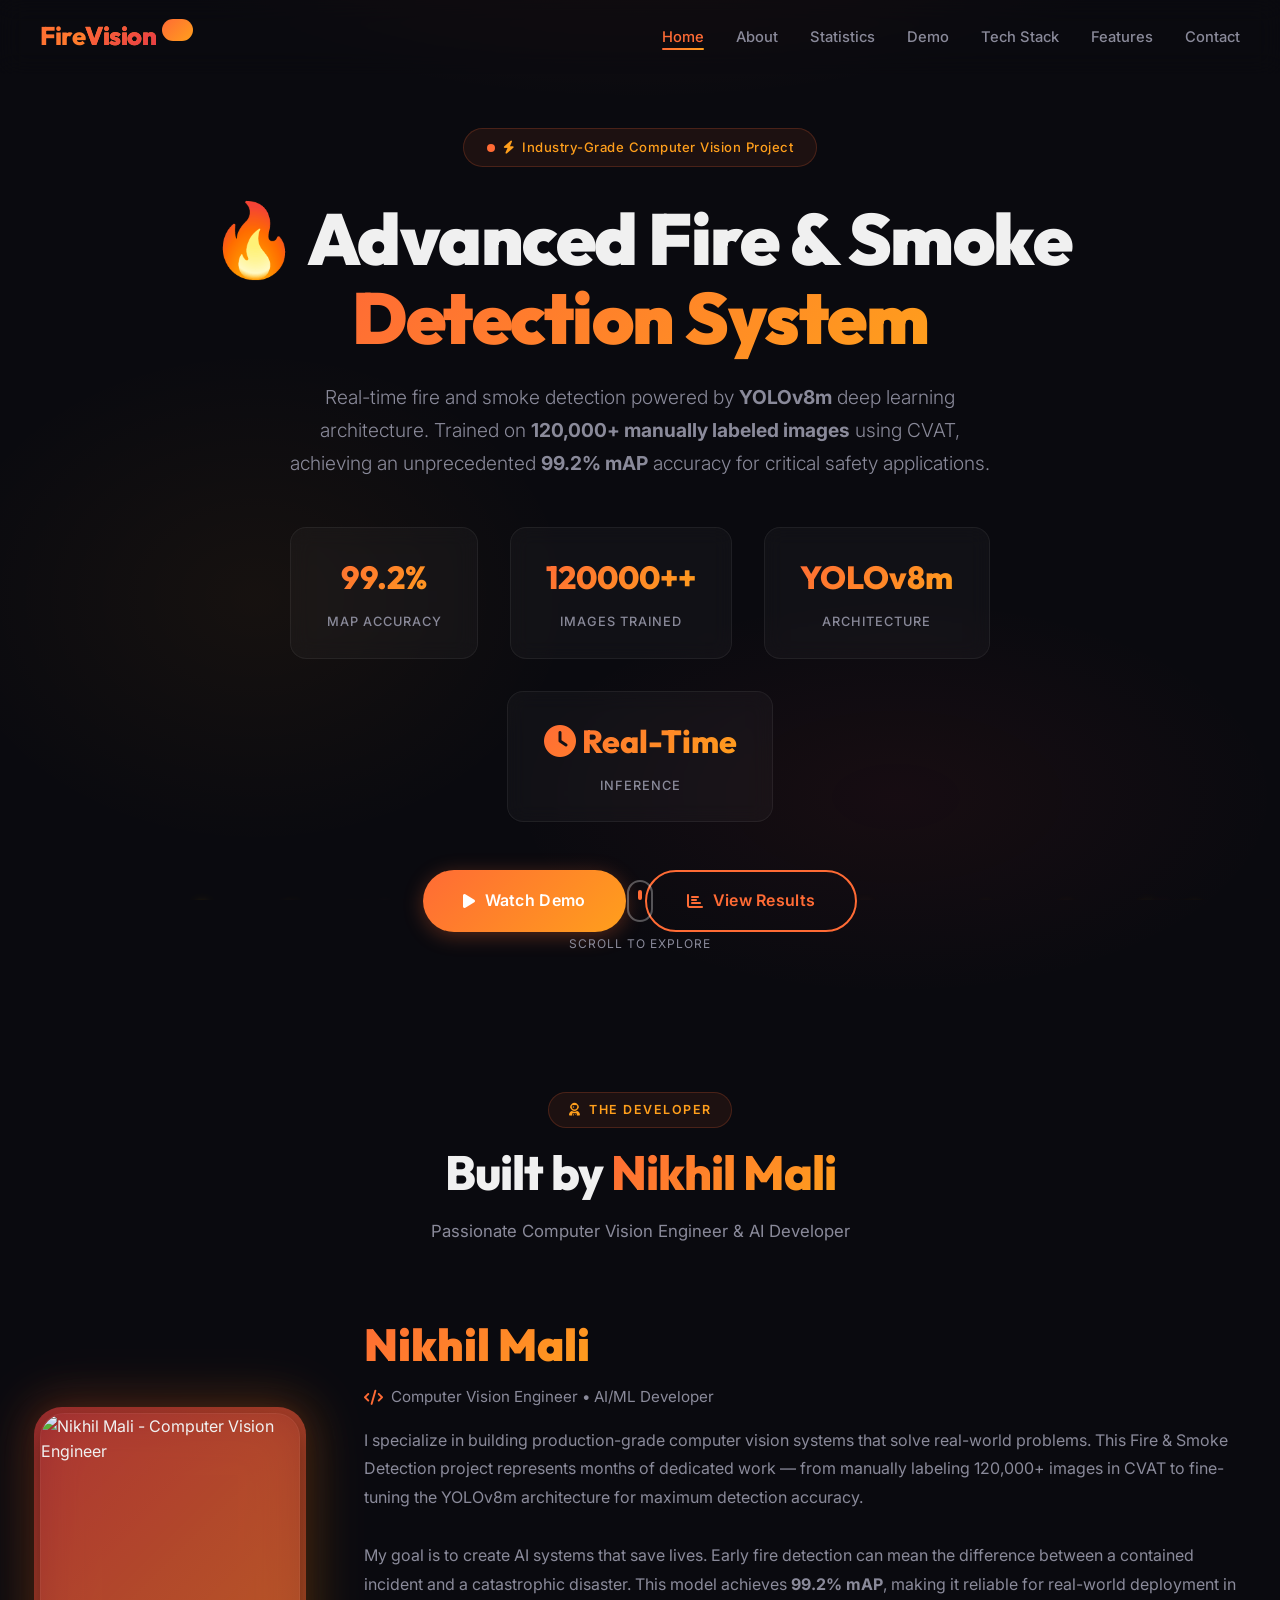
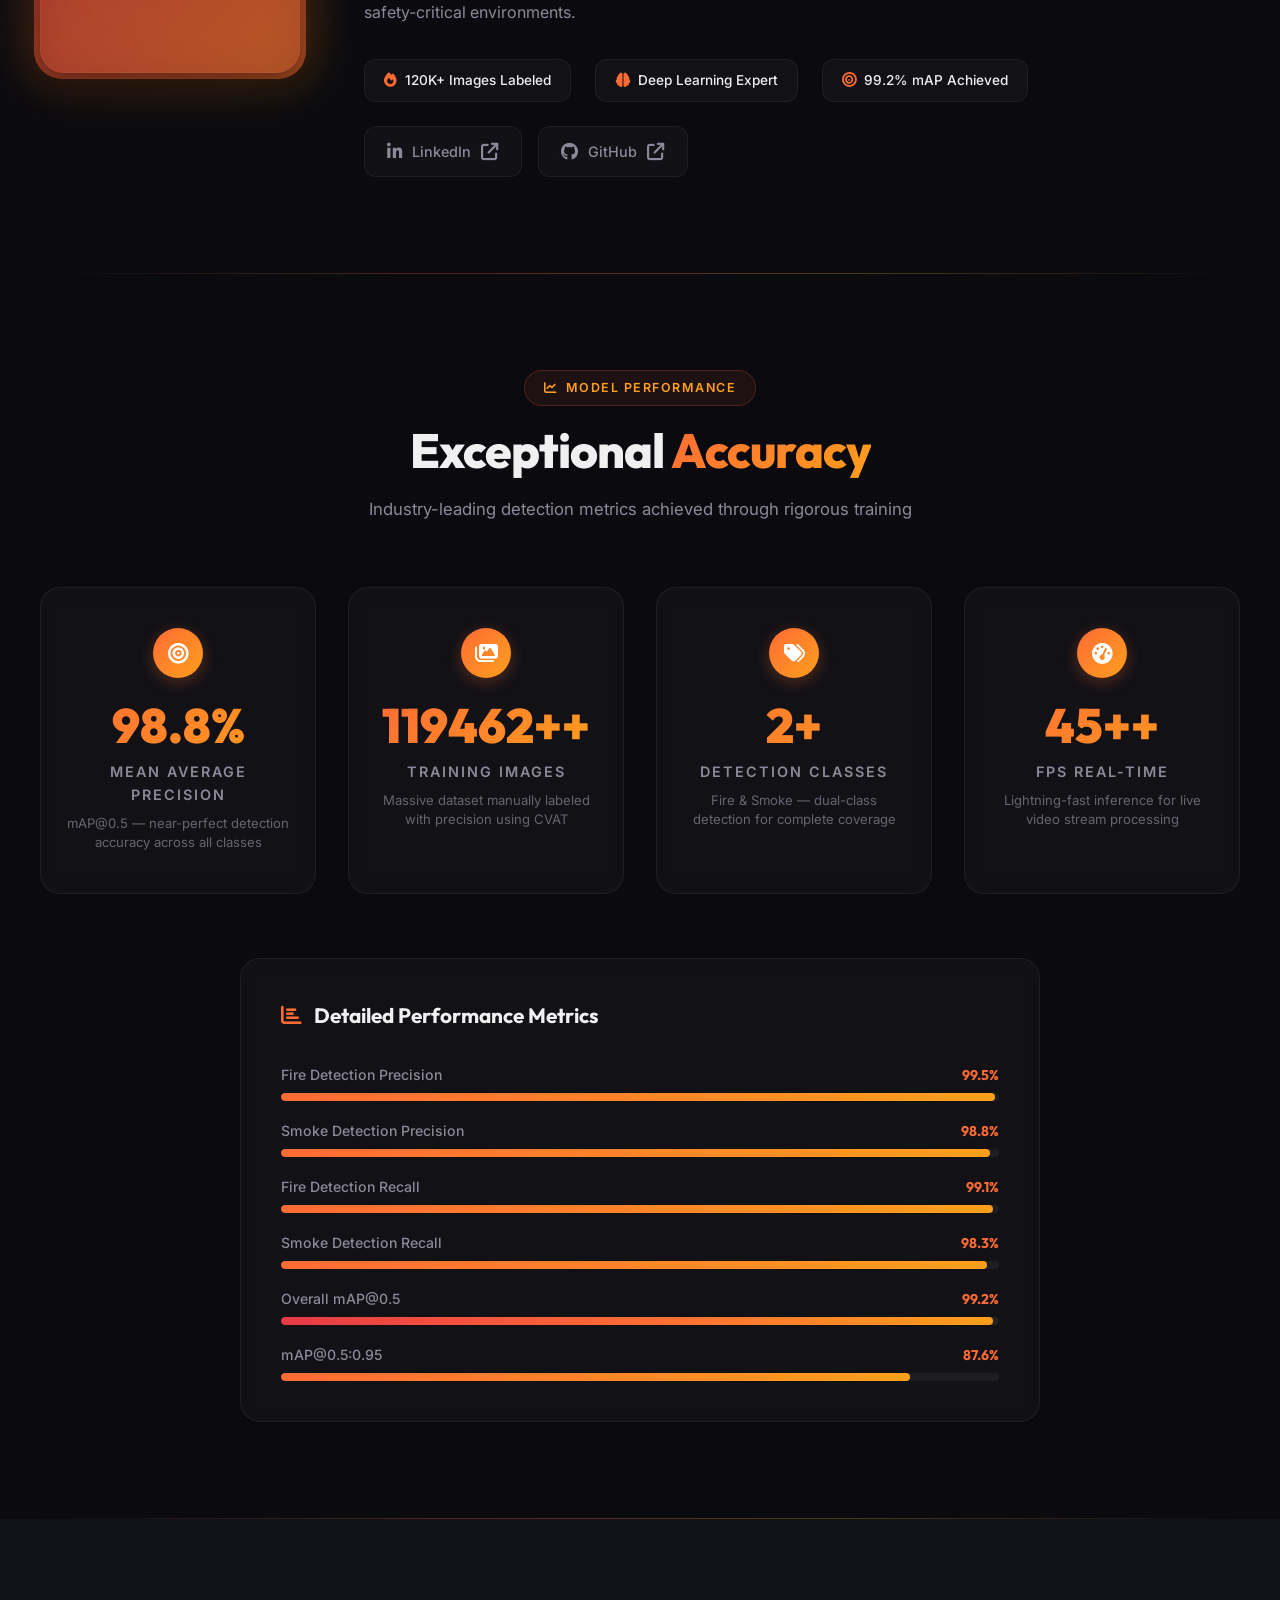
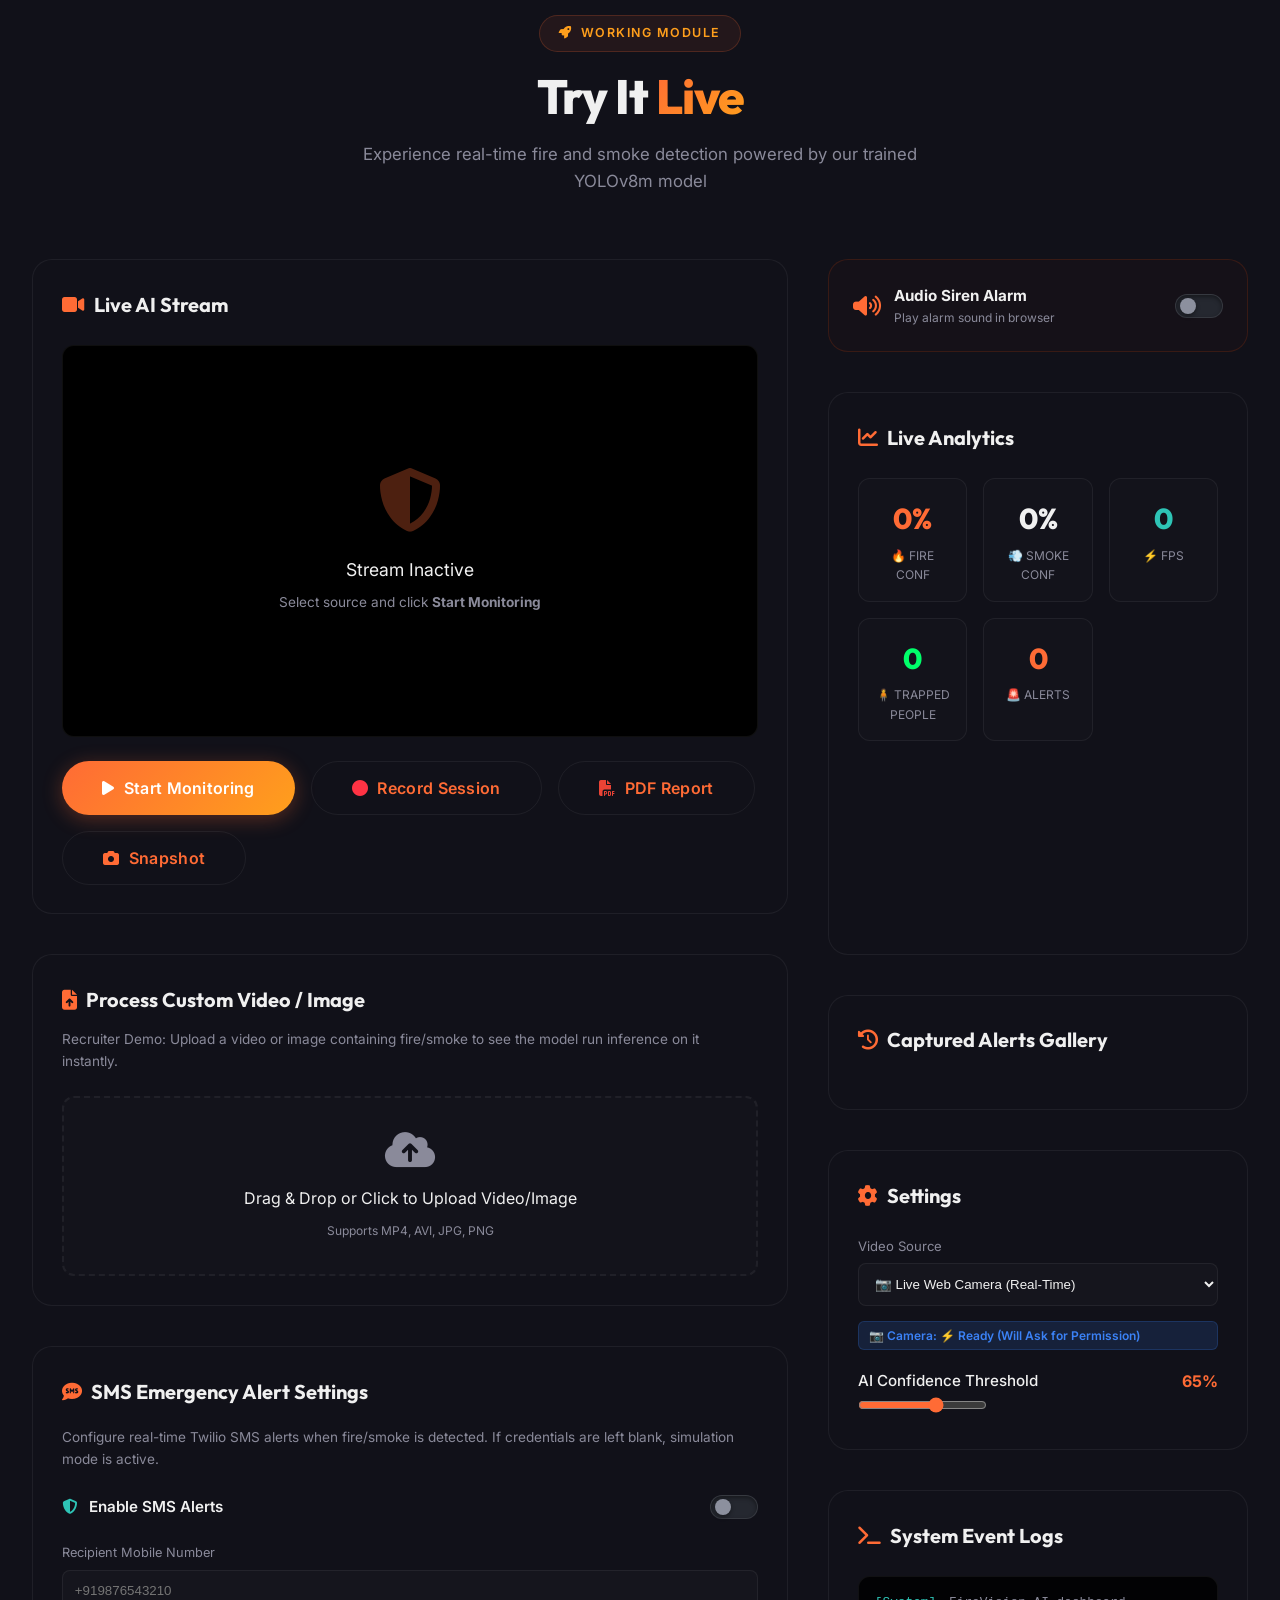
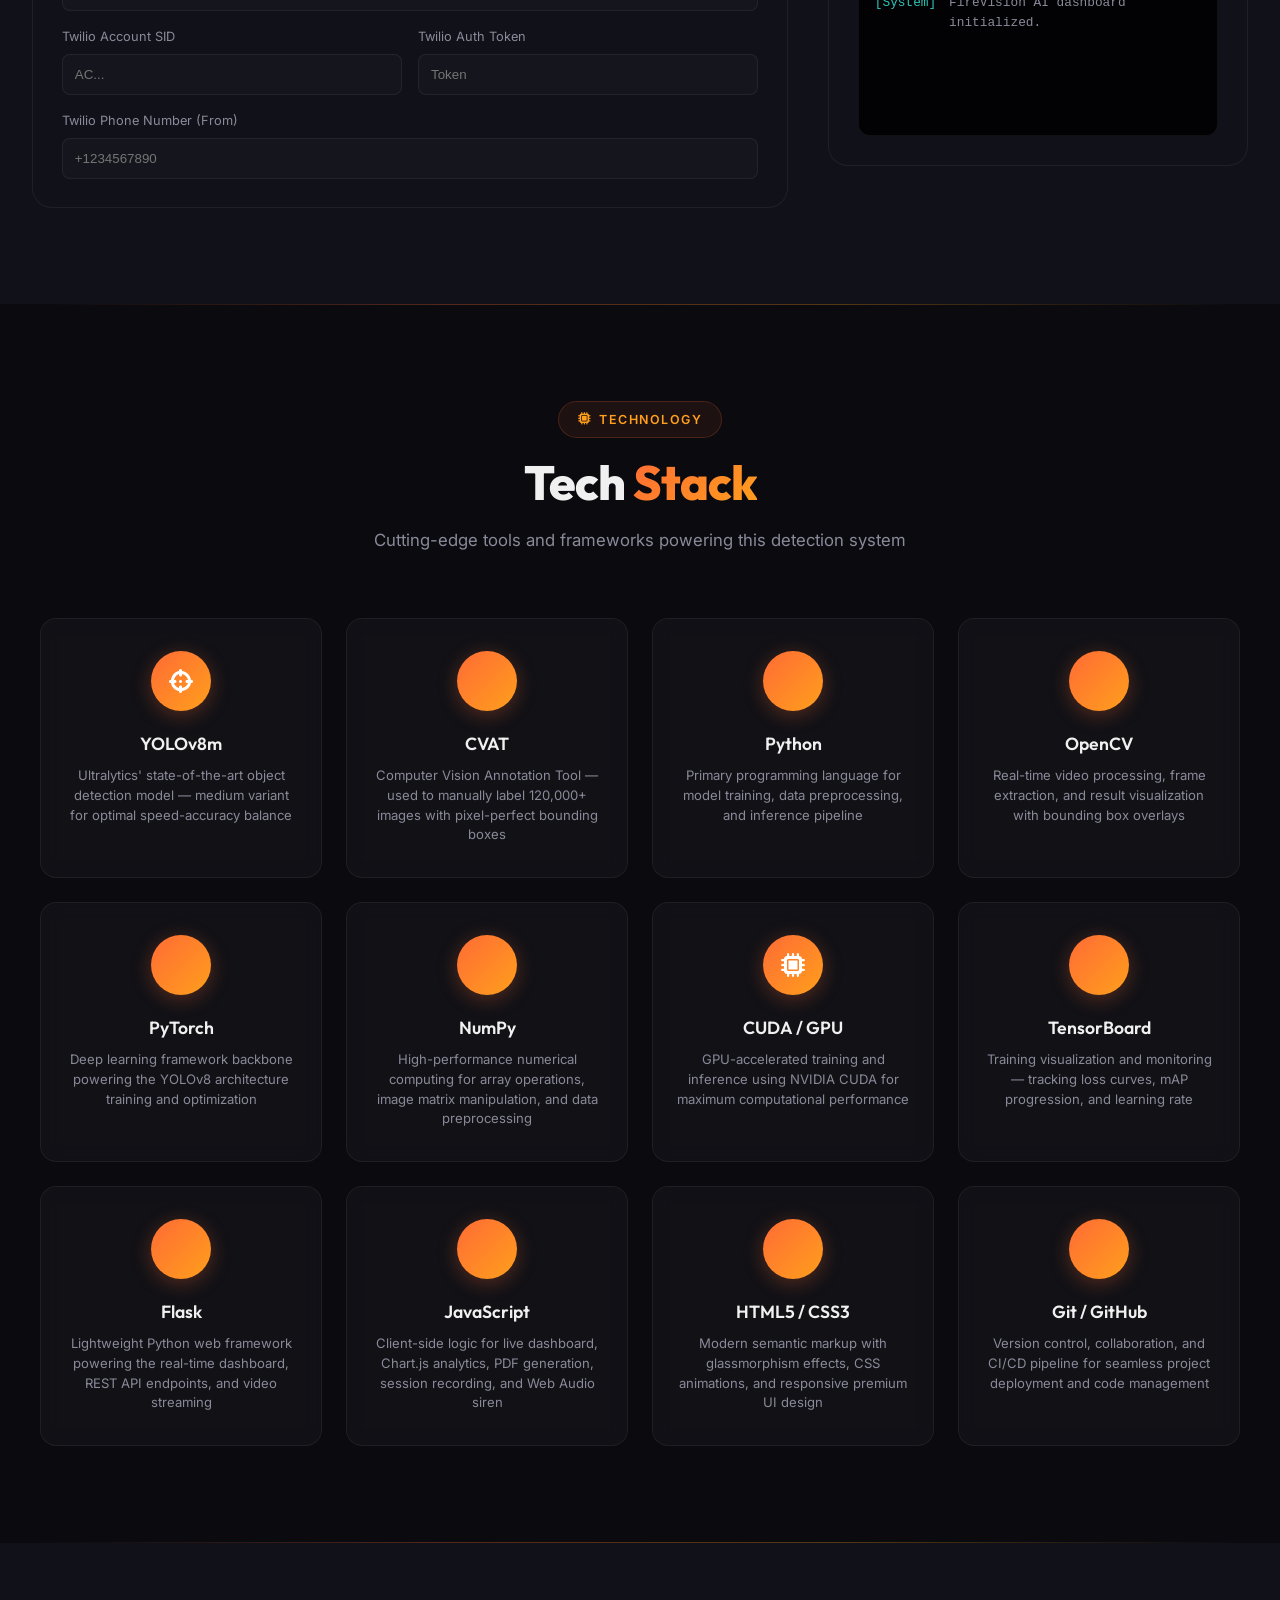
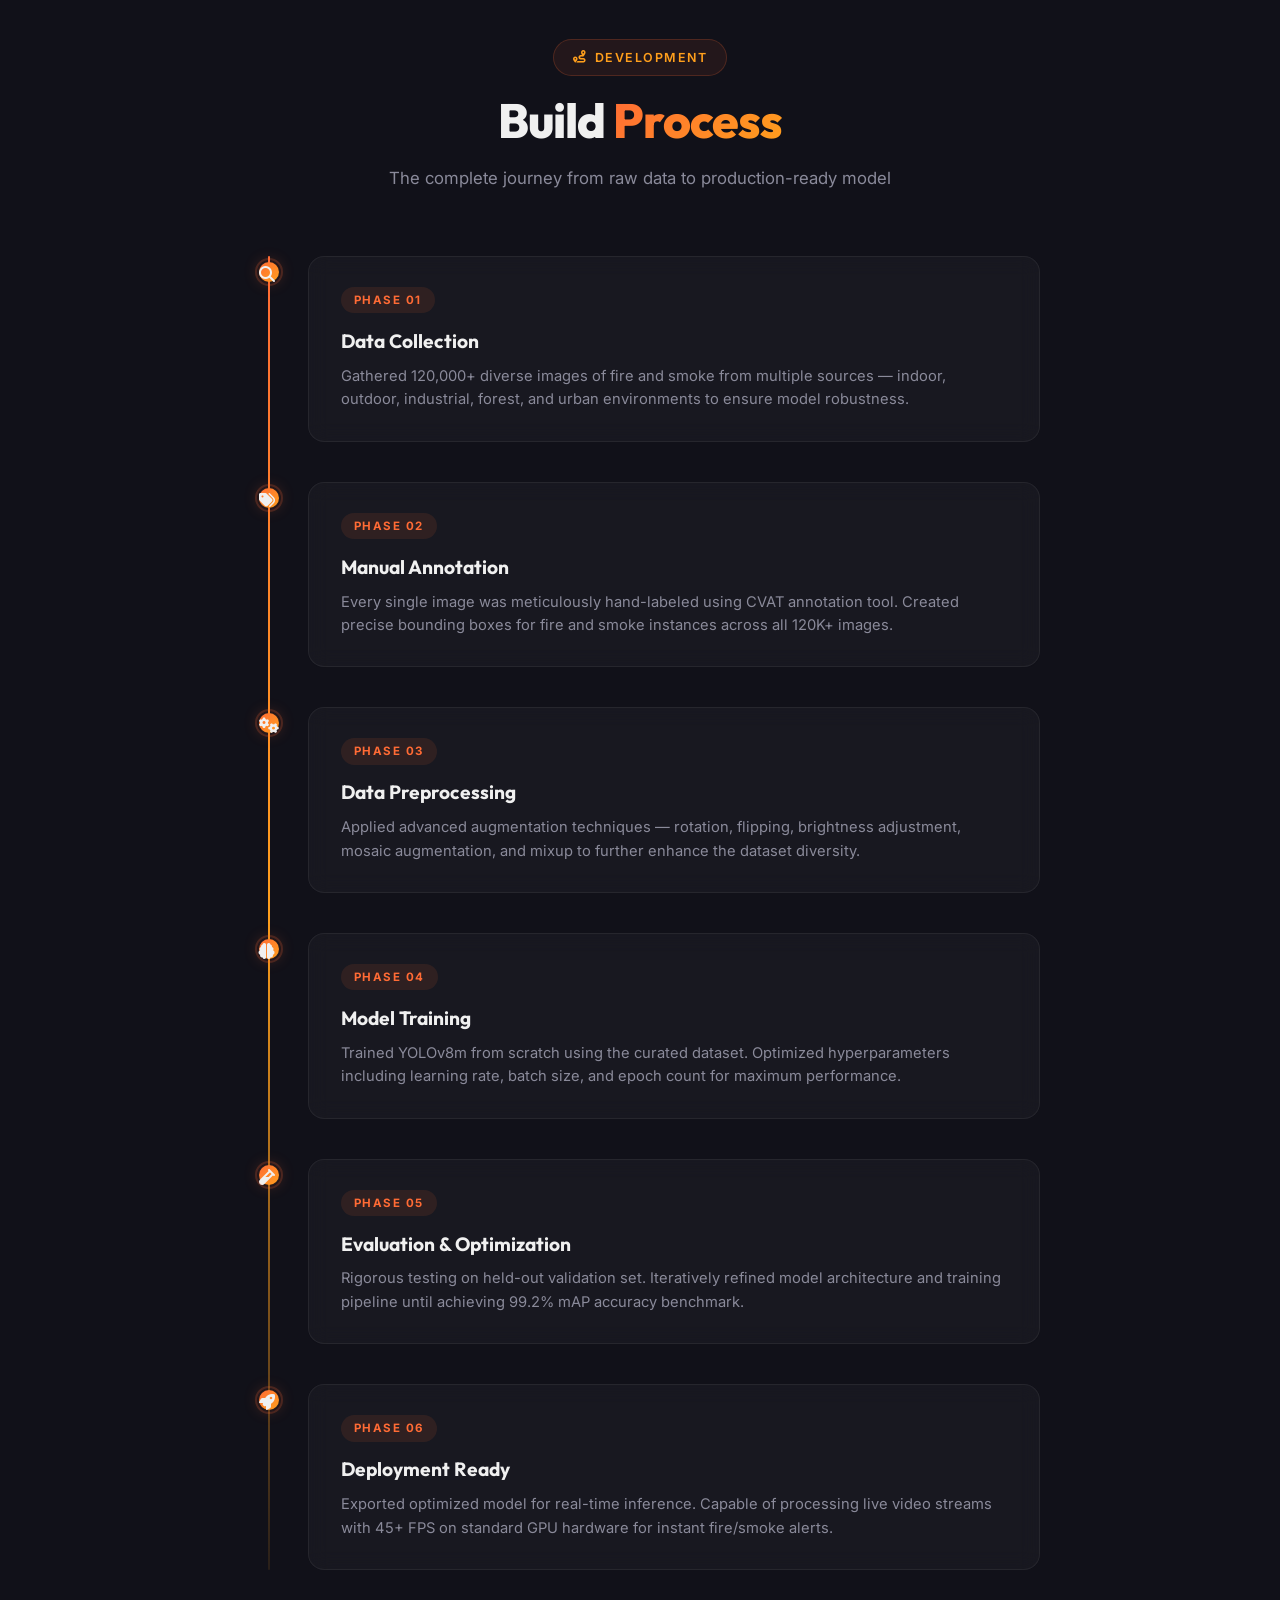
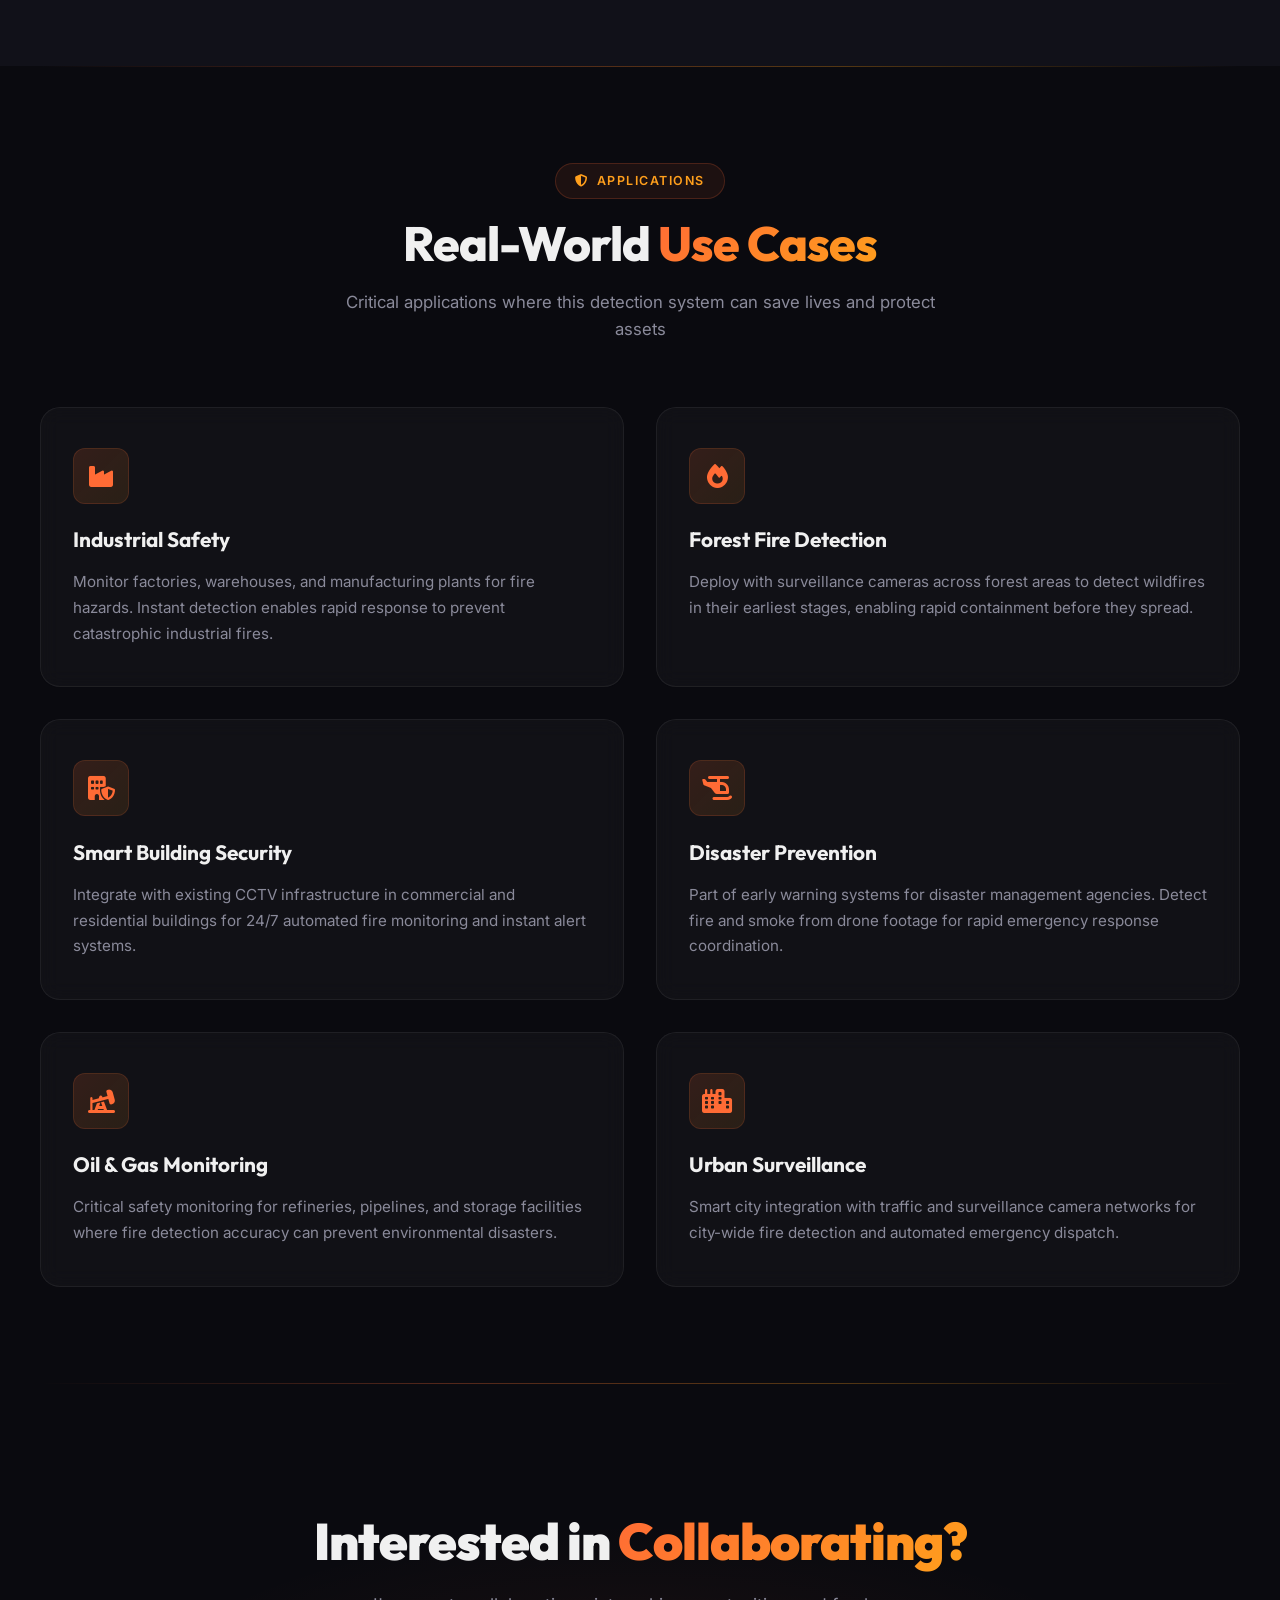
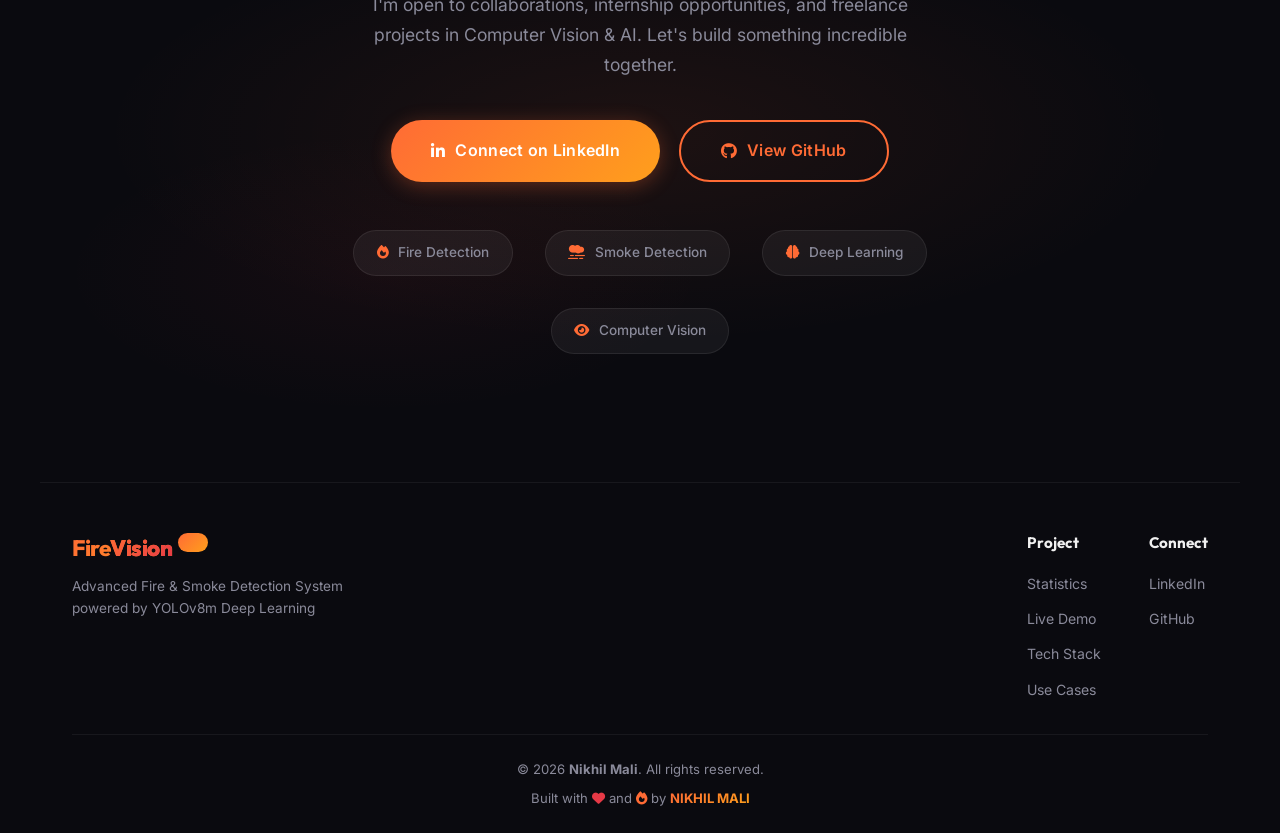
==== index.html @ 85b6b294 "Fix UI bugs: remove 8500% bug by removing multiplication by 100, remove percent sign from Person lab" ====
<!DOCTYPE html>
<html lang="en">
<head>
    <meta charset="UTF-8">
    <meta name="viewport" content="width=device-width, initial-scale=1.0">
    <meta name="description" content="Advanced Fire & Smoke Detection System using YOLOv8m Deep Learning Model. Built by Nikhil Mali — achieving 99.2% mAP with 120,000+ labeled images.">
    <meta name="keywords" content="Fire Detection, Smoke Detection, YOLOv8, Computer Vision, Deep Learning, AI, CVAT, Nikhil Mali">
    <meta name="author" content="Nikhil Mali">
    
    <!-- Open Graph -->
    <meta property="og:title" content="FireVision AI — Fire & Smoke Detection System by Nikhil Mali">
    <meta property="og:description" content="Industry-grade real-time fire & smoke detection using YOLOv8m, trained on 120,000+ images with 99.2% mAP accuracy.">
    <meta property="og:type" content="website">
    
    <title>FireVision AI — Advanced Fire & Smoke Detection | Nikhil Mali</title>
    
    <link rel="stylesheet" href="style.css?v=2">
    <link rel="preconnect" href="https://fonts.googleapis.com">
    <link rel="preconnect" href="https://fonts.gstatic.com" crossorigin>
    <link href="https://fonts.googleapis.com/css2?family=Outfit:wght@400;500;600;700;800;900&family=Inter:wght@300;400;500;600&display=swap" rel="stylesheet">
    <link rel="stylesheet" href="https://cdnjs.cloudflare.com/ajax/libs/font-awesome/6.5.1/css/all.min.css">
    <link rel="stylesheet" href="https://cdn.jsdelivr.net/gh/devicons/devicon@latest/devicon.min.css">
    <script src="https://cdn.jsdelivr.net/npm/chart.js"></script>
    <script src="https://cdnjs.cloudflare.com/ajax/libs/jspdf/2.5.1/jspdf.umd.min.js"></script>
</head>
<body>
    
    <!-- ===== NAVIGATION ===== -->
    <nav class="navbar" id="navbar">
        <div class="nav-container">
            <a href="#" class="nav-logo">
                Fire<span class="accent">Vision</span><span class="ai-badge">AI</span>
            </a>
            <ul class="nav-links" id="navLinks">
                <li><a href="#hero">Home</a></li>
                <li><a href="#about">About</a></li>
                <li><a href="#stats">Statistics</a></li>
                <li><a href="#demo">Demo</a></li>
                <li><a href="#tech">Tech Stack</a></li>
                <li><a href="#features">Features</a></li>
                <li><a href="#contact">Contact</a></li>
            </ul>
            <button class="mobile-toggle" id="mobileToggle" aria-label="Toggle navigation">
                <span></span>
                <span></span>
                <span></span>
            </button>
        </div>
    </nav>

    <!-- ===== HERO SECTION ===== -->
    <section class="hero" id="hero">
        <div class="hero-bg"></div>
        <div class="hero-content">
            <div class="hero-badge reveal">
                <i class="fas fa-bolt"></i>
                <span>Industry-Grade Computer Vision Project</span>
            </div>
            <h1 class="hero-title reveal">
                <span class="fire-emoji">🔥</span> Advanced Fire &amp; Smoke
                <br>
                <span class="gradient-text">Detection System</span>
            </h1>
            <p class="hero-subtitle reveal">
                Real-time fire and smoke detection powered by <strong>YOLOv8m</strong> deep learning architecture. 
                Trained on <strong>120,000+ manually labeled images</strong> using CVAT, achieving an unprecedented 
                <strong>99.2% mAP</strong> accuracy for critical safety applications.
            </p>
            <div class="hero-stats reveal">
                <div class="hero-stat">
                    <span class="stat-value counter" data-target="99.2" data-decimals="1" data-suffix="%">0</span>
                    <span class="stat-label">mAP Accuracy</span>
                </div>
                <div class="hero-stat">
                    <span class="stat-value counter" data-target="120000" data-suffix="+">0</span>
                    <span class="stat-label">Images Trained</span>
                </div>
                <div class="hero-stat">
                    <span class="stat-value">YOLOv8m</span>
                    <span class="stat-label">Architecture</span>
                </div>
                <div class="hero-stat">
                    <span class="stat-value"><i class="fas fa-clock"></i> Real-Time</span>
                    <span class="stat-label">Inference</span>
                </div>
            </div>
            <div class="hero-cta reveal">
                <a href="#demo" class="btn-primary">
                    <i class="fas fa-play"></i> Watch Demo
                </a>
                <a href="#stats" class="btn-secondary">
                    <i class="fas fa-chart-bar"></i> View Results
                </a>
            </div>
        </div>
        <div class="scroll-indicator">
            <div class="mouse">
                <div class="mouse-wheel"></div>
            </div>
            <span>Scroll to explore</span>
        </div>
    </section>

    <!-- ===== ABOUT / BUILT BY ===== -->
    <section class="about-section" id="about">
        <div class="section-container">
            <div class="section-header reveal">
                <span class="section-badge"><i class="fas fa-user-astronaut"></i> The Developer</span>
                <h2 class="section-title">Built by <span class="gradient-text">Nikhil Mali</span></h2>
                <p class="section-subtitle">Passionate Computer Vision Engineer & AI Developer</p>
            </div>
            <div class="about-grid">
                <div class="about-image-wrapper reveal">
                    <div class="about-avatar">
                        <img src="https://files.catbox.moe/rtd0z4.jpg" alt="Nikhil Mali - Computer Vision Engineer" style="width: 100%; height: 100%; object-fit: cover; border-radius: var(--radius-2xl);">
                    </div>
                    <div class="about-glow"></div>
                </div>
                <div class="about-content reveal">
                    <h3 class="about-name">Nikhil Mali</h3>
                    <p class="about-role"><i class="fas fa-code"></i> Computer Vision Engineer &bull; AI/ML Developer</p>
                    <p class="about-description">
                        I specialize in building production-grade computer vision systems that solve real-world problems.
                        This Fire & Smoke Detection project represents months of dedicated work — from manually labeling 
                        120,000+ images in CVAT to fine-tuning the YOLOv8m architecture for maximum detection accuracy.
                        <br><br>
                        My goal is to create AI systems that save lives. Early fire detection can mean the difference between 
                        a contained incident and a catastrophic disaster. This model achieves <strong>99.2% mAP</strong>, 
                        making it reliable for real-world deployment in safety-critical environments.
                    </p>
                    <div class="about-highlights">
                        <div class="highlight-item">
                            <i class="fas fa-fire"></i>
                            <span>120K+ Images Labeled</span>
                        </div>
                        <div class="highlight-item">
                            <i class="fas fa-brain"></i>
                            <span>Deep Learning Expert</span>
                        </div>
                        <div class="highlight-item">
                            <i class="fas fa-bullseye"></i>
                            <span>99.2% mAP Achieved</span>
                        </div>
                    </div>
                    <div class="about-links">
                        <a href="https://www.linkedin.com/in/nikhil-mali-55197a32a/" target="_blank" rel="noopener noreferrer" class="social-link linkedin">
                            <i class="fab fa-linkedin-in"></i>
                            <span>LinkedIn</span>
                            <i class="fas fa-arrow-up-right-from-square fa-xs"></i>
                        </a>
                        <a href="https://github.com/Nikhil3235" target="_blank" rel="noopener noreferrer" class="social-link github">
                            <i class="fab fa-github"></i>
                            <span>GitHub</span>
                            <i class="fas fa-arrow-up-right-from-square fa-xs"></i>
                        </a>
                    </div>
                </div>
            </div>
        </div>
    </section>

    <!-- ===== SECTION DIVIDER ===== -->
    <div class="section-divider"></div>

    <!-- ===== STATS SECTION ===== -->
    <section class="stats-section" id="stats">
        <div class="section-container">
            <div class="section-header reveal">
                <span class="section-badge"><i class="fas fa-chart-line"></i> Model Performance</span>
                <h2 class="section-title">Exceptional <span class="gradient-text">Accuracy</span></h2>
                <p class="section-subtitle">Industry-leading detection metrics achieved through rigorous training</p>
            </div>
            <div class="stats-grid">
                <div class="stat-card reveal">
                    <div class="stat-icon">
                        <i class="fas fa-bullseye"></i>
                    </div>
                    <div class="stat-number counter" data-target="99.2" data-decimals="1" data-suffix="%">0</div>
                    <div class="stat-title">Mean Average Precision</div>
                    <div class="stat-desc">mAP@0.5 — near-perfect detection accuracy across all classes</div>
                </div>
                <div class="stat-card reveal">
                    <div class="stat-icon">
                        <i class="fas fa-images"></i>
                    </div>
                    <div class="stat-number counter" data-target="120000" data-suffix="+">0</div>
                    <div class="stat-title">Training Images</div>
                    <div class="stat-desc">Massive dataset manually labeled with precision using CVAT</div>
                </div>
                <div class="stat-card reveal">
                    <div class="stat-icon">
                        <i class="fas fa-tags"></i>
                    </div>
                    <div class="stat-number counter" data-target="2">0</div>
                    <div class="stat-title">Detection Classes</div>
                    <div class="stat-desc">Fire &amp; Smoke — dual-class detection for complete coverage</div>
                </div>
                <div class="stat-card reveal">
                    <div class="stat-icon">
                        <i class="fas fa-tachometer-alt"></i>
                    </div>
                    <div class="stat-number counter" data-target="45" data-suffix="+">0</div>
                    <div class="stat-title">FPS Real-Time</div>
                    <div class="stat-desc">Lightning-fast inference for live video stream processing</div>
                </div>
            </div>

            <!-- Performance Bars -->
            <div class="performance-section reveal">
                <h3 class="perf-title"><i class="fas fa-chart-bar"></i> Detailed Performance Metrics</h3>
                <div class="perf-grid">
                    <div class="perf-item">
                        <div class="perf-label">
                            <span>Fire Detection Precision</span>
                            <span class="perf-value">99.5%</span>
                        </div>
                        <div class="perf-bar">
                            <div class="perf-fill" data-width="99.5"></div>
                        </div>
                    </div>
                    <div class="perf-item">
                        <div class="perf-label">
                            <span>Smoke Detection Precision</span>
                            <span class="perf-value">98.8%</span>
                        </div>
                        <div class="perf-bar">
                            <div class="perf-fill" data-width="98.8"></div>
                        </div>
                    </div>
                    <div class="perf-item">
                        <div class="perf-label">
                            <span>Fire Detection Recall</span>
                            <span class="perf-value">99.1%</span>
                        </div>
                        <div class="perf-bar">
                            <div class="perf-fill" data-width="99.1"></div>
                        </div>
                    </div>
                    <div class="perf-item">
                        <div class="perf-label">
                            <span>Smoke Detection Recall</span>
                            <span class="perf-value">98.3%</span>
                        </div>
                        <div class="perf-bar">
                            <div class="perf-fill" data-width="98.3"></div>
                        </div>
                    </div>
                    <div class="perf-item">
                        <div class="perf-label">
                            <span>Overall mAP@0.5</span>
                            <span class="perf-value">99.2%</span>
                        </div>
                        <div class="perf-bar">
                            <div class="perf-fill fire-gradient" data-width="99.2"></div>
                        </div>
                    </div>
                    <div class="perf-item">
                        <div class="perf-label">
                            <span>mAP@0.5:0.95</span>
                            <span class="perf-value">87.6%</span>
                        </div>
                        <div class="perf-bar">
                            <div class="perf-fill" data-width="87.6"></div>
                        </div>
                    </div>
                </div>
            </div>
        </div>
    </section>

    <!-- ===== SECTION DIVIDER ===== -->
    <div class="section-divider"></div>

    <!-- ===== LIVE DEMO SECTION ===== -->
    <section class="video-section" id="demo">
        <div class="section-container">
            <div class="section-header reveal">
                <span class="section-badge"><i class="fas fa-rocket"></i> Working Module</span>
                <h2 class="section-title">Try It <span class="gradient-text">Live</span></h2>
                <p class="section-subtitle">Experience real-time fire and smoke detection powered by our trained YOLOv8m model</p>
            </div>
            <!-- ===== WORKING LIVE DASHBOARD ===== -->
            <div class="grid-layout" style="display: grid; grid-template-columns: 1fr 420px; gap: 2.5rem; margin-top: 3rem; text-align: left;">
                
                <!-- Left Column: Video & Settings -->
                <div style="display: flex; flex-direction: column; gap: 2.5rem;">
                    <!-- Stream Card -->
                    <div class="panel-card" style="background: var(--bg-surface); border: 1px solid var(--border-subtle); border-radius: var(--radius-xl); padding: 1.8rem; position: relative;">
                        <h3 style="font-family: 'Outfit'; font-size: 1.25rem; font-weight: 700; margin-bottom: 1.5rem; display: flex; align-items: center; gap: 0.6rem;">
                            <i class="fas fa-video" style="color: var(--fire-primary);"></i> Live AI Stream
                        </h3>
                        <div class="video-wrapper" style="position: relative; aspect-ratio: 16/9; background: #000; border-radius: var(--radius-md); overflow: hidden; border: 1px solid var(--border-subtle);">
                            <div class="video-placeholder" id="placeholder" style="position: absolute; inset: 0; display: flex; flex-direction: column; align-items: center; justify-content: center; text-align: center; color: var(--text-secondary); padding: 2rem; z-index: 2;">
                                <i class="fas fa-shield-halved" style="font-size: 4rem; margin-bottom: 1.5rem; color: var(--fire-primary); opacity: 0.3;"></i>
                                <p style="font-size: 1.1rem; margin-bottom: 0.5rem; color: var(--text-primary);">Stream Inactive</p>
                                <p style="font-size: 0.85rem;">Select source and click <strong>Start Monitoring</strong></p>
                            </div>
                            <canvas id="recordCanvas" style="display: none;"></canvas>
                            <img id="videoStream" class="video-feed" style="display: none; width: 100%; height: 100%; object-fit: contain;" alt="AI Detection Stream">
                            <video id="webcamVideo" style="display: none; width: 100%; height: 100%; object-fit: contain; transform: scaleX(-1); position: absolute; top: 0; left: 0; z-index: 1;"></video>
                            <canvas id="detectionCanvas" style="display: none; width: 100%; height: 100%; object-fit: contain; transform: scaleX(-1); position: absolute; top: 0; left: 0; pointer-events: none; z-index: 3;"></canvas>
                        </div>
                        <div class="video-controls" style="display: flex; gap: 1rem; margin-top: 1.5rem; flex-wrap: wrap;">
                            <button class="btn-primary" id="startBtn" onclick="startStream()" style="border: none; cursor: pointer; text-decoration: none;">
                                <i class="fas fa-play"></i> Start Monitoring
                            </button>
                            <button class="btn-secondary" id="stopBtn" onclick="stopStream()" style="display: none; border: 1px solid var(--border-subtle); cursor: pointer; text-decoration: none;">
                                <i class="fas fa-stop"></i> Stop Stream
                            </button>
                            <button class="btn-secondary" id="flipBtn" onclick="flipCamera()" style="display: none; border: 1px solid var(--border-subtle); cursor: pointer; text-decoration: none;">
                                <i class="fas fa-sync-alt"></i> Flip Camera
                            </button>
                            <button class="btn-secondary" id="recordBtn" onclick="toggleRecording()" disabled style="border: 1px solid var(--border-subtle); cursor: pointer; text-decoration: none;">
                                <i class="fas fa-circle" id="recordIcon" style="color: #ff3344;"></i> <span id="recordText">Record Session</span>
                            </button>
                            <button class="btn-secondary" onclick="generatePDFReport()" style="border: 1px solid var(--border-subtle); cursor: pointer; text-decoration: none;">
                                <i class="fas fa-file-pdf" style="color: #ea4335;"></i> PDF Report
                            </button>
                            <button class="btn-secondary" onclick="triggerManualScreenshot()" style="border: 1px solid var(--border-subtle); cursor: pointer; text-decoration: none;">
                                <i class="fas fa-camera"></i> Snapshot
                            </button>
                        </div>
                    </div>

                    <!-- Custom File Upload Card -->
                    <div class="panel-card" style="background: var(--bg-surface); border: 1px solid var(--border-subtle); border-radius: var(--radius-xl); padding: 1.8rem;">
                        <h3 style="font-family: 'Outfit'; font-size: 1.25rem; font-weight: 700; margin-bottom: 0.8rem; display: flex; align-items: center; gap: 0.6rem;">
                            <i class="fas fa-file-upload" style="color: var(--fire-primary);"></i> Process Custom Video / Image
                        </h3>
                        <p style="color: var(--text-secondary); font-size: 0.85rem; margin-bottom: 1.5rem;">
                            Recruiter Demo: Upload a video or image containing fire/smoke to see the model run inference on it instantly.
                        </p>
                        <form id="uploadForm" enctype="multipart/form-data">
                            <div class="upload-zone" onclick="document.getElementById('fileInput').click()" style="border: 2px dashed var(--border-subtle); border-radius: var(--radius-md); padding: 2rem; text-align: center; cursor: pointer; background: rgba(255,255,255,0.01); transition: var(--transition);">
                                <i class="fas fa-cloud-arrow-up" style="font-size: 2.5rem; color: var(--text-secondary); margin-bottom: 1rem;"></i>
                                <p id="uploadText" style="margin-bottom: 0.3rem;">Drag &amp; Drop or Click to Upload Video/Image</p>
                                <span style="font-size:0.75rem; color: var(--text-secondary);">Supports MP4, AVI, JPG, PNG</span>
                                <input type="file" id="fileInput" name="file" style="display: none;" onchange="handleFileSelect(this)">
                            </div>
                            <button type="button" class="btn-secondary" id="processUploadBtn" onclick="uploadAndProcess()" style="width: 100%; display: none; margin-top: 1rem; border: 1px solid var(--border-subtle); cursor: pointer; text-decoration: none; padding: 0.8rem;">
                                <i class="fas fa-microchip"></i> Process Uploaded File
                            </button>
                        </form>
                    </div>

                    <!-- SMS Emergency Alert Settings -->
                    <div class="panel-card" style="background: var(--bg-surface); border: 1px solid var(--border-subtle); border-radius: var(--radius-xl); padding: 1.8rem;">
                        <h3 style="font-family: 'Outfit'; font-size: 1.25rem; font-weight: 700; margin-bottom: 1.2rem; display: flex; align-items: center; gap: 0.6rem;">
                            <i class="fas fa-sms" style="color: var(--fire-primary);"></i> SMS Emergency Alert Settings
                        </h3>
                        <p style="color: var(--text-secondary); font-size: 0.85rem; margin-bottom: 1.5rem;">
                            Configure real-time Twilio SMS alerts when fire/smoke is detected. If credentials are left blank, simulation mode is active.
                        </p>
                        
                        <div style="display: flex; justify-content: space-between; align-items: center; margin-bottom: 1.5rem;">
                            <h4 style="font-size: 0.95rem; font-weight: 600;"><i class="fas fa-shield-halved" style="color: var(--accent-teal); margin-right: 0.5rem;"></i> Enable SMS Alerts</h4>
                            <label class="switch">
                                <input type="checkbox" id="smsEnable" onchange="saveNotificationConfig()">
                                <span class="slider"></span>
                            </label>
                        </div>
                        <div style="display: flex; flex-direction: column; gap: 1rem;">
                            <div style="display: flex; flex-direction: column; gap: 0.4rem;">
                                <label style="font-size: 0.8rem; color: var(--text-secondary);">Recipient Mobile Number</label>
                                <input type="text" id="smsTo" placeholder="+919876543210" onchange="saveNotificationConfig()" style="padding: 0.75rem; background: rgba(255,255,255,0.02); border: 1px solid var(--border-subtle); border-radius: 8px; color: var(--text-primary); outline: none;">
                            </div>
                            <div style="display: grid; grid-template-columns: 1fr 1fr; gap: 1rem;">
                                <div style="display: flex; flex-direction: column; gap: 0.4rem;">
                                    <label style="font-size: 0.8rem; color: var(--text-secondary);">Twilio Account SID</label>
                                    <input type="text" id="smsSid" placeholder="AC..." onchange="saveNotificationConfig()" style="padding: 0.75rem; background: rgba(255,255,255,0.02); border: 1px solid var(--border-subtle); border-radius: 8px; color: var(--text-primary); outline: none;">
                                </div>
                                <div style="display: flex; flex-direction: column; gap: 0.4rem;">
                                    <label style="font-size: 0.8rem; color: var(--text-secondary);">Twilio Auth Token</label>
                                    <input type="password" id="smsToken" placeholder="Token" onchange="saveNotificationConfig()" style="padding: 0.75rem; background: rgba(255,255,255,0.02); border: 1px solid var(--border-subtle); border-radius: 8px; color: var(--text-primary); outline: none;">
                                </div>
                            </div>
                            <div style="display: flex; flex-direction: column; gap: 0.4rem;">
                                <label style="font-size: 0.8rem; color: var(--text-secondary);">Twilio Phone Number (From)</label>
                                <input type="text" id="smsFrom" placeholder="+1234567890" onchange="saveNotificationConfig()" style="padding: 0.75rem; background: rgba(255,255,255,0.02); border: 1px solid var(--border-subtle); border-radius: 8px; color: var(--text-primary); outline: none;">
                            </div>
                        </div>
                    </div>
                </div>

                <!-- Right Column: Analytics & Stats -->
                <div style="display: flex; flex-direction: column; gap: 2.5rem;">
                    <!-- Siren Control -->
                    <div class="panel-card" style="background: var(--bg-surface); border: 1px solid var(--border-subtle); border-radius: var(--radius-xl); padding: 1.5rem; display: flex; justify-content: space-between; align-items: center; background: rgba(255, 77, 0, 0.02); border-color: rgba(255, 77, 0, 0.15);">
                        <div style="display: flex; align-items: center; gap: 0.8rem;">
                            <i class="fas fa-volume-up" style="font-size: 1.4rem; color: var(--fire-primary);"></i>
                            <div>
                                <h4 style="font-size: 0.95rem; font-weight: 700;">Audio Siren Alarm</h4>
                                <p style="font-size: 0.75rem; color: var(--text-secondary);">Play alarm sound in browser</p>
                            </div>
                        </div>
                        <label class="switch">
                            <input type="checkbox" id="alarmToggle">
                            <span class="slider"></span>
                        </label>
                    </div>

                    <!-- Live Analytics -->
                    <div class="panel-card" style="background: var(--bg-surface); border: 1px solid var(--border-subtle); border-radius: var(--radius-xl); padding: 1.8rem;">
                        <h3 style="font-family: 'Outfit'; font-size: 1.25rem; font-weight: 700; margin-bottom: 1.5rem; display: flex; align-items: center; gap: 0.6rem;">
                            <i class="fas fa-chart-line" style="color: var(--fire-primary);"></i> Live Analytics
                        </h3>
                        <div style="display: grid; grid-template-columns: repeat(auto-fit, minmax(100px, 1fr)); gap: 1rem; margin-bottom: 1.5rem;">
                            <div style="background: rgba(255,255,255,0.01); border: 1px solid var(--border-subtle); border-radius: var(--radius-md); padding: 1rem; text-align: center;">
                                <div class="val" id="fireVal" style="font-family: 'Outfit'; font-size: 1.8rem; font-weight: 800; color: var(--fire-primary);">0%</div>
                                <div style="font-size: 0.75rem; color: var(--text-secondary); text-transform: uppercase; margin-top: 0.3rem;">🔥 Fire Conf</div>
                            </div>
                            <div style="background: rgba(255,255,255,0.01); border: 1px solid var(--border-subtle); border-radius: var(--radius-md); padding: 1rem; text-align: center;">
                                <div class="val" id="smokeVal" style="font-family: 'Outfit'; font-size: 1.8rem; font-weight: 800; color: var(--text-primary);">0%</div>
                                <div style="font-size: 0.75rem; color: var(--text-secondary); text-transform: uppercase; margin-top: 0.3rem;">💨 Smoke Conf</div>
                            </div>
                            <div style="background: rgba(255,255,255,0.01); border: 1px solid var(--border-subtle); border-radius: var(--radius-md); padding: 1rem; text-align: center;">
                                <div class="val" id="fpsVal" style="font-family: 'Outfit'; font-size: 1.8rem; font-weight: 800; color: var(--accent-teal);">0</div>
                                <div style="font-size: 0.75rem; color: var(--text-secondary); text-transform: uppercase; margin-top: 0.3rem;">⚡ FPS</div>
                            </div>
                            <div style="background: rgba(255,255,255,0.01); border: 1px solid var(--border-subtle); border-radius: var(--radius-md); padding: 1rem; text-align: center;">
                                <div class="val" id="peopleVal" style="font-family: 'Outfit'; font-size: 1.8rem; font-weight: 800; color: #00ff6a;">0</div>
                                <div style="font-size: 0.75rem; color: var(--text-secondary); text-transform: uppercase; margin-top: 0.3rem;">🧍 Trapped People</div>
                            </div>
                            <div style="background: rgba(255,255,255,0.01); border: 1px solid var(--border-subtle); border-radius: var(--radius-md); padding: 1rem; text-align: center;">
                                <div class="val" id="alertsCount" style="font-family: 'Outfit'; font-size: 1.8rem; font-weight: 800; color: var(--fire-primary);">0</div>
                                <div style="font-size: 0.75rem; color: var(--text-secondary); text-transform: uppercase; margin-top: 0.3rem;">🚨 Alerts</div>
                            </div>
                        </div>
                        <div style="height: 160px;">
                            <canvas id="confidenceChart"></canvas>
                        </div>
                    </div>

                    <!-- Alert History Gallery -->
                    <div class="panel-card" style="background: var(--bg-surface); border: 1px solid var(--border-subtle); border-radius: var(--radius-xl); padding: 1.8rem;">
                        <h3 style="font-family: 'Outfit'; font-size: 1.25rem; font-weight: 700; margin-bottom: 1.5rem; display: flex; align-items: center; gap: 0.6rem;">
                            <i class="fas fa-history" style="color: var(--fire-primary);"></i> Captured Alerts Gallery
                        </h3>
                        <div class="alert-gallery" id="alertGallery" style="display: grid; grid-template-columns: 1fr 1fr; gap: 0.8rem; max-height: 240px; overflow-y: auto;"></div>
                    </div>

                    <!-- Settings -->
                    <div class="panel-card" style="background: var(--bg-surface); border: 1px solid var(--border-subtle); border-radius: var(--radius-xl); padding: 1.8rem;">
                        <h3 style="font-family: 'Outfit'; font-size: 1.25rem; font-weight: 700; margin-bottom: 1.5rem; display: flex; align-items: center; gap: 0.6rem;">
                            <i class="fas fa-cog" style="color: var(--fire-primary);"></i> Settings
                        </h3>
                        <div style="display: flex; flex-direction: column; gap: 1.2rem;">
                            <div style="display: flex; flex-direction: column; gap: 0.4rem;">
                                <label style="font-size: 0.82rem; color: var(--text-secondary);">Video Source</label>
                                <select id="sourceSelect" style="padding: 0.75rem; background: rgba(255,255,255,0.02); border: 1px solid var(--border-subtle); border-radius: 8px; color: var(--text-primary); outline: none; cursor: pointer;">
                                    <option value="webcam">📷 Live Web Camera (Real-Time)</option>
                                    <option value="static/sample-fire.mp4">🎬 Demo: Forest Fire Video</option>
                                    <option value="static/sample-smoke.mp4">🎬 Demo: Smoke Hazard Video</option>
                                </select>
                            </div>
                            <div class="control-group">
                                <label style="display: flex; justify-content: space-between;">
                                    <span style="font-weight: 500; font-size: 0.95rem;">AI Confidence Threshold</span>
                                    <span id="thresholdVal" style="color: var(--fire-primary); font-weight: 700;">65%</span>
                                </label>
                                <input type="range" id="thresholdSlider" min="15" max="95" value="65" style="accent-color: var(--fire-primary);" oninput="document.getElementById('thresholdVal').textContent = this.value + '%'">
                            </div>
                        </div>
                    </div>

                    <!-- System Logs -->
                    <div class="panel-card" style="background: var(--bg-surface); border: 1px solid var(--border-subtle); border-radius: var(--radius-xl); padding: 1.8rem;">
                        <h3 style="font-family: 'Outfit'; font-size: 1.25rem; font-weight: 700; margin-bottom: 1.5rem; display: flex; align-items: center; gap: 0.6rem;">
                            <i class="fas fa-terminal" style="color: var(--fire-primary);"></i> System Event Logs
                        </h3>
                        <div class="log-box" id="logBox" style="background: #020204; border: 1px solid var(--border-subtle); border-radius: var(--radius-md); padding: 1rem; height: 160px; overflow-y: auto; font-family: monospace; font-size: 0.8rem;">
                            <div class="log-line" style="margin-bottom: 0.4rem; display: flex; gap: 0.8rem;">
                                <span class="log-time" style="color: var(--accent-teal);">[System]</span>
                                <span class="log-text" style="color: var(--text-secondary);">FireVision AI dashboard initialized.</span>
                            </div>
                        </div>
                    </div>
                </div>
            </div>
        </div>
    </section>

    <!-- ===== SECTION DIVIDER ===== -->
    <div class="section-divider"></div>

    <!-- ===== TECH STACK SECTION ===== -->
    <section class="tech-section" id="tech">
        <div class="section-container">
            <div class="section-header reveal">
                <span class="section-badge"><i class="fas fa-microchip"></i> Technology</span>
                <h2 class="section-title">Tech <span class="gradient-text">Stack</span></h2>
                <p class="section-subtitle">Cutting-edge tools and frameworks powering this detection system</p>
            </div>
            <div class="tech-grid">
                <div class="tech-card reveal">
                    <div class="tech-icon">
                        <i class="fas fa-crosshairs"></i>
                    </div>
                    <h3 class="tech-name">YOLOv8m</h3>
                    <p class="tech-desc">Ultralytics' state-of-the-art object detection model — medium variant for optimal speed-accuracy balance</p>
                </div>
                <div class="tech-card reveal">
                    <div class="tech-icon">
                        <i class="devicon-opencv-plain"></i>
                    </div>
                    <h3 class="tech-name">CVAT</h3>
                    <p class="tech-desc">Computer Vision Annotation Tool — used to manually label 120,000+ images with pixel-perfect bounding boxes</p>
                </div>
                <div class="tech-card reveal">
                    <div class="tech-icon">
                        <i class="devicon-python-plain"></i>
                    </div>
                    <h3 class="tech-name">Python</h3>
                    <p class="tech-desc">Primary programming language for model training, data preprocessing, and inference pipeline</p>
                </div>
                <div class="tech-card reveal">
                    <div class="tech-icon">
                        <i class="devicon-opencv-plain"></i>
                    </div>
                    <h3 class="tech-name">OpenCV</h3>
                    <p class="tech-desc">Real-time video processing, frame extraction, and result visualization with bounding box overlays</p>
                </div>
                <div class="tech-card reveal">
                    <div class="tech-icon">
                        <i class="devicon-pytorch-plain"></i>
                    </div>
                    <h3 class="tech-name">PyTorch</h3>
                    <p class="tech-desc">Deep learning framework backbone powering the YOLOv8 architecture training and optimization</p>
                </div>
                <div class="tech-card reveal">
                    <div class="tech-icon">
                        <i class="devicon-numpy-plain"></i>
                    </div>
                    <h3 class="tech-name">NumPy</h3>
                    <p class="tech-desc">High-performance numerical computing for array operations, image matrix manipulation, and data preprocessing</p>
                </div>
                <div class="tech-card reveal">
                    <div class="tech-icon">
                        <i class="fas fa-microchip"></i>
                    </div>
                    <h3 class="tech-name">CUDA / GPU</h3>
                    <p class="tech-desc">GPU-accelerated training and inference using NVIDIA CUDA for maximum computational performance</p>
                </div>
                <div class="tech-card reveal">
                    <div class="tech-icon">
                        <i class="devicon-tensorflow-original"></i>
                    </div>
                    <h3 class="tech-name">TensorBoard</h3>
                    <p class="tech-desc">Training visualization and monitoring — tracking loss curves, mAP progression, and learning rate</p>
                </div>
                <div class="tech-card reveal">
                    <div class="tech-icon">
                        <i class="devicon-flask-original"></i>
                    </div>
                    <h3 class="tech-name">Flask</h3>
                    <p class="tech-desc">Lightweight Python web framework powering the real-time dashboard, REST API endpoints, and video streaming</p>
                </div>
                <div class="tech-card reveal">
                    <div class="tech-icon">
                        <i class="devicon-javascript-plain"></i>
                    </div>
                    <h3 class="tech-name">JavaScript</h3>
                    <p class="tech-desc">Client-side logic for live dashboard, Chart.js analytics, PDF generation, session recording, and Web Audio siren</p>
                </div>
                <div class="tech-card reveal">
                    <div class="tech-icon">
                        <i class="devicon-html5-plain"></i>
                    </div>
                    <h3 class="tech-name">HTML5 / CSS3</h3>
                    <p class="tech-desc">Modern semantic markup with glassmorphism effects, CSS animations, and responsive premium UI design</p>
                </div>
                <div class="tech-card reveal">
                    <div class="tech-icon">
                        <i class="devicon-git-plain"></i>
                    </div>
                    <h3 class="tech-name">Git / GitHub</h3>
                    <p class="tech-desc">Version control, collaboration, and CI/CD pipeline for seamless project deployment and code management</p>
                </div>
            </div>
        </div>
    </section>

    <!-- ===== SECTION DIVIDER ===== -->
    <div class="section-divider"></div>

    <!-- ===== PROCESS TIMELINE ===== -->
    <section class="process-section" id="process">
        <div class="section-container">
            <div class="section-header reveal">
                <span class="section-badge"><i class="fas fa-route"></i> Development</span>
                <h2 class="section-title">Build <span class="gradient-text">Process</span></h2>
                <p class="section-subtitle">The complete journey from raw data to production-ready model</p>
            </div>
            <div class="process-timeline">
                <div class="timeline-item reveal">
                    <div class="timeline-dot">
                        <i class="fas fa-search"></i>
                    </div>
                    <div class="timeline-content">
                        <span class="timeline-step">Phase 01</span>
                        <h3>Data Collection</h3>
                        <p>Gathered 120,000+ diverse images of fire and smoke from multiple sources — indoor, outdoor, industrial, forest, and urban environments to ensure model robustness.</p>
                    </div>
                </div>
                <div class="timeline-item reveal">
                    <div class="timeline-dot">
                        <i class="fas fa-tags"></i>
                    </div>
                    <div class="timeline-content">
                        <span class="timeline-step">Phase 02</span>
                        <h3>Manual Annotation</h3>
                        <p>Every single image was meticulously hand-labeled using CVAT annotation tool. Created precise bounding boxes for fire and smoke instances across all 120K+ images.</p>
                    </div>
                </div>
                <div class="timeline-item reveal">
                    <div class="timeline-dot">
                        <i class="fas fa-cogs"></i>
                    </div>
                    <div class="timeline-content">
                        <span class="timeline-step">Phase 03</span>
                        <h3>Data Preprocessing</h3>
                        <p>Applied advanced augmentation techniques — rotation, flipping, brightness adjustment, mosaic augmentation, and mixup to further enhance the dataset diversity.</p>
                    </div>
                </div>
                <div class="timeline-item reveal">
                    <div class="timeline-dot">
                        <i class="fas fa-brain"></i>
                    </div>
                    <div class="timeline-content">
                        <span class="timeline-step">Phase 04</span>
                        <h3>Model Training</h3>
                        <p>Trained YOLOv8m from scratch using the curated dataset. Optimized hyperparameters including learning rate, batch size, and epoch count for maximum performance.</p>
                    </div>
                </div>
                <div class="timeline-item reveal">
                    <div class="timeline-dot">
                        <i class="fas fa-vial"></i>
                    </div>
                    <div class="timeline-content">
                        <span class="timeline-step">Phase 05</span>
                        <h3>Evaluation & Optimization</h3>
                        <p>Rigorous testing on held-out validation set. Iteratively refined model architecture and training pipeline until achieving 99.2% mAP accuracy benchmark.</p>
                    </div>
                </div>
                <div class="timeline-item reveal">
                    <div class="timeline-dot">
                        <i class="fas fa-rocket"></i>
                    </div>
                    <div class="timeline-content">
                        <span class="timeline-step">Phase 06</span>
                        <h3>Deployment Ready</h3>
                        <p>Exported optimized model for real-time inference. Capable of processing live video streams with 45+ FPS on standard GPU hardware for instant fire/smoke alerts.</p>
                    </div>
                </div>
            </div>
        </div>
    </section>

    <!-- ===== SECTION DIVIDER ===== -->
    <div class="section-divider"></div>

    <!-- ===== FEATURES / USE CASES ===== -->
    <section class="features-section" id="features">
        <div class="section-container">
            <div class="section-header reveal">
                <span class="section-badge"><i class="fas fa-shield-halved"></i> Applications</span>
                <h2 class="section-title">Real-World <span class="gradient-text">Use Cases</span></h2>
                <p class="section-subtitle">Critical applications where this detection system can save lives and protect assets</p>
            </div>
            <div class="features-grid">
                <div class="feature-card reveal">
                    <div class="feature-icon">
                        <i class="fas fa-industry"></i>
                    </div>
                    <h3>Industrial Safety</h3>
                    <p>Monitor factories, warehouses, and manufacturing plants for fire hazards. Instant detection enables rapid response to prevent catastrophic industrial fires.</p>
                </div>
                <div class="feature-card reveal">
                    <div class="feature-icon">
                        <i class="fas fa-fire"></i>
                    </div>
                    <h3>Forest Fire Detection</h3>
                    <p>Deploy with surveillance cameras across forest areas to detect wildfires in their earliest stages, enabling rapid containment before they spread.</p>
                </div>
                <div class="feature-card reveal">
                    <div class="feature-icon">
                        <i class="fas fa-building-shield"></i>
                    </div>
                    <h3>Smart Building Security</h3>
                    <p>Integrate with existing CCTV infrastructure in commercial and residential buildings for 24/7 automated fire monitoring and instant alert systems.</p>
                </div>
                <div class="feature-card reveal">
                    <div class="feature-icon">
                        <i class="fas fa-helicopter"></i>
                    </div>
                    <h3>Disaster Prevention</h3>
                    <p>Part of early warning systems for disaster management agencies. Detect fire and smoke from drone footage for rapid emergency response coordination.</p>
                </div>
                <div class="feature-card reveal">
                    <div class="feature-icon">
                        <i class="fas fa-oil-well"></i>
                    </div>
                    <h3>Oil & Gas Monitoring</h3>
                    <p>Critical safety monitoring for refineries, pipelines, and storage facilities where fire detection accuracy can prevent environmental disasters.</p>
                </div>
                <div class="feature-card reveal">
                    <div class="feature-icon">
                        <i class="fas fa-city"></i>
                    </div>
                    <h3>Urban Surveillance</h3>
                    <p>Smart city integration with traffic and surveillance camera networks for city-wide fire detection and automated emergency dispatch.</p>
                </div>
            </div>
        </div>
    </section>

    <!-- ===== SECTION DIVIDER ===== -->
    <div class="section-divider"></div>

    <!-- ===== CTA / CONTACT SECTION ===== -->
    <section class="cta-section" id="contact">
        <div class="section-container">
            <div class="cta-content reveal">
                <h2 class="cta-title">Interested in <span class="gradient-text">Collaborating?</span></h2>
                <p class="cta-description">
                    I'm open to collaborations, internship opportunities, and freelance projects in Computer Vision & AI. 
                    Let's build something incredible together.
                </p>
                <div class="cta-buttons">
                    <a href="https://www.linkedin.com/in/nikhil-mali-55197a32a/" target="_blank" rel="noopener noreferrer" class="btn-primary">
                        <i class="fab fa-linkedin-in"></i> Connect on LinkedIn
                    </a>
                    <a href="https://github.com/Nikhil3235" target="_blank" rel="noopener noreferrer" class="btn-secondary">
                        <i class="fab fa-github"></i> View GitHub
                    </a>
                </div>
                <div class="cta-stats">
                    <div class="cta-stat">
                        <i class="fas fa-fire"></i>
                        <span>Fire Detection</span>
                    </div>
                    <div class="cta-stat">
                        <i class="fas fa-smog"></i>
                        <span>Smoke Detection</span>
                    </div>
                    <div class="cta-stat">
                        <i class="fas fa-brain"></i>
                        <span>Deep Learning</span>
                    </div>
                    <div class="cta-stat">
                        <i class="fas fa-eye"></i>
                        <span>Computer Vision</span>
                    </div>
                </div>
            </div>
        </div>
    </section>

    <!-- ===== FOOTER ===== -->
    <footer class="footer">
        <div class="footer-container">
            <div class="footer-top">
                <div class="footer-brand">
                    <a href="#" class="nav-logo">
                        Fire<span class="accent">Vision</span><span class="ai-badge">AI</span>
                    </a>
                    <p class="footer-tagline">Advanced Fire & Smoke Detection System powered by YOLOv8m Deep Learning</p>
                </div>
                <div class="footer-links-group">
                    <div class="footer-col">
                        <h4>Project</h4>
                        <ul>
                            <li><a href="#stats">Statistics</a></li>
                            <li><a href="#demo">Live Demo</a></li>
                            <li><a href="#tech">Tech Stack</a></li>
                            <li><a href="#features">Use Cases</a></li>
                        </ul>
                    </div>
                    <div class="footer-col">
                        <h4>Connect</h4>
                        <ul>
                            <li><a href="https://www.linkedin.com/in/nikhil-mali-55197a32a/" target="_blank">LinkedIn</a></li>
                            <li><a href="https://github.com/Nikhil3235" target="_blank">GitHub</a></li>
                        </ul>
                    </div>
                </div>
            </div>
            <div class="footer-bottom">
                <p>&copy; 2026 <strong>Nikhil Mali</strong>. All rights reserved.</p>
                <p class="built-with">Built with <i class="fas fa-heart" style="color: #e63946;"></i> and <i class="fas fa-fire" style="color: #ff6b35;"></i> by <strong>NIKHIL MALI</strong></p>
            </div>
        </div>
    </footer>

    <script src="script.js?v=12"></script>
</body>
</html>
---- style.css ----
/* ============================================================
   🔥 FIRE & SMOKE DETECTION AI — Premium Stylesheet
   Built by NIKHIL MALI
   Version: 2.0 | Premium Industry-Grade Design
   ============================================================ */

/* ── Google Fonts ──────────────────────────────────────────── */
@import url('https://fonts.googleapis.com/css2?family=Outfit:wght@400;500;600;700;800;900&family=Inter:wght@300;400;500;600&display=swap');

/* ── CSS Custom Properties ─────────────────────────────────── */
:root {
  --bg-deep:        #0a0a0f;
  --bg-surface:     #111119;
  --bg-card:        rgba(255, 255, 255, 0.03);
  --fire-primary:   #ff6b35;
  --fire-amber:     #ff9f1c;
  --fire-red:       #e63946;
  --accent-teal:    #2ec4b6;
  --text-primary:   #f0f0f0;
  --text-secondary: #8a8a9a;
  --border-subtle:  rgba(255, 255, 255, 0.06);
  --border-hover:   rgba(255, 107, 53, 0.4);
  --glass-bg:       rgba(255, 255, 255, 0.03);
  --glass-blur:     blur(10px);
  --glass-border:   1px solid rgba(255, 255, 255, 0.06);
  --gradient-fire:  linear-gradient(135deg, #ff6b35, #ff9f1c);
  --gradient-hot:   linear-gradient(135deg, #ff6b35, #e63946);
  --gradient-full:  linear-gradient(135deg, #e63946, #ff6b35, #ff9f1c);
  --glow-fire:      rgba(255, 107, 53, 0.3);
  --glow-red:       rgba(230, 57, 70, 0.25);
  --glow-amber:     rgba(255, 159, 28, 0.25);
  --radius-sm:      8px;
  --radius-md:      12px;
  --radius-lg:      16px;
  --radius-xl:      20px;
  --radius-2xl:     24px;
  --radius-pill:    50px;
  --transition:     all 0.3s cubic-bezier(0.4, 0, 0.2, 1);
  --transition-slow: all 0.5s cubic-bezier(0.4, 0, 0.2, 1);
  --font-display:   'Outfit', sans-serif;
  --font-body:      'Inter', sans-serif;
  --max-width:      1200px;
}

/* ============================================================
   1. GENERAL / RESET
   ============================================================ */
*,
*::before,
*::after {
  box-sizing: border-box;
  margin: 0;
  padding: 0;
}

html {
  scroll-behavior: smooth;
  -webkit-text-size-adjust: 100%;
}

body {
  font-family: var(--font-body);
  background: var(--bg-deep);
  color: var(--text-primary);
  overflow-x: hidden;
  line-height: 1.6;
  -webkit-font-smoothing: antialiased;
  -moz-osx-font-smoothing: grayscale;
}

::selection {
  background: linear-gradient(135deg, #ff6b35, #ff9f1c);
  background-color: rgba(255, 107, 53, 0.9);
  color: #ffffff;
}

img {
  max-width: 100%;
  display: block;
}

a {
  text-decoration: none;
  color: inherit;
}

ul, ol {
  list-style: none;
}

/* ── Scrollbar Styling ─────────────────────────────────────── */
::-webkit-scrollbar {
  width: 8px;
}

::-webkit-scrollbar-track {
  background: var(--bg-deep);
}

::-webkit-scrollbar-thumb {
  background: linear-gradient(180deg, var(--fire-primary), var(--fire-red));
  border-radius: 10px;
}

::-webkit-scrollbar-thumb:hover {
  background: linear-gradient(180deg, var(--fire-amber), var(--fire-primary));
}

/* Firefox scrollbar */
* {
  scrollbar-width: thin;
  scrollbar-color: var(--fire-primary) var(--bg-deep);
}

/* ============================================================
   2. NAVIGATION (.navbar)
   ============================================================ */
.navbar {
  position: fixed;
  top: 0;
  left: 0;
  right: 0;
  z-index: 1000;
  padding: 1rem 2rem;
  backdrop-filter: blur(12px);
  -webkit-backdrop-filter: blur(12px);
  background: rgba(10, 10, 15, 0.4);
  border-bottom: 1px solid transparent;
  transition: var(--transition);
}

.navbar.scrolled {
  background: rgba(10, 10, 15, 0.92);
  border-bottom: 1px solid rgba(255, 107, 53, 0.15);
  box-shadow: 0 4px 30px rgba(255, 107, 53, 0.06);
  padding: 0.7rem 2rem;
}

.nav-container {
  display: flex;
  justify-content: space-between;
  align-items: center;
  max-width: var(--max-width);
  margin: 0 auto;
}

.nav-logo {
  font-family: var(--font-display);
  font-size: 1.6rem;
  font-weight: 800;
  background: var(--gradient-fire);
  -webkit-background-clip: text;
  background-clip: text;
  -webkit-text-fill-color: transparent;
  letter-spacing: -0.5px;
  cursor: pointer;
  transition: var(--transition);
}

.nav-logo:hover {
  filter: brightness(1.2);
}

.nav-logo span.accent {
  background: var(--gradient-hot);
  -webkit-background-clip: text;
  background-clip: text;
  -webkit-text-fill-color: transparent;
}

.nav-links {
  display: flex;
  align-items: center;
  gap: 2rem;
}

.nav-links a {
  text-decoration: none;
  color: var(--text-secondary);
  font-size: 0.92rem;
  font-weight: 500;
  transition: var(--transition);
  position: relative;
  padding-bottom: 4px;
}

.nav-links a:hover {
  color: var(--fire-primary);
}

.nav-links a::after {
  content: '';
  position: absolute;
  bottom: 0;
  left: 0;
  width: 0;
  height: 2px;
  background: var(--gradient-fire);
  border-radius: 2px;
  transition: width 0.35s cubic-bezier(0.4, 0, 0.2, 1);
}

.nav-links a:hover::after {
  width: 100%;
}

.nav-links a.active {
  color: var(--fire-primary);
}

.nav-links a.active::after {
  width: 100%;
}

/* Hamburger / Mobile Toggle */
.mobile-toggle {
  display: none;
  flex-direction: column;
  gap: 5px;
  background: none;
  border: none;
  cursor: pointer;
  padding: 4px;
  z-index: 1001;
}

.mobile-toggle span {
  display: block;
  width: 24px;
  height: 2px;
  background: var(--text-primary);
  border-radius: 2px;
  transition: var(--transition);
  transform-origin: center;
}

.mobile-toggle.active span:nth-child(1) {
  transform: rotate(45deg) translate(5px, 5px);
}

.mobile-toggle.active span:nth-child(2) {
  opacity: 0;
  transform: scaleX(0);
}

.mobile-toggle.active span:nth-child(3) {
  transform: rotate(-45deg) translate(5px, -5px);
}

/* ============================================================
   3. HERO SECTION (.hero)
   ============================================================ */
.hero {
  min-height: 100vh;
  display: flex;
  align-items: center;
  justify-content: center;
  position: relative;
  overflow: hidden;
  padding: 8rem 2rem 4rem;
}

.hero-bg {
  position: absolute;
  top: 0;
  left: 0;
  right: 0;
  bottom: 0;
  background:
    radial-gradient(ellipse 80% 50% at 50% -20%, rgba(255, 107, 53, 0.12) 0%, transparent 60%),
    radial-gradient(ellipse 60% 40% at 70% 80%, rgba(230, 57, 70, 0.06) 0%, transparent 50%),
    radial-gradient(ellipse 50% 50% at 20% 60%, rgba(255, 159, 28, 0.05) 0%, transparent 50%);
  z-index: 0;
  pointer-events: none;
}

.hero-content {
  text-align: center;
  z-index: 2;
  position: relative;
  max-width: 900px;
  margin: 0 auto;
}

/* Hero Badge */
.hero-badge {
  display: inline-flex;
  align-items: center;
  gap: 0.5rem;
  padding: 0.5rem 1.4rem;
  border-radius: var(--radius-pill);
  background: rgba(255, 107, 53, 0.08);
  border: 1px solid rgba(255, 107, 53, 0.2);
  font-size: 0.82rem;
  font-weight: 500;
  color: var(--fire-amber);
  margin-bottom: 2rem;
  animation: pulse-glow 3s ease-in-out infinite;
  letter-spacing: 0.5px;
}

.hero-badge::before {
  content: '';
  width: 8px;
  height: 8px;
  background: var(--fire-primary);
  border-radius: 50%;
  animation: pulse-glow 2s ease-in-out infinite;
}

/* Hero Title */
.hero-title {
  font-family: var(--font-display);
  font-size: clamp(2.5rem, 6vw, 4.5rem);
  font-weight: 900;
  line-height: 1.1;
  margin-bottom: 1.5rem;
  letter-spacing: -1.5px;
}

.hero-title .gradient-text {
  background: linear-gradient(135deg, #ff6b35, #ff9f1c, #e63946, #ff6b35);
  background-size: 300% 300%;
  -webkit-background-clip: text;
  background-clip: text;
  -webkit-text-fill-color: transparent;
  animation: gradient-shift 4s ease infinite;
}

.hero-title .fire-emoji {
  display: inline-block;
  animation: float 2.5s ease-in-out infinite;
  -webkit-text-fill-color: initial;
}

/* Hero Subtitle */
.hero-subtitle {
  max-width: 700px;
  margin: 0 auto 3rem;
  font-size: 1.2rem;
  color: var(--text-secondary);
  line-height: 1.7;
  font-weight: 300;
}

/* Hero Stats */
.hero-stats {
  display: flex;
  flex-wrap: wrap;
  justify-content: center;
  gap: 2rem;
  margin-top: 2.5rem;
  margin-bottom: 3rem;
}

.hero-stat {
  background: var(--glass-bg);
  backdrop-filter: var(--glass-blur);
  -webkit-backdrop-filter: var(--glass-blur);
  border: var(--glass-border);
  border-radius: var(--radius-lg);
  padding: 1.5rem 2.2rem;
  text-align: center;
  transition: var(--transition);
  min-width: 140px;
}

.hero-stat:hover {
  border-color: var(--border-hover);
  transform: translateY(-4px);
  box-shadow: 0 8px 30px rgba(255, 107, 53, 0.1);
}

.hero-stat .stat-value {
  font-family: var(--font-display);
  font-size: 2rem;
  font-weight: 800;
  background: var(--gradient-fire);
  -webkit-background-clip: text;
  background-clip: text;
  -webkit-text-fill-color: transparent;
  display: block;
  margin-bottom: 0.3rem;
}

.hero-stat .stat-label {
  font-size: 0.8rem;
  color: var(--text-secondary);
  text-transform: uppercase;
  letter-spacing: 1px;
  font-weight: 500;
}

/* Hero CTA Buttons */
.hero-cta {
  display: flex;
  gap: 1.2rem;
  justify-content: center;
  flex-wrap: wrap;
}

.btn-primary {
  display: inline-flex;
  align-items: center;
  gap: 0.6rem;
  background: var(--gradient-fire);
  color: #fff;
  padding: 1rem 2.5rem;
  border-radius: var(--radius-pill);
  font-family: var(--font-body);
  font-size: 1rem;
  font-weight: 600;
  border: none;
  cursor: pointer;
  transition: var(--transition);
  box-shadow: 0 4px 20px var(--glow-fire);
  text-decoration: none;
  letter-spacing: 0.3px;
}

.btn-primary:hover {
  transform: scale(1.05) translateY(-2px);
  box-shadow: 0 8px 40px rgba(255, 107, 53, 0.5);
  filter: brightness(1.1);
}

.btn-primary:active {
  transform: scale(0.98);
}

.btn-secondary {
  display: inline-flex;
  align-items: center;
  gap: 0.6rem;
  background: transparent;
  color: var(--fire-primary);
  padding: 1rem 2.5rem;
  border-radius: var(--radius-pill);
  font-family: var(--font-body);
  font-size: 1rem;
  font-weight: 600;
  border: 2px solid var(--fire-primary);
  cursor: pointer;
  transition: var(--transition);
  text-decoration: none;
  letter-spacing: 0.3px;
}

.btn-secondary:hover {
  background: rgba(255, 107, 53, 0.1);
  transform: scale(1.05) translateY(-2px);
  box-shadow: 0 8px 30px rgba(255, 107, 53, 0.2);
  border-color: var(--fire-amber);
  color: var(--fire-amber);
}

.btn-secondary:active {
  transform: scale(0.98);
}

/* Scroll Indicator */
.scroll-indicator {
  position: absolute;
  bottom: 2.5rem;
  left: 50%;
  transform: translateX(-50%);
  animation: bounce 2s ease-in-out infinite;
  z-index: 2;
  cursor: pointer;
}

.scroll-indicator svg,
.scroll-indicator i {
  color: var(--text-secondary);
  font-size: 1.5rem;
  transition: var(--transition);
}

.scroll-indicator:hover svg,
.scroll-indicator:hover i {
  color: var(--fire-primary);
}

/* ============================================================
   4. STATS SECTION (.stats-section)
   ============================================================ */
.stats-section {
  padding: 6rem 2rem;
  position: relative;
}

.stats-grid {
  display: grid;
  grid-template-columns: repeat(4, 1fr);
  gap: 2rem;
  max-width: var(--max-width);
  margin: 0 auto;
}

.stat-card {
  background: var(--glass-bg);
  backdrop-filter: var(--glass-blur);
  -webkit-backdrop-filter: var(--glass-blur);
  border: var(--glass-border);
  padding: 2.5rem 1.5rem;
  border-radius: var(--radius-xl);
  text-align: center;
  position: relative;
  overflow: hidden;
  transition: var(--transition);
}

.stat-card::before {
  content: '';
  position: absolute;
  top: 0;
  left: 50%;
  transform: translateX(-50%);
  width: 60%;
  height: 3px;
  background: var(--gradient-fire);
  border-radius: 0 0 4px 4px;
  opacity: 0;
  transition: var(--transition);
}

.stat-card:hover {
  transform: translateY(-10px);
  border-color: var(--border-hover);
  box-shadow: 0 20px 60px rgba(255, 107, 53, 0.12);
}

.stat-card:hover::before {
  opacity: 1;
  width: 80%;
}

.stat-card .stat-icon {
  width: 50px;
  height: 50px;
  margin: 0 auto 1.2rem;
  background: var(--gradient-fire);
  border-radius: 50%;
  display: flex;
  align-items: center;
  justify-content: center;
  font-size: 1.3rem;
  color: #fff;
  box-shadow: 0 4px 16px var(--glow-fire);
}

.stat-card .stat-number {
  font-family: var(--font-display);
  font-size: 3rem;
  font-weight: 900;
  background: var(--gradient-fire);
  -webkit-background-clip: text;
  background-clip: text;
  -webkit-text-fill-color: transparent;
  margin-bottom: 0.3rem;
  line-height: 1.2;
}

.stat-card .stat-title {
  font-size: 0.9rem;
  color: var(--text-secondary);
  text-transform: uppercase;
  letter-spacing: 2px;
  font-weight: 600;
  margin-bottom: 0.5rem;
}

.stat-card .stat-desc {
  font-size: 0.82rem;
  color: var(--text-secondary);
  margin-top: 0.5rem;
  line-height: 1.5;
  opacity: 0.7;
}

/* ============================================================
   5. ABOUT / BUILT BY SECTION (.about-section)
   ============================================================ */
.about-section {
  padding: 6rem 2rem;
  position: relative;
}

.about-grid {
  display: grid;
  grid-template-columns: auto 1fr;
  gap: 4rem;
  align-items: center;
  max-width: var(--max-width);
  margin: 0 auto;
}

.about-image-wrapper {
  position: relative;
}

.about-image-wrapper::before {
  content: '';
  position: absolute;
  top: -6px;
  left: -6px;
  right: -6px;
  bottom: -6px;
  background: var(--gradient-full);
  border-radius: 28px;
  z-index: -1;
  opacity: 0.6;
  animation: rotate-glow 6s linear infinite;
  background-size: 200% 200%;
}

.about-image-wrapper::after {
  content: '';
  position: absolute;
  top: -12px;
  left: -12px;
  right: -12px;
  bottom: -12px;
  background: var(--gradient-fire);
  border-radius: 32px;
  z-index: -2;
  opacity: 0.15;
  filter: blur(20px);
}

.about-image {
  width: 280px;
  height: 280px;
  border-radius: var(--radius-2xl);
  object-fit: cover;
  border: 3px solid rgba(255, 107, 53, 0.4);
  display: block;
  position: relative;
  z-index: 1;
}

.about-content h2 {
  font-family: var(--font-display);
  font-size: 2.2rem;
  font-weight: 800;
  margin-bottom: 0.5rem;
  letter-spacing: -0.5px;
}

.about-name {
  font-family: var(--font-display);
  font-size: 2.8rem;
  font-weight: 900;
  background: var(--gradient-fire);
  -webkit-background-clip: text;
  background-clip: text;
  -webkit-text-fill-color: transparent;
  margin-bottom: 0.3rem;
  display: inline-block;
}

.about-role {
  font-size: 1.1rem;
  color: var(--text-secondary);
  margin-bottom: 1.5rem;
  font-weight: 400;
}

.about-description {
  color: var(--text-secondary);
  line-height: 1.8;
  margin-bottom: 2rem;
  font-size: 1rem;
}

.about-links {
  display: flex;
  gap: 1rem;
  flex-wrap: wrap;
}

.social-link {
  display: inline-flex;
  align-items: center;
  gap: 0.6rem;
  padding: 0.8rem 1.4rem;
  background: var(--glass-bg);
  backdrop-filter: var(--glass-blur);
  -webkit-backdrop-filter: var(--glass-blur);
  border: var(--glass-border);
  border-radius: var(--radius-md);
  color: var(--text-secondary);
  font-size: 0.9rem;
  font-weight: 500;
  transition: var(--transition);
  cursor: pointer;
  text-decoration: none;
}

.social-link:hover {
  color: var(--fire-primary);
  border-color: var(--border-hover);
  box-shadow: 0 4px 20px rgba(255, 107, 53, 0.15);
  transform: translateY(-3px);
}

.social-link svg,
.social-link i {
  font-size: 1.1rem;
  transition: var(--transition);
}

.social-link:hover svg,
.social-link:hover i {
  color: var(--fire-primary);
}

/* ============================================================
   6. VIDEO SECTION (.video-section)
   ============================================================ */
.video-section {
  padding: 6rem 2rem;
  background: var(--bg-surface);
  position: relative;
}

.section-header {
  text-align: center;
  margin-bottom: 4rem;
}

.section-badge {
  display: inline-flex;
  align-items: center;
  gap: 0.5rem;
  padding: 0.45rem 1.2rem;
  border-radius: var(--radius-pill);
  background: rgba(255, 107, 53, 0.08);
  border: 1px solid rgba(255, 107, 53, 0.2);
  font-size: 0.78rem;
  font-weight: 600;
  color: var(--fire-amber);
  margin-bottom: 1rem;
  text-transform: uppercase;
  letter-spacing: 1.5px;
}

.section-title {
  font-family: var(--font-display);
  font-size: clamp(2rem, 4vw, 3rem);
  font-weight: 800;
  margin-bottom: 1rem;
  letter-spacing: -1px;
  line-height: 1.2;
}

.section-title .gradient-text {
  background: var(--gradient-fire);
  -webkit-background-clip: text;
  background-clip: text;
  -webkit-text-fill-color: transparent;
}

.section-subtitle {
  color: var(--text-secondary);
  font-size: 1.05rem;
  max-width: 600px;
  margin: 0 auto;
  line-height: 1.6;
}

/* Video Container */
.video-container {
  max-width: 900px;
  margin: 0 auto;
  border-radius: var(--radius-xl);
  overflow: hidden;
  position: relative;
}

.video-wrapper {
  position: relative;
  aspect-ratio: 16 / 9;
  background: #000;
  border-radius: var(--radius-xl);
  overflow: hidden;
}

.video-wrapper video {
  width: 100%;
  height: 100%;
  object-fit: cover;
  display: block;
}

.video-glow {
  position: absolute;
  top: 50%;
  left: 50%;
  transform: translate(-50%, -50%);
  width: 120%;
  height: 120%;
  background: radial-gradient(ellipse, rgba(255, 107, 53, 0.12) 0%, transparent 60%);
  z-index: -1;
  pointer-events: none;
  filter: blur(40px);
}

.video-overlay {
  position: absolute;
  top: 0;
  left: 0;
  right: 0;
  bottom: 0;
  background: rgba(10, 10, 15, 0.5);
  display: flex;
  align-items: center;
  justify-content: center;
  cursor: pointer;
  transition: var(--transition);
  z-index: 2;
}

.video-overlay:hover {
  background: rgba(10, 10, 15, 0.35);
}

.play-button {
  width: 80px;
  height: 80px;
  background: var(--gradient-fire);
  border-radius: 50%;
  display: flex;
  align-items: center;
  justify-content: center;
  font-size: 1.8rem;
  color: #fff;
  transition: var(--transition);
  box-shadow: 0 8px 40px var(--glow-fire);
  animation: pulse-glow 2.5s ease-in-out infinite;
  border: none;
  cursor: pointer;
}

.play-button:hover {
  transform: scale(1.12);
  box-shadow: 0 12px 50px rgba(255, 107, 53, 0.5);
}

.play-button svg,
.play-button i {
  margin-left: 4px;
}

.video-info {
  padding: 1.5rem 2rem;
  background: var(--glass-bg);
  backdrop-filter: var(--glass-blur);
  -webkit-backdrop-filter: var(--glass-blur);
  border: var(--glass-border);
  border-radius: 0 0 var(--radius-xl) var(--radius-xl);
  display: flex;
  justify-content: space-between;
  align-items: center;
  flex-wrap: wrap;
  gap: 1rem;
}

.video-info .info-item {
  display: flex;
  align-items: center;
  gap: 0.5rem;
  font-size: 0.85rem;
  color: var(--text-secondary);
}

.video-info .info-item svg,
.video-info .info-item i {
  color: var(--fire-primary);
  font-size: 1rem;
}

/* ============================================================
   7. TECH STACK SECTION (.tech-section)
   ============================================================ */
.tech-section {
  padding: 6rem 2rem;
  position: relative;
}

.tech-grid {
  display: grid;
  grid-template-columns: repeat(4, 1fr);
  gap: 1.5rem;
  max-width: var(--max-width);
  margin: 0 auto;
}

.tech-card {
  background: var(--glass-bg);
  backdrop-filter: var(--glass-blur);
  -webkit-backdrop-filter: var(--glass-blur);
  border: var(--glass-border);
  padding: 2rem 1.5rem;
  text-align: center;
  border-radius: var(--radius-lg);
  position: relative;
  overflow: hidden;
  transition: var(--transition);
}

.tech-card::before {
  content: '';
  position: absolute;
  top: 0;
  left: 50%;
  transform: translateX(-50%);
  width: 50%;
  height: 2px;
  background: var(--gradient-fire);
  border-radius: 0 0 4px 4px;
  opacity: 0;
  transition: var(--transition);
}

.tech-card:hover {
  transform: translateY(-8px);
  border-color: var(--border-hover);
  box-shadow: 0 16px 50px rgba(255, 107, 53, 0.1);
}

.tech-card:hover::before {
  opacity: 1;
  width: 70%;
}

.tech-card .tech-icon {
  width: 60px;
  height: 60px;
  margin: 0 auto 1.2rem;
  background: var(--gradient-fire);
  border-radius: 50%;
  display: flex;
  align-items: center;
  justify-content: center;
  font-size: 1.5rem;
  color: #fff;
  box-shadow: 0 4px 20px var(--glow-fire);
  transition: var(--transition);
}

.tech-card .tech-icon img {
  width: 34px;
  height: 34px;
  object-fit: contain;
}

.tech-card:hover .tech-icon {
  transform: scale(1.1) rotate(5deg);
  box-shadow: 0 8px 30px rgba(255, 107, 53, 0.35);
}

.tech-card .tech-name {
  font-family: var(--font-display);
  font-size: 1.1rem;
  font-weight: 600;
  margin-bottom: 0.5rem;
  color: var(--text-primary);
}

.tech-card .tech-desc {
  font-size: 0.82rem;
  color: var(--text-secondary);
  line-height: 1.5;
}

/* ============================================================
   8. FEATURES / USE CASES SECTION (.features-section)
   ============================================================ */
.features-section {
  padding: 6rem 2rem;
  position: relative;
}

.features-grid {
  display: grid;
  grid-template-columns: repeat(2, 1fr);
  gap: 2rem;
  max-width: var(--max-width);
  margin: 0 auto;
}

.feature-card {
  background: var(--glass-bg);
  backdrop-filter: var(--glass-blur);
  -webkit-backdrop-filter: var(--glass-blur);
  border: var(--glass-border);
  padding: 2.5rem 2rem;
  border-radius: var(--radius-xl);
  transition: var(--transition);
  position: relative;
  overflow: hidden;
}

.feature-card:hover {
  border-color: var(--border-hover);
  transform: translateY(-5px);
  box-shadow: 0 16px 50px rgba(255, 107, 53, 0.1);
}

.feature-card .feature-icon {
  width: 56px;
  height: 56px;
  background: linear-gradient(135deg, rgba(255, 107, 53, 0.15), rgba(255, 159, 28, 0.1));
  border-radius: var(--radius-md);
  display: flex;
  align-items: center;
  justify-content: center;
  font-size: 1.5rem;
  color: var(--fire-primary);
  margin-bottom: 1.2rem;
  border: 1px solid rgba(255, 107, 53, 0.15);
  transition: var(--transition);
}

.feature-card:hover .feature-icon {
  background: var(--gradient-fire);
  color: #fff;
  border-color: transparent;
  box-shadow: 0 4px 16px var(--glow-fire);
  transform: scale(1.05);
}

.feature-card h3 {
  font-family: var(--font-display);
  font-size: 1.3rem;
  font-weight: 700;
  margin-bottom: 0.8rem;
  color: var(--text-primary);
}

.feature-card p {
  font-size: 0.95rem;
  color: var(--text-secondary);
  line-height: 1.7;
}

/* ============================================================
   9. PROCESS / TIMELINE SECTION (.process-section)
   ============================================================ */
.process-section {
  padding: 6rem 2rem;
  background: var(--bg-surface);
  position: relative;
}

.process-timeline {
  max-width: 800px;
  margin: 0 auto;
  position: relative;
}

.process-timeline::before {
  content: '';
  position: absolute;
  top: 0;
  left: 28px;
  width: 2px;
  height: 100%;
  background: linear-gradient(180deg, var(--fire-primary), var(--fire-amber), rgba(255, 159, 28, 0.1));
  border-radius: 2px;
}

.timeline-item {
  display: flex;
  gap: 2rem;
  position: relative;
  margin-bottom: 2.5rem;
  align-items: flex-start;
}

.timeline-item:last-child {
  margin-bottom: 0;
}

.timeline-dot {
  width: 20px;
  height: 20px;
  min-width: 20px;
  background: var(--gradient-fire);
  border-radius: 50%;
  position: relative;
  top: 6px;
  left: 19px;
  box-shadow: 0 0 16px var(--glow-fire);
  z-index: 1;
}

.timeline-dot::before {
  content: '';
  position: absolute;
  top: -4px;
  left: -4px;
  right: -4px;
  bottom: -4px;
  border-radius: 50%;
  border: 2px solid rgba(255, 107, 53, 0.2);
}

.timeline-content {
  background: var(--glass-bg);
  backdrop-filter: var(--glass-blur);
  -webkit-backdrop-filter: var(--glass-blur);
  border: var(--glass-border);
  border-radius: var(--radius-lg);
  padding: 1.8rem 2rem;
  flex: 1;
  transition: var(--transition);
  margin-left: 1rem;
}

.timeline-content:hover {
  border-color: var(--border-hover);
  box-shadow: 0 8px 30px rgba(255, 107, 53, 0.08);
}

.timeline-step {
  display: inline-block;
  padding: 0.25rem 0.8rem;
  background: rgba(255, 107, 53, 0.1);
  color: var(--fire-primary);
  border-radius: var(--radius-pill);
  font-size: 0.72rem;
  font-weight: 700;
  text-transform: uppercase;
  letter-spacing: 1.5px;
  margin-bottom: 0.8rem;
}

.timeline-content h3 {
  font-family: var(--font-display);
  font-size: 1.2rem;
  font-weight: 700;
  margin-bottom: 0.5rem;
  color: var(--text-primary);
}

.timeline-content p {
  font-size: 0.92rem;
  color: var(--text-secondary);
  line-height: 1.6;
}

/* ============================================================
   10. CTA / CONTACT SECTION (.cta-section)
   ============================================================ */
.cta-section {
  padding: 8rem 2rem;
  position: relative;
  text-align: center;
  overflow: hidden;
}

.cta-section::before {
  content: '';
  position: absolute;
  top: 0;
  left: 0;
  right: 0;
  bottom: 0;
  background:
    radial-gradient(ellipse 70% 50% at 50% 50%, rgba(255, 107, 53, 0.08) 0%, transparent 60%),
    radial-gradient(ellipse 50% 40% at 30% 70%, rgba(230, 57, 70, 0.05) 0%, transparent 50%);
  pointer-events: none;
}

.cta-content {
  position: relative;
  z-index: 1;
  max-width: 700px;
  margin: 0 auto;
}

.cta-section h2 {
  font-family: var(--font-display);
  font-size: clamp(2rem, 5vw, 3.2rem);
  font-weight: 900;
  margin-bottom: 1.2rem;
  letter-spacing: -1px;
  line-height: 1.15;
}

.cta-section p {
  font-size: 1.1rem;
  color: var(--text-secondary);
  margin-bottom: 2.5rem;
  line-height: 1.7;
}

.cta-buttons {
  display: flex;
  gap: 1.2rem;
  justify-content: center;
  flex-wrap: wrap;
}

/* ============================================================
   11. FOOTER (.footer)
   ============================================================ */
.footer {
  padding: 3rem 2rem 1.5rem;
  border-top: 1px solid var(--border-subtle);
  max-width: var(--max-width);
  margin: 0 auto;
}

.footer-top {
  display: flex;
  justify-content: space-between;
  align-items: flex-start;
  flex-wrap: wrap;
  gap: 2rem;
  padding-bottom: 2rem;
}

.footer-brand {
  max-width: 300px;
}

.footer-brand .nav-logo {
  font-size: 1.4rem;
  margin-bottom: 0.6rem;
  display: inline-block;
}

.footer-brand .footer-tagline {
  font-size: 0.85rem;
  color: var(--text-secondary);
  line-height: 1.6;
}

.footer-links {
  display: flex;
  gap: 2rem;
  flex-wrap: wrap;
}

.footer-links a {
  color: var(--text-secondary);
  font-size: 0.9rem;
  font-weight: 500;
  transition: var(--transition);
  text-decoration: none;
}

.footer-links a:hover {
  color: var(--fire-primary);
}

.footer-social {
  display: flex;
  gap: 0.8rem;
}

.footer-social a {
  width: 40px;
  height: 40px;
  display: flex;
  align-items: center;
  justify-content: center;
  background: var(--glass-bg);
  border: var(--glass-border);
  border-radius: var(--radius-sm);
  color: var(--text-secondary);
  font-size: 1rem;
  transition: var(--transition);
  text-decoration: none;
}

.footer-social a:hover {
  color: var(--fire-primary);
  border-color: var(--border-hover);
  box-shadow: 0 4px 16px rgba(255, 107, 53, 0.15);
  transform: translateY(-3px);
}

.footer-bottom {
  text-align: center;
  padding-top: 1.5rem;
  border-top: 1px solid var(--border-subtle);
  font-size: 0.82rem;
  color: var(--text-secondary);
}

.footer-bottom a {
  color: var(--fire-primary);
  text-decoration: none;
  font-weight: 500;
  transition: var(--transition);
}

.footer-bottom a:hover {
  color: var(--fire-amber);
}

/* ============================================================
   12. KEYFRAME ANIMATIONS
   ============================================================ */

/* Gradient Shift — animated gradient text */
@keyframes gradient-shift {
  0%   { background-position: 0% 50%; }
  50%  { background-position: 100% 50%; }
  100% { background-position: 0% 50%; }
}

/* Float — gentle levitation */
@keyframes float {
  0%, 100% { transform: translateY(0); }
  50%      { transform: translateY(-8px); }
}

/* Pulse Glow — fire-colored pulsating shadow */
@keyframes pulse-glow {
  0%, 100% {
    box-shadow: 0 0 8px rgba(255, 107, 53, 0.2);
  }
  50% {
    box-shadow: 0 0 24px rgba(255, 107, 53, 0.45), 0 0 48px rgba(255, 107, 53, 0.15);
  }
}

/* Fade In Up — reveal from below */
@keyframes fadeInUp {
  from {
    opacity: 0;
    transform: translateY(30px);
  }
  to {
    opacity: 1;
    transform: translateY(0);
  }
}

/* Slide In Left */
@keyframes slideInLeft {
  from {
    opacity: 0;
    transform: translateX(-40px);
  }
  to {
    opacity: 1;
    transform: translateX(0);
  }
}

/* Slide In Right */
@keyframes slideInRight {
  from {
    opacity: 0;
    transform: translateX(40px);
  }
  to {
    opacity: 1;
    transform: translateX(0);
  }
}

/* Ember Float — particles drifting upward */
@keyframes ember-float {
  0% {
    opacity: 0;
    transform: translateY(100vh) scale(0);
  }
  10% {
    opacity: 1;
  }
  90% {
    opacity: 0.6;
  }
  100% {
    opacity: 0;
    transform: translateY(-20vh) scale(1) translateX(30px);
  }
}

/* Bounce — scroll indicator */
@keyframes bounce {
  0%, 20%, 50%, 80%, 100% {
    transform: translateX(-50%) translateY(0);
  }
  40% {
    transform: translateX(-50%) translateY(-14px);
  }
  60% {
    transform: translateX(-50%) translateY(-7px);
  }
}

/* Shimmer — subtle card highlight sweep */
@keyframes shimmer {
  0% {
    background-position: -200% 0;
  }
  100% {
    background-position: 200% 0;
  }
}

/* Rotate Glow — rotating gradient border */
@keyframes rotate-glow {
  0%   { background-position: 0% 50%; }
  25%  { background-position: 100% 0%; }
  50%  { background-position: 100% 100%; }
  75%  { background-position: 0% 100%; }
  100% { background-position: 0% 50%; }
}

/* ============================================================
   13. UTILITY CLASSES
   ============================================================ */

/* Reveal on scroll */
.reveal {
  opacity: 0;
  transform: translateY(30px);
  transition: opacity 0.7s cubic-bezier(0.4, 0, 0.2, 1),
              transform 0.7s cubic-bezier(0.4, 0, 0.2, 1);
}

.reveal.active {
  opacity: 1;
  transform: translateY(0);
}

.reveal.delay-1 { transition-delay: 0.1s; }
.reveal.delay-2 { transition-delay: 0.2s; }
.reveal.delay-3 { transition-delay: 0.3s; }
.reveal.delay-4 { transition-delay: 0.4s; }

/* Gradient Text */
.gradient-text {
  background: var(--gradient-fire);
  -webkit-background-clip: text;
  background-clip: text;
  -webkit-text-fill-color: transparent;
}

/* Section Divider */
.section-divider {
  width: 100%;
  max-width: var(--max-width);
  height: 1px;
  margin: 0 auto;
  background: linear-gradient(90deg, transparent, var(--fire-primary), var(--fire-amber), transparent);
  opacity: 0.3;
  border: none;
}

/* Glow Effect */
.glow-effect {
  box-shadow: 0 0 20px var(--glow-fire),
              0 0 60px rgba(255, 107, 53, 0.1);
}

/* Container Utility */
.container {
  max-width: var(--max-width);
  margin: 0 auto;
  padding: 0 2rem;
}

/* Text Utilities */
.text-center { text-align: center; }
.text-gradient {
  background: var(--gradient-fire);
  -webkit-background-clip: text;
  background-clip: text;
  -webkit-text-fill-color: transparent;
}

/* ============================================================
   14. PARTICLE CONTAINER
   ============================================================ */
.particles-container {
  position: fixed;
  top: 0;
  left: 0;
  width: 100vw;
  height: 100vh;
  z-index: 0;
  pointer-events: none;
  overflow: hidden;
}

.particle {
  position: absolute;
  border-radius: 50%;
  pointer-events: none;
  opacity: 0;
}

.particle:nth-child(1) {
  width: 4px;
  height: 4px;
  background: var(--fire-primary);
  left: 10%;
  animation: ember-float 8s linear infinite;
  animation-delay: 0s;
}

.particle:nth-child(2) {
  width: 3px;
  height: 3px;
  background: var(--fire-amber);
  left: 25%;
  animation: ember-float 10s linear infinite;
  animation-delay: 1.5s;
}

.particle:nth-child(3) {
  width: 5px;
  height: 5px;
  background: var(--fire-red);
  left: 45%;
  animation: ember-float 7s linear infinite;
  animation-delay: 3s;
}

.particle:nth-child(4) {
  width: 3px;
  height: 3px;
  background: var(--fire-primary);
  left: 60%;
  animation: ember-float 12s linear infinite;
  animation-delay: 2s;
}

.particle:nth-child(5) {
  width: 4px;
  height: 4px;
  background: var(--fire-amber);
  left: 75%;
  animation: ember-float 9s linear infinite;
  animation-delay: 4.5s;
}

.particle:nth-child(6) {
  width: 2px;
  height: 2px;
  background: var(--fire-red);
  left: 85%;
  animation: ember-float 11s linear infinite;
  animation-delay: 1s;
}

.particle:nth-child(7) {
  width: 3px;
  height: 3px;
  background: var(--fire-primary);
  left: 35%;
  animation: ember-float 13s linear infinite;
  animation-delay: 5s;
}

.particle:nth-child(8) {
  width: 4px;
  height: 4px;
  background: var(--fire-amber);
  left: 55%;
  animation: ember-float 8.5s linear infinite;
  animation-delay: 3.5s;
}

.particle:nth-child(9) {
  width: 2px;
  height: 2px;
  background: var(--fire-red);
  left: 15%;
  animation: ember-float 14s linear infinite;
  animation-delay: 6s;
}

.particle:nth-child(10) {
  width: 5px;
  height: 5px;
  background: var(--fire-primary);
  left: 90%;
  animation: ember-float 10.5s linear infinite;
  animation-delay: 2.5s;
}

/* ============================================================
   15. RESPONSIVE DESIGN
   ============================================================ */

/* ── Tablet ──────────────────────────────────────────── */
@media (max-width: 1024px) {
  .stats-grid {
    grid-template-columns: repeat(2, 1fr);
  }

  .tech-grid {
    grid-template-columns: repeat(2, 1fr);
  }

  .features-grid {
    grid-template-columns: repeat(2, 1fr);
  }

  .about-grid {
    gap: 3rem;
  }

  .hero-stats {
    gap: 1.5rem;
  }

  .footer-top {
    flex-direction: column;
    align-items: center;
    text-align: center;
  }

  .footer-brand {
    max-width: none;
  }
}

/* ── Mobile ──────────────────────────────────────────── */
@media (max-width: 768px) {
  /* Navigation */
  .mobile-toggle {
    display: flex;
  }

  .nav-links {
    position: fixed;
    top: 0;
    right: -100%;
    width: 75%;
    max-width: 320px;
    height: 100vh;
    background: rgba(17, 17, 25, 0.97);
    backdrop-filter: blur(20px);
    -webkit-backdrop-filter: blur(20px);
    flex-direction: column;
    justify-content: center;
    align-items: center;
    gap: 2.5rem;
    transition: right 0.4s cubic-bezier(0.4, 0, 0.2, 1);
    border-left: 1px solid var(--border-subtle);
    z-index: 999;
  }

  .nav-links.active {
    right: 0;
  }

  .nav-links a {
    font-size: 1.1rem;
  }

  /* Hero */
  .hero {
    padding: 7rem 1.5rem 3rem;
    min-height: auto;
  }

  .hero-title {
    font-size: clamp(2rem, 8vw, 3rem);
  }

  .hero-subtitle {
    font-size: 1rem;
  }

  .hero-stats {
    flex-direction: column;
    align-items: center;
    gap: 1rem;
  }

  .hero-stat {
    width: 100%;
    max-width: 280px;
  }

  .hero-cta {
    flex-direction: column;
    align-items: center;
  }

  .btn-primary,
  .btn-secondary {
    width: 100%;
    max-width: 300px;
    justify-content: center;
  }

  /* Sections */
  .stats-grid {
    grid-template-columns: repeat(2, 1fr);
    gap: 1rem;
  }

  .stat-card {
    padding: 1.5rem 1rem;
  }

  .stat-card .stat-number {
    font-size: 2.2rem;
  }

  .about-grid {
    grid-template-columns: 1fr;
    text-align: center;
    gap: 2.5rem;
  }

  .about-image-wrapper {
    display: flex;
    justify-content: center;
  }

  .about-image {
    width: 220px;
    height: 220px;
  }

  .about-links {
    justify-content: center;
  }

  .about-name {
    font-size: 2.2rem;
  }

  .tech-grid {
    grid-template-columns: repeat(2, 1fr);
    gap: 1rem;
  }

  .features-grid {
    grid-template-columns: 1fr;
    gap: 1.5rem;
  }

  .process-timeline::before {
    left: 18px;
  }

  .timeline-item {
    gap: 1.2rem;
  }

  .timeline-dot {
    left: 9px;
    width: 16px;
    height: 16px;
    min-width: 16px;
  }

  .timeline-content {
    padding: 1.4rem 1.5rem;
    margin-left: 0.5rem;
  }

  .cta-section {
    padding: 5rem 1.5rem;
  }

  .cta-section h2 {
    font-size: clamp(1.6rem, 6vw, 2.4rem);
  }

  .section-title {
    font-size: clamp(1.6rem, 5vw, 2.4rem);
  }

  .video-info {
    flex-direction: column;
    align-items: flex-start;
    padding: 1.2rem 1.5rem;
  }

  .footer-links {
    flex-direction: column;
    gap: 1rem;
    align-items: center;
  }
}

/* ── Small Mobile ────────────────────────────────────── */
@media (max-width: 480px) {
  .navbar {
    padding: 0.8rem 1rem;
  }

  .nav-logo {
    font-size: 1.3rem;
  }

  .hero {
    padding: 6rem 1rem 2.5rem;
  }

  .hero-title {
    font-size: clamp(1.8rem, 9vw, 2.5rem);
    letter-spacing: -1px;
  }

  .hero-subtitle {
    font-size: 0.92rem;
    margin-bottom: 2rem;
  }

  .hero-badge {
    font-size: 0.72rem;
    padding: 0.4rem 1rem;
  }

  .stats-grid {
    grid-template-columns: 1fr 1fr;
    gap: 0.8rem;
  }

  .stat-card .stat-number {
    font-size: 1.8rem;
  }

  .stat-card .stat-title {
    font-size: 0.72rem;
    letter-spacing: 1px;
  }

  .tech-grid {
    grid-template-columns: 1fr 1fr;
    gap: 0.8rem;
  }

  .tech-card {
    padding: 1.5rem 1rem;
  }

  .tech-card .tech-icon {
    width: 48px;
    height: 48px;
    font-size: 1.2rem;
  }

  .feature-card {
    padding: 1.8rem 1.5rem;
  }

  .about-image {
    width: 180px;
    height: 180px;
  }

  .about-name {
    font-size: 1.8rem;
  }

  .about-content h2 {
    font-size: 1.6rem;
  }

  .social-link {
    padding: 0.7rem 1rem;
    font-size: 0.82rem;
  }

  .section-badge {
    font-size: 0.7rem;
  }

  .play-button {
    width: 64px;
    height: 64px;
    font-size: 1.4rem;
  }

  .cta-section {
    padding: 4rem 1rem;
  }

  .btn-primary,
  .btn-secondary {
    padding: 0.85rem 2rem;
    font-size: 0.92rem;
  }

  .footer {
    padding: 2rem 1rem 1rem;
  }

  .footer-social a {
    width: 36px;
    height: 36px;
    font-size: 0.9rem;
  }

  .timeline-content h3 {
    font-size: 1.05rem;
  }

  .timeline-content p {
    font-size: 0.85rem;
  }
}

/* ============================================================
   BONUS: EXTRA PREMIUM EFFECTS
   ============================================================ */

/* Card shimmer hover overlay */
.stat-card::after,
.tech-card::after,
.feature-card::after {
  content: '';
  position: absolute;
  top: 0;
  left: 0;
  right: 0;
  bottom: 0;
  background: linear-gradient(
    105deg,
    transparent 40%,
    rgba(255, 107, 53, 0.03) 45%,
    rgba(255, 255, 255, 0.02) 50%,
    rgba(255, 107, 53, 0.03) 55%,
    transparent 60%
  );
  background-size: 200% 100%;
  border-radius: inherit;
  opacity: 0;
  transition: opacity 0.4s ease;
  pointer-events: none;
}

.stat-card:hover::after,
.tech-card:hover::after,
.feature-card:hover::after {
  opacity: 1;
  animation: shimmer 1.5s ease-in-out;
}

/* Smooth section transitions */
section {
  position: relative;
}

/* Focus visible for accessibility */
a:focus-visible,
button:focus-visible {
  outline: 2px solid var(--fire-primary);
  outline-offset: 3px;
  border-radius: 4px;
}

/* Reduced motion for accessibility */
@media (prefers-reduced-motion: reduce) {
  *,
  *::before,
  *::after {
    animation-duration: 0.01ms !important;
    animation-iteration-count: 1 !important;
    transition-duration: 0.01ms !important;
    scroll-behavior: auto !important;
  }

  .particle {
    display: none;
  }
}

/* ============================================================
   ADDITIONAL STYLES — HTML-specific classes
   ============================================================ */

/* AI Badge in Logo */
.ai-badge {
  font-size: 0.55em;
  background: var(--gradient-fire);
  color: #fff;
  padding: 2px 8px;
  border-radius: var(--radius-pill);
  margin-left: 6px;
  vertical-align: super;
  font-weight: 700;
  letter-spacing: 0.5px;
}

/* About Avatar / Placeholder */
.about-avatar {
  width: 260px;
  height: 260px;
  border-radius: var(--radius-2xl);
  overflow: hidden;
  position: relative;
  z-index: 2;
}

.avatar-placeholder {
  width: 100%;
  height: 100%;
  background: linear-gradient(135deg, rgba(255, 107, 53, 0.15), rgba(230, 57, 70, 0.15));
  display: flex;
  align-items: center;
  justify-content: center;
  border: 3px solid transparent;
  border-image: var(--gradient-fire) 1;
  border-radius: var(--radius-2xl);
}

.avatar-initials {
  font-family: var(--font-display);
  font-size: 5rem;
  font-weight: 900;
  background: var(--gradient-full);
  background-size: 200% 200%;
  -webkit-background-clip: text;
  -webkit-text-fill-color: transparent;
  background-clip: text;
  animation: gradient-shift 4s ease infinite;
}

/* About Glow Effect */
.about-glow {
  position: absolute;
  width: 280px;
  height: 280px;
  top: -10px;
  left: -10px;
  border-radius: var(--radius-2xl);
  background: var(--gradient-fire);
  opacity: 0.15;
  filter: blur(30px);
  z-index: 1;
  animation: pulse-glow 3s ease-in-out infinite;
}

.about-image-wrapper {
  position: relative;
  display: flex;
  align-items: center;
  justify-content: center;
}

/* About Highlights */
.about-highlights {
  display: flex;
  gap: 1.5rem;
  flex-wrap: wrap;
  margin: 1.5rem 0;
}

.highlight-item {
  display: flex;
  align-items: center;
  gap: 0.5rem;
  background: var(--glass-bg);
  border: var(--glass-border);
  padding: 0.6rem 1.2rem;
  border-radius: var(--radius-md);
  font-size: 0.85rem;
  font-weight: 500;
  transition: var(--transition);
}

.highlight-item i {
  color: var(--fire-primary);
  font-size: 0.9rem;
}

.highlight-item:hover {
  border-color: var(--border-hover);
  transform: translateY(-2px);
  box-shadow: 0 4px 16px rgba(255, 107, 53, 0.1);
}

/* Performance Bars Section */
.performance-section {
  max-width: 800px;
  margin: 4rem auto 0;
  padding: 2.5rem;
  background: var(--glass-bg);
  border: var(--glass-border);
  border-radius: var(--radius-xl);
  backdrop-filter: var(--glass-blur);
}

.perf-title {
  font-family: var(--font-display);
  font-size: 1.3rem;
  font-weight: 700;
  margin-bottom: 2rem;
  color: var(--text-primary);
}

.perf-title i {
  color: var(--fire-primary);
  margin-right: 0.5rem;
}

.perf-grid {
  display: flex;
  flex-direction: column;
  gap: 1.2rem;
}

.perf-item {
  display: flex;
  flex-direction: column;
  gap: 0.4rem;
}

.perf-label {
  display: flex;
  justify-content: space-between;
  align-items: center;
  font-size: 0.88rem;
  font-weight: 500;
}

.perf-label span:first-child {
  color: var(--text-secondary);
}

.perf-value {
  color: var(--fire-primary);
  font-weight: 700;
  font-family: var(--font-display);
}

.perf-bar {
  width: 100%;
  height: 8px;
  background: rgba(255, 255, 255, 0.05);
  border-radius: 4px;
  overflow: hidden;
  position: relative;
}

.perf-fill {
  height: 100%;
  width: 0%;
  background: var(--gradient-fire);
  border-radius: 4px;
  transition: width 2s cubic-bezier(0.4, 0, 0.2, 1);
  position: relative;
}

.perf-fill.fire-gradient {
  background: var(--gradient-full);
  box-shadow: 0 0 12px var(--glow-fire);
}

.perf-fill.animated {
  /* width set by data-width attribute via JS */
}

/* Video Play Text */
.play-text {
  display: block;
  margin-top: 1rem;
  font-size: 0.9rem;
  color: rgba(255, 255, 255, 0.8);
  font-weight: 500;
  letter-spacing: 0.5px;
}

/* CTA Stats */
.cta-stats {
  display: flex;
  gap: 2rem;
  justify-content: center;
  flex-wrap: wrap;
  margin-top: 3rem;
}

.cta-stat {
  display: flex;
  align-items: center;
  gap: 0.6rem;
  background: rgba(255, 255, 255, 0.05);
  border: 1px solid rgba(255, 255, 255, 0.08);
  padding: 0.7rem 1.4rem;
  border-radius: var(--radius-pill);
  font-size: 0.85rem;
  font-weight: 500;
  color: var(--text-secondary);
  transition: var(--transition);
}

.cta-stat i {
  color: var(--fire-primary);
}

.cta-stat:hover {
  border-color: var(--border-hover);
  color: var(--text-primary);
  transform: translateY(-2px);
}

.cta-title {
  font-family: var(--font-display);
  font-size: clamp(2rem, 4vw, 3rem);
  font-weight: 800;
  margin-bottom: 1.5rem;
}

.cta-description {
  font-size: 1.1rem;
  color: var(--text-secondary);
  max-width: 600px;
  margin: 0 auto 2.5rem;
  line-height: 1.7;
}

/* Footer Extended Styles */
.footer-container {
  max-width: var(--max-width);
  margin: 0 auto;
}

.footer-links-group {
  display: flex;
  gap: 3rem;
}

.footer-col h4 {
  font-family: var(--font-display);
  font-size: 0.95rem;
  font-weight: 700;
  margin-bottom: 1rem;
  color: var(--text-primary);
}

.footer-col ul {
  list-style: none;
  display: flex;
  flex-direction: column;
  gap: 0.6rem;
}

.footer-col ul a {
  color: var(--text-secondary);
  text-decoration: none;
  font-size: 0.88rem;
  transition: var(--transition);
}

.footer-col ul a:hover {
  color: var(--fire-primary);
  padding-left: 4px;
}

.built-with {
  margin-top: 0.5rem;
  font-size: 0.82rem;
}

.built-with strong {
  background: var(--gradient-fire);
  -webkit-background-clip: text;
  -webkit-text-fill-color: transparent;
  background-clip: text;
  font-weight: 700;
}

/* About Section additional */
.about-role {
  color: var(--text-secondary);
  font-size: 0.95rem;
  margin-bottom: 1rem;
  display: flex;
  align-items: center;
  gap: 0.5rem;
}

.about-role i {
  color: var(--fire-primary);
}

/* Mouse scroll indicator */
.mouse {
  width: 26px;
  height: 42px;
  border: 2px solid rgba(255, 255, 255, 0.3);
  border-radius: 20px;
  display: flex;
  align-items: flex-start;
  justify-content: center;
  padding-top: 8px;
  margin: 0 auto 0.5rem;
}

.mouse-wheel {
  width: 4px;
  height: 10px;
  background: var(--fire-primary);
  border-radius: 2px;
  animation: bounce 2s ease-in-out infinite;
}

.scroll-indicator span {
  font-size: 0.75rem;
  color: var(--text-secondary);
  letter-spacing: 1px;
  text-transform: uppercase;
}

/* Responsive additions for new elements */
@media (max-width: 768px) {
  .about-avatar {
    width: 180px;
    height: 180px;
  }
  
  .avatar-initials {
    font-size: 3.5rem;
  }
  
  .about-glow {
    width: 200px;
    height: 200px;
  }
  
  .about-highlights {
    gap: 0.8rem;
  }
  
  .highlight-item {
    font-size: 0.78rem;
    padding: 0.5rem 0.8rem;
  }
  
  .performance-section {
    padding: 1.5rem;
    margin-top: 2rem;
  }
  
  .perf-title {
    font-size: 1.1rem;
  }
  
  .cta-stats {
    gap: 0.8rem;
  }
  
  .cta-stat {
    font-size: 0.78rem;
    padding: 0.5rem 1rem;
  }
  
  .footer-links-group {
    gap: 2rem;
  }
  
  .play-text {
    font-size: 0.8rem;
  }
}

@media (max-width: 480px) {
  .about-highlights {
    flex-direction: column;
  }
  
  .cta-stats {
    flex-direction: column;
    align-items: center;
  }
  
  .footer-links-group {
    flex-direction: column;
    gap: 1.5rem;
  }
}

/* Print styles */
@media print {
  .navbar,
  .particles-container,
  .scroll-indicator,
  .video-overlay {
    display: none;
  }

  body {
    background: #fff;
    color: #000;
  }

  .gradient-text,
  .hero-title .gradient-text,
  .stat-card .stat-number,
  .about-name,
  .nav-logo {
    -webkit-text-fill-color: #ff6b35;
    color: #ff6b35;
  }
}

/* ──────────────────────────────────────────────
   PREMIUM CUSTOM TOGGLE SWITCHES
   ────────────────────────────────────────────── */
.switch {
    position: relative;
    display: inline-block;
    width: 48px;
    height: 24px;
}

.switch input {
    opacity: 0;
    width: 0;
    height: 0;
}

.slider {
    position: absolute;
    cursor: pointer;
    inset: 0;
    background: #252830;
    border: 1px solid rgba(255, 255, 255, 0.08);
    border-radius: 34px;
    transition: all 0.3s cubic-bezier(0.4, 0, 0.2, 1);
    box-shadow: inset 0 2px 4px rgba(0, 0, 0, 0.4);
}

.slider:before {
    position: absolute;
    content: "";
    height: 16px;
    width: 16px;
    left: 4px;
    bottom: 3px;
    background-color: #8c909e;
    border-radius: 50%;
    transition: all 0.3s cubic-bezier(0.4, 0, 0.2, 1);
    box-shadow: 0 2px 4px rgba(0, 0, 0, 0.4);
}

/* Checked State - Glowing Orange Gradient */
input:checked + .slider {
    background: linear-gradient(135deg, #ff4e00, #ec9f05);
    border-color: rgba(255, 78, 0, 0.25);
    box-shadow: 0 0 10px rgba(255, 78, 0, 0.35), inset 0 1px 2px rgba(255, 255, 255, 0.2);
}

input:checked + .slider:before {
    transform: translateX(22px);
    background-color: #ffffff;
    box-shadow: 0 0 6px #ffffff;
}

/* Hover effects */
.switch:hover .slider {
    border-color: rgba(255, 255, 255, 0.18);
}
.switch:hover input:checked + .slider {
    box-shadow: 0 0 14px rgba(255, 78, 0, 0.5), inset 0 1px 2px rgba(255, 255, 255, 0.25);
}

/* ──────────────────────────────────────────────
   SHINY PREMIUM AVATAR SHIMMER EFFECT
   ────────────────────────────────────────────── */
.about-avatar {
    position: relative;
    overflow: hidden;
    box-shadow: 0 10px 30px rgba(0, 0, 0, 0.5), 0 0 20px rgba(255, 78, 0, 0.15);
    border: 1px solid rgba(255, 255, 255, 0.05);
}

.about-avatar::after {
    content: '';
    position: absolute;
    top: -50%;
    left: -60%;
    width: 25%;
    height: 200%;
    background: linear-gradient(
        to right, 
        rgba(255, 255, 255, 0) 0%, 
        rgba(255, 255, 255, 0.08) 20%, 
        rgba(255, 255, 255, 0.45) 50%, 
        rgba(255, 255, 255, 0.08) 80%, 
        rgba(255, 255, 255, 0) 100%
    );
    transform: rotate(28deg);
    animation: avatar-shimmer 4s infinite linear;
    z-index: 3;
    pointer-events: none;
}

@keyframes avatar-shimmer {
    0% {
        left: -70%;
    }
    100% {
        left: 150%;
    }
}
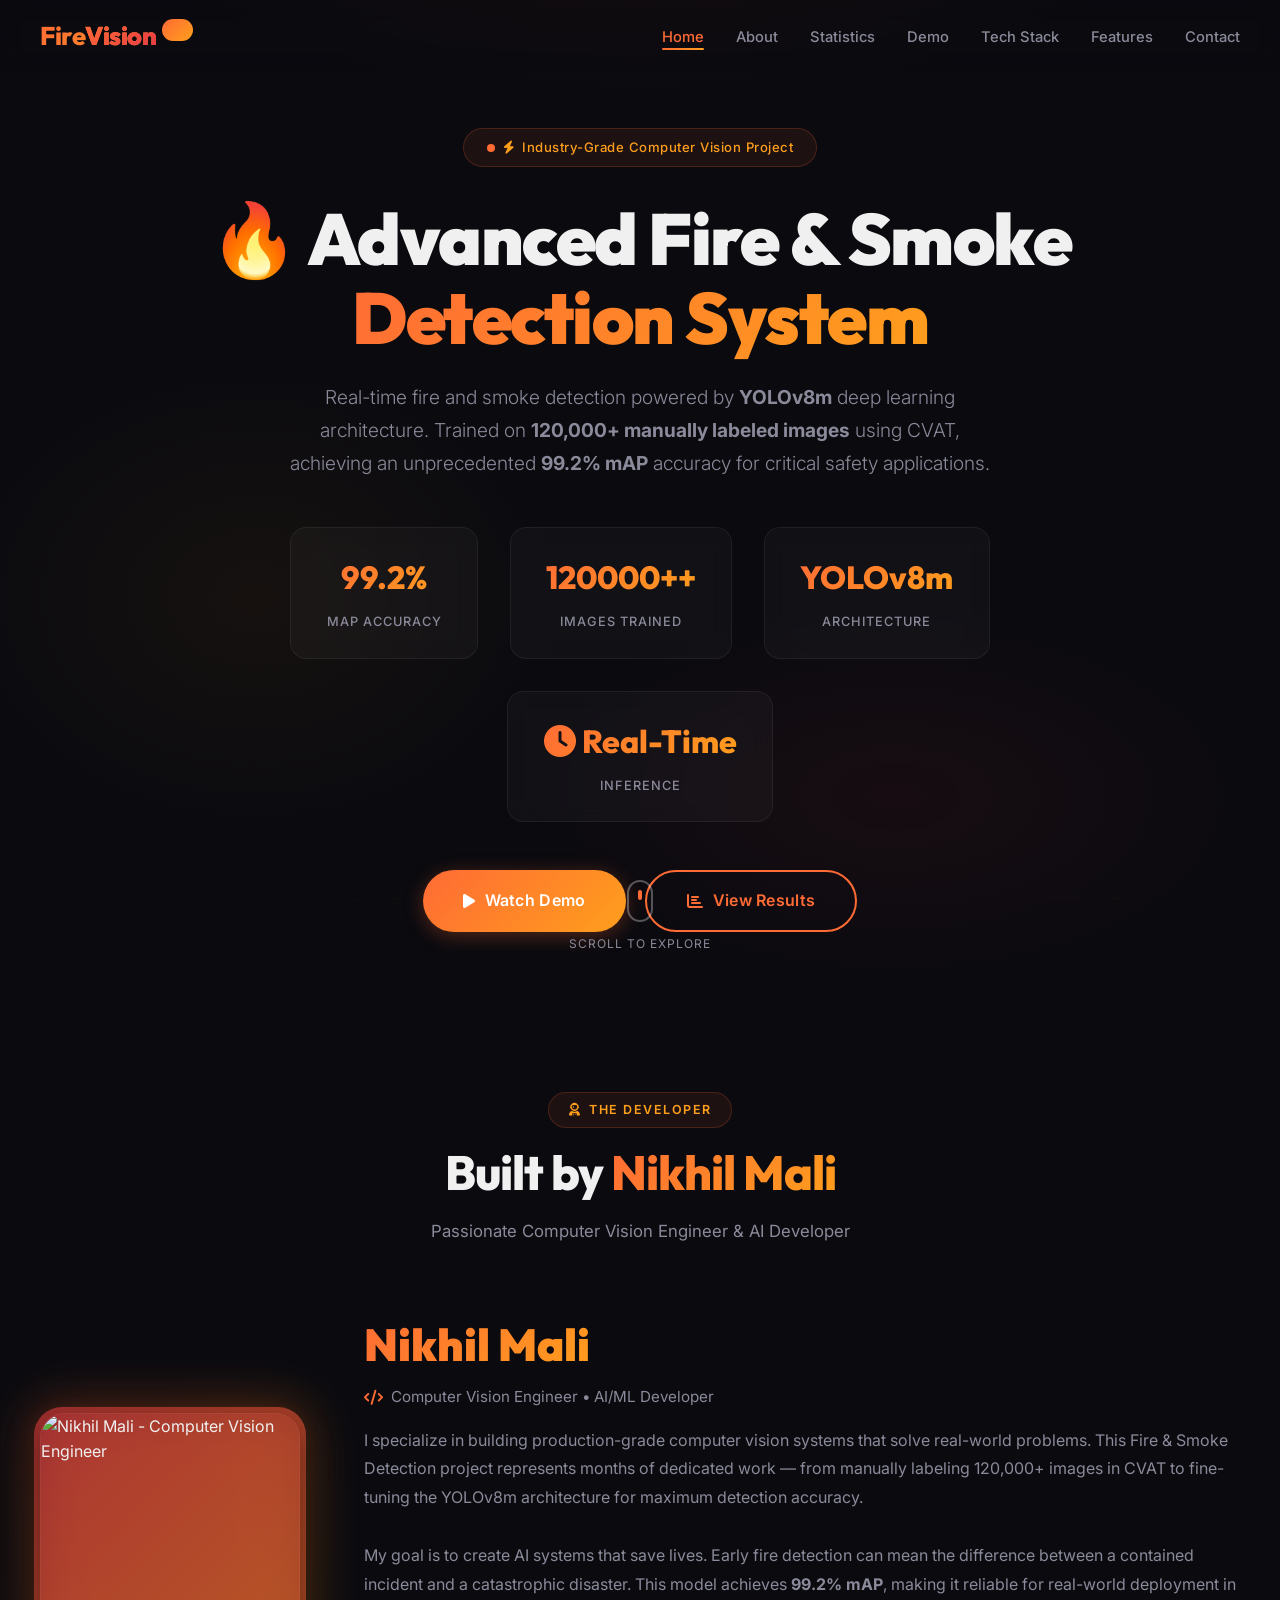
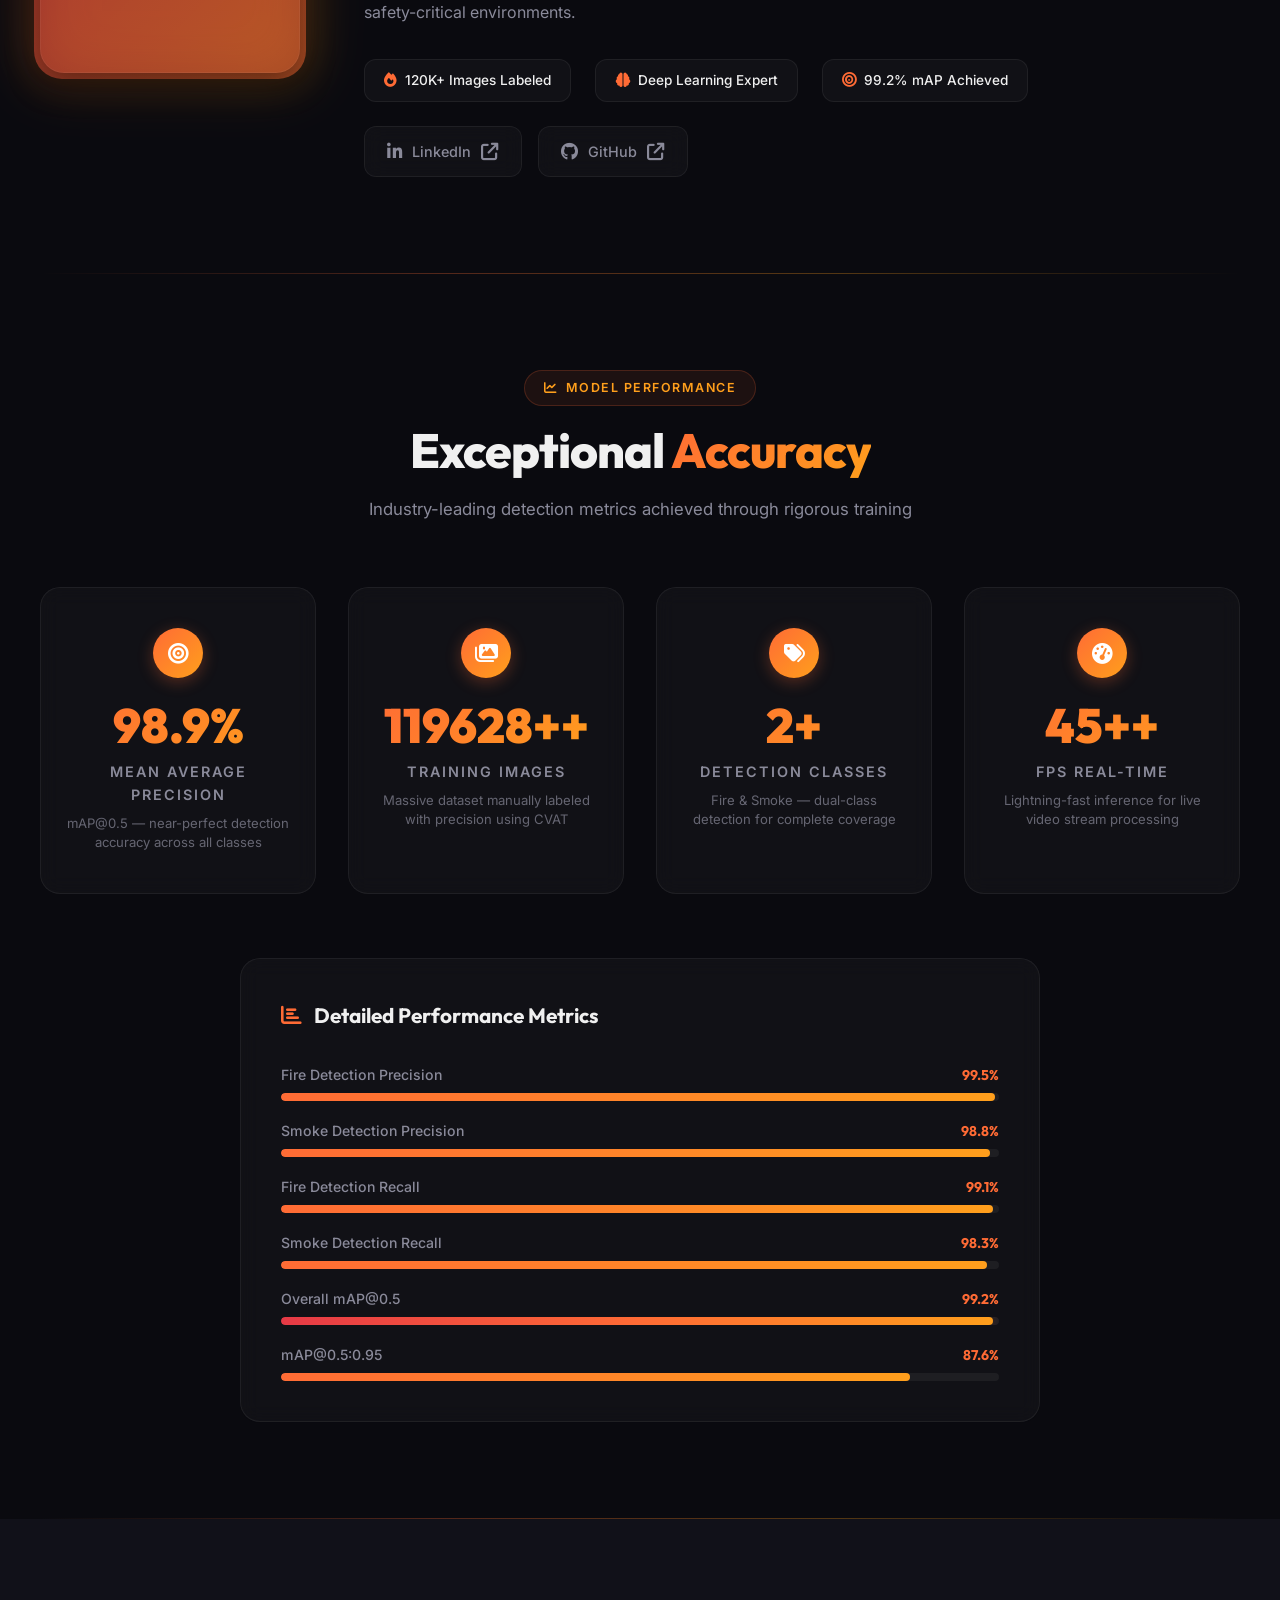
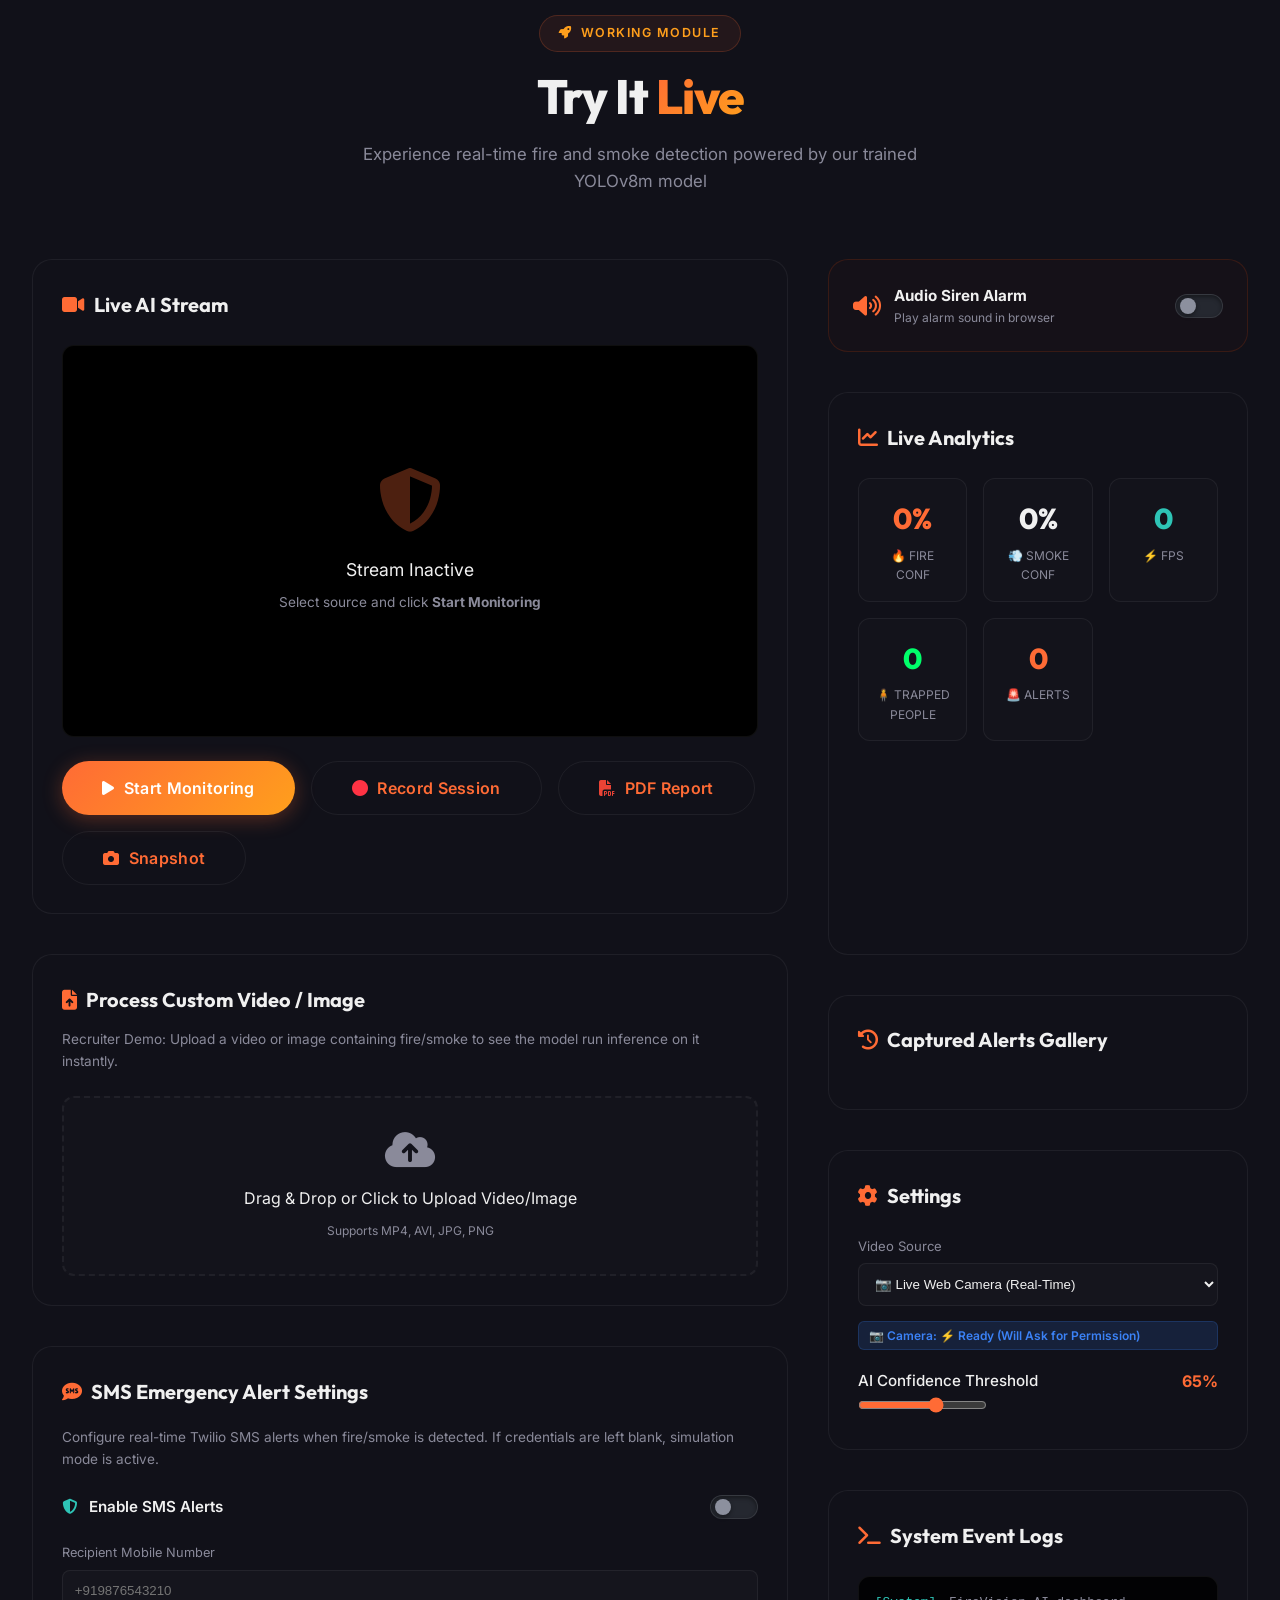
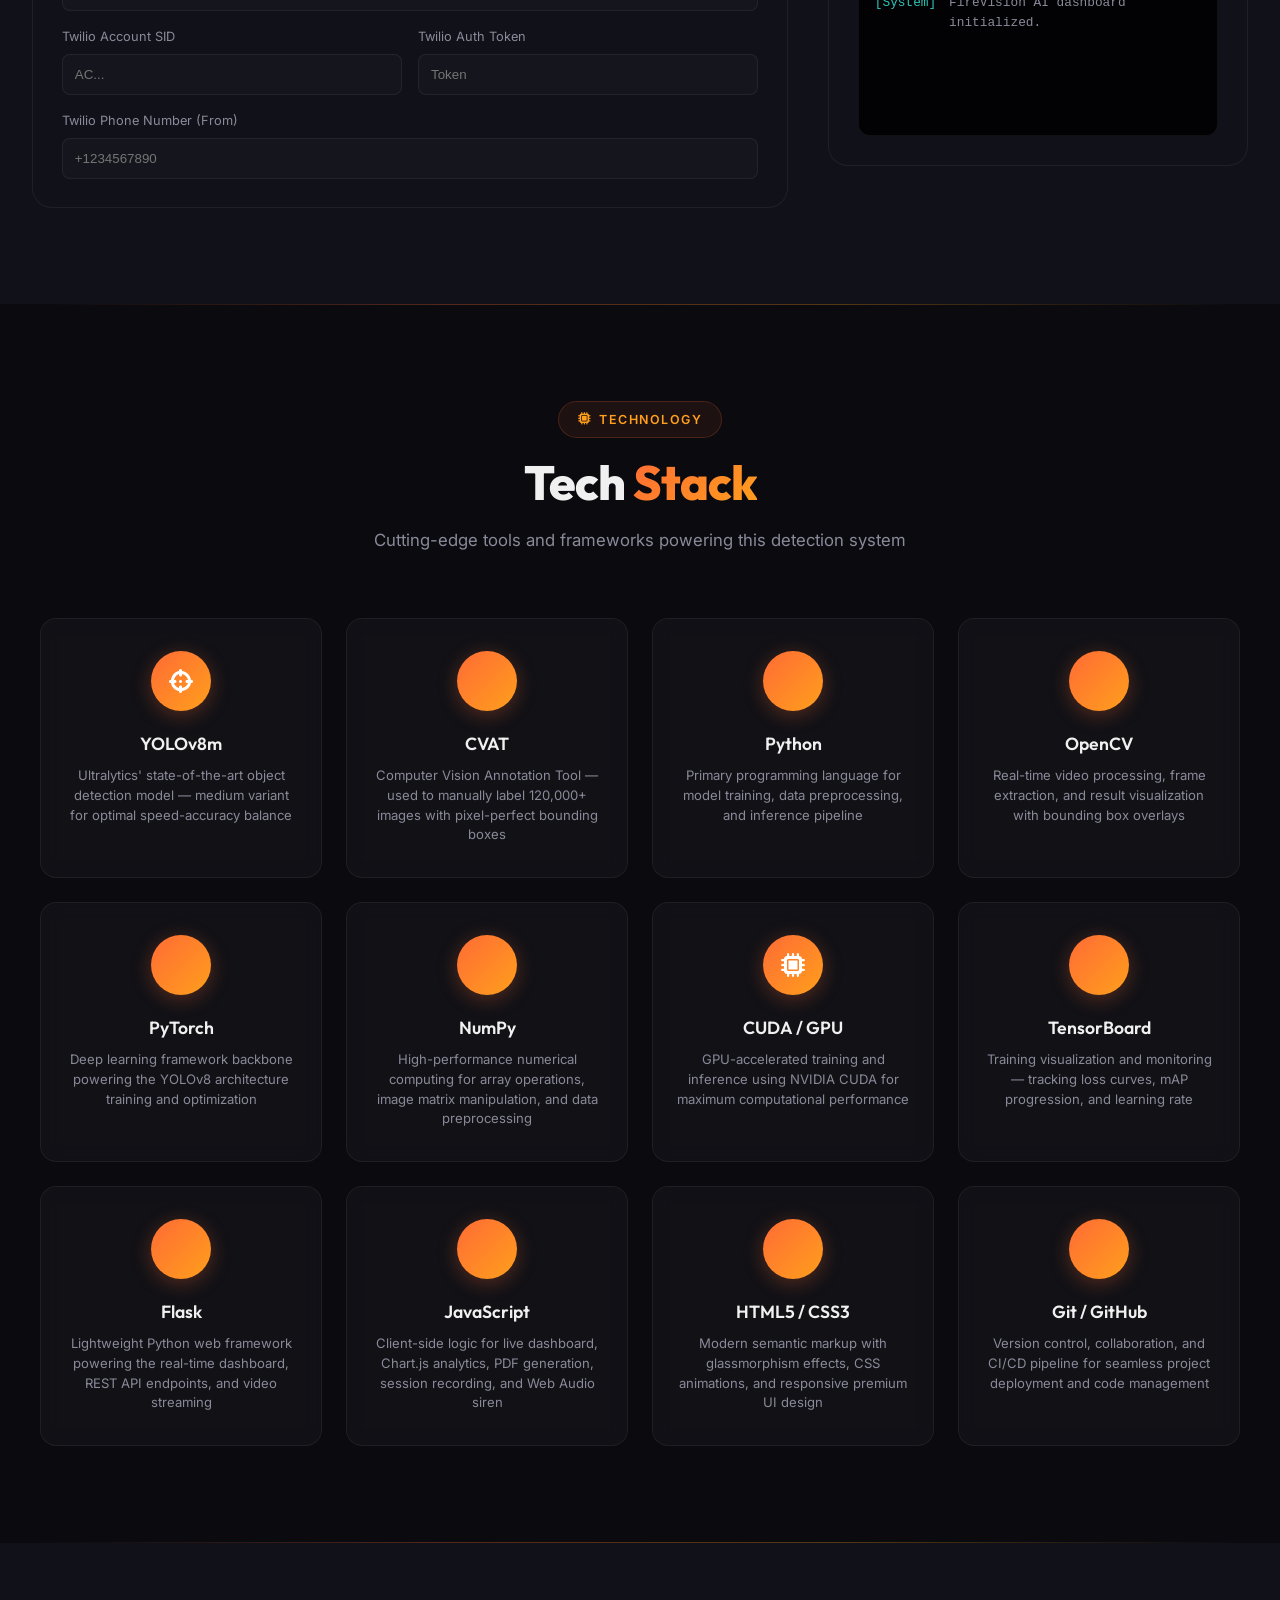
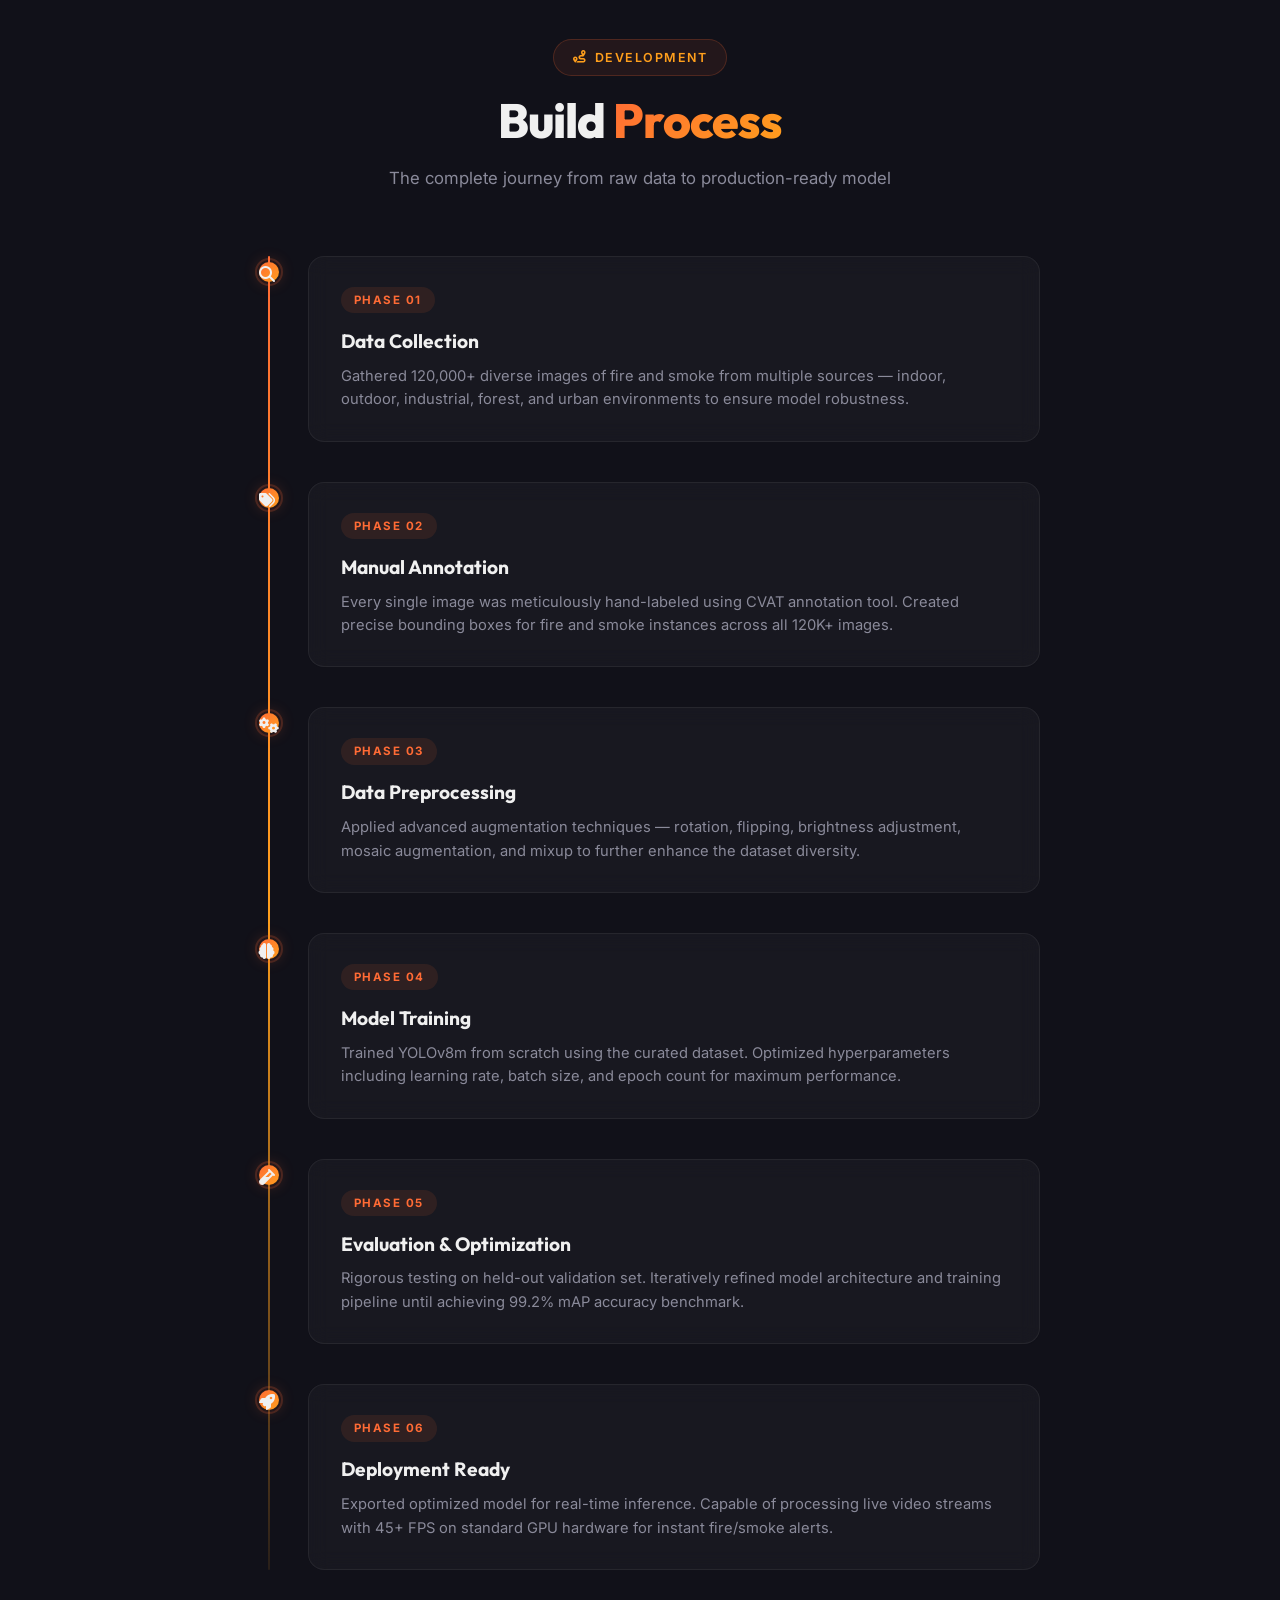
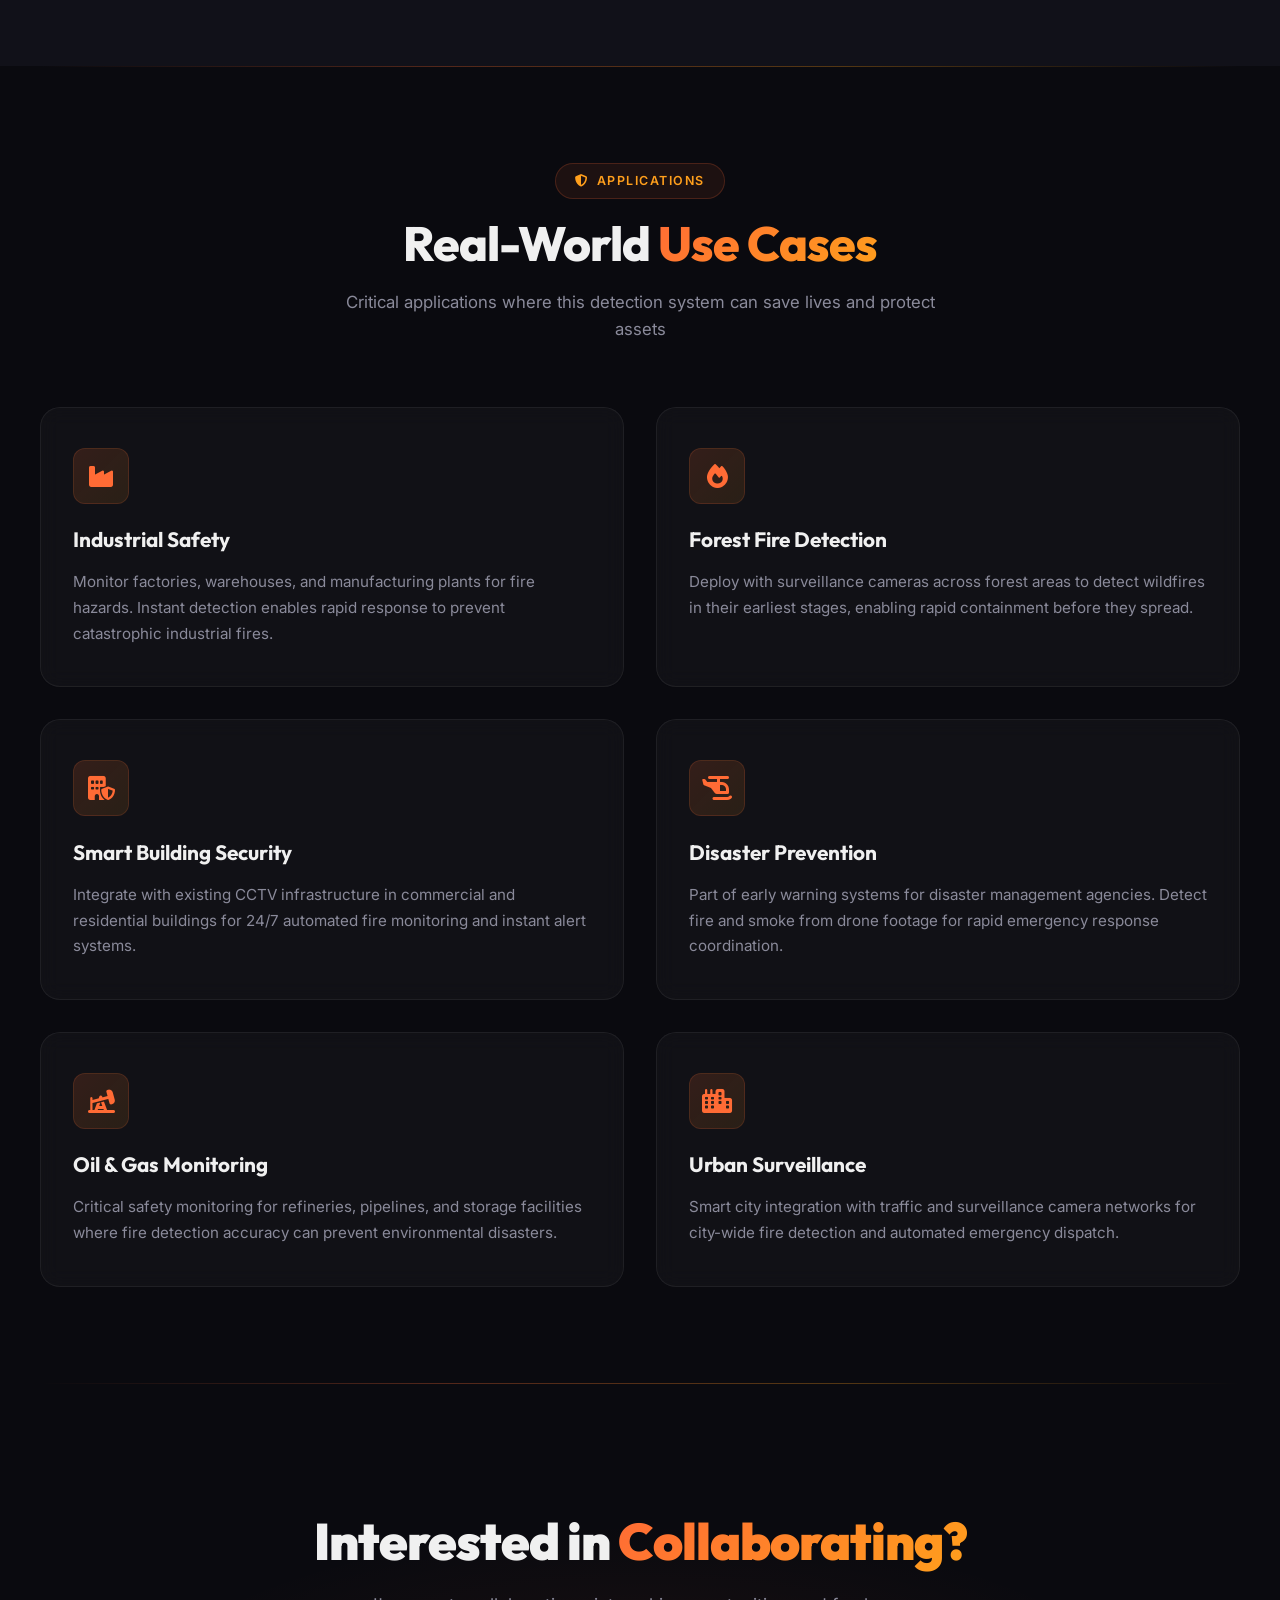
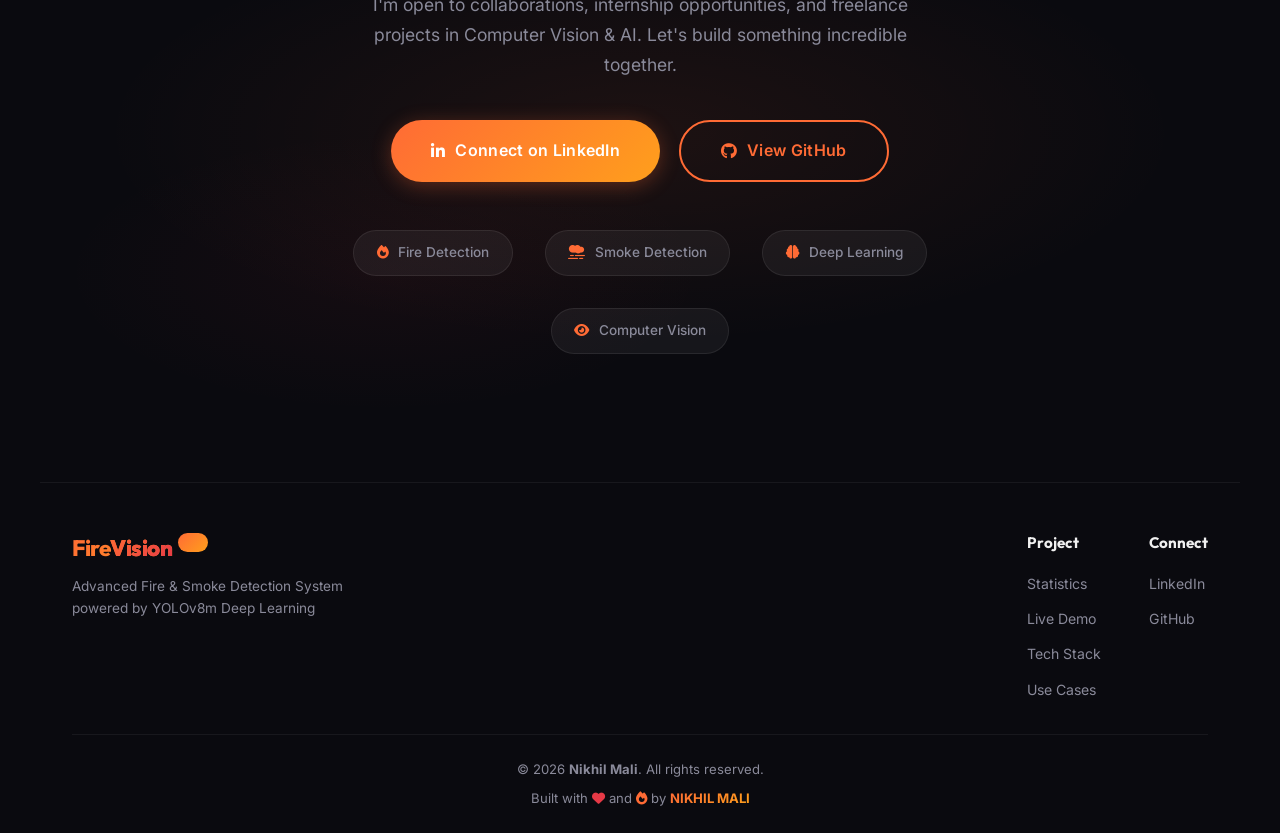
==== commit 3325d753: "Implement anti-spoofing screen detection to ignore videos of fire on mobile phones/TVs. Added Fake F" ====
--- a/index.html
+++ b/index.html
@@ -792,6 +792,6 @@
         </div>
     </footer>
 
-    <script src="script.js?v=12"></script>
+    <script src="script.js?v=13"></script>
 </body>
 </html>
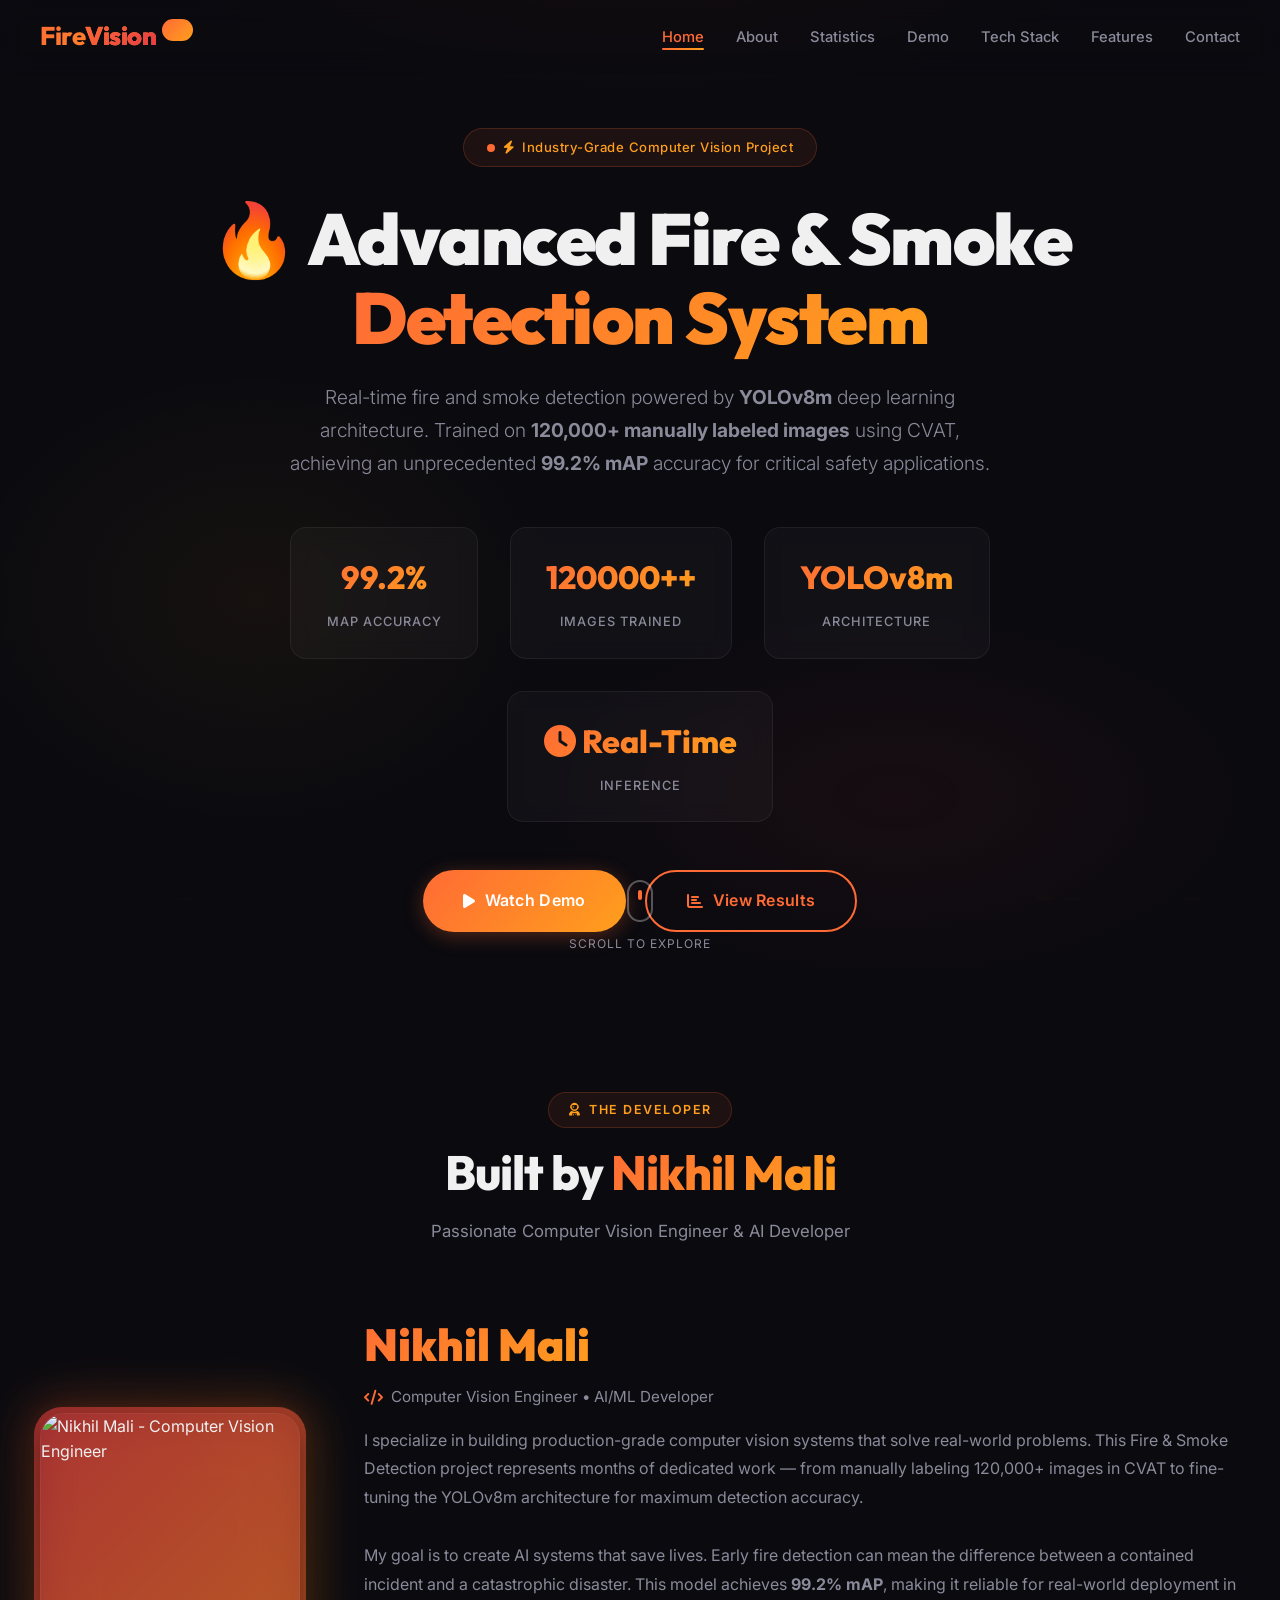
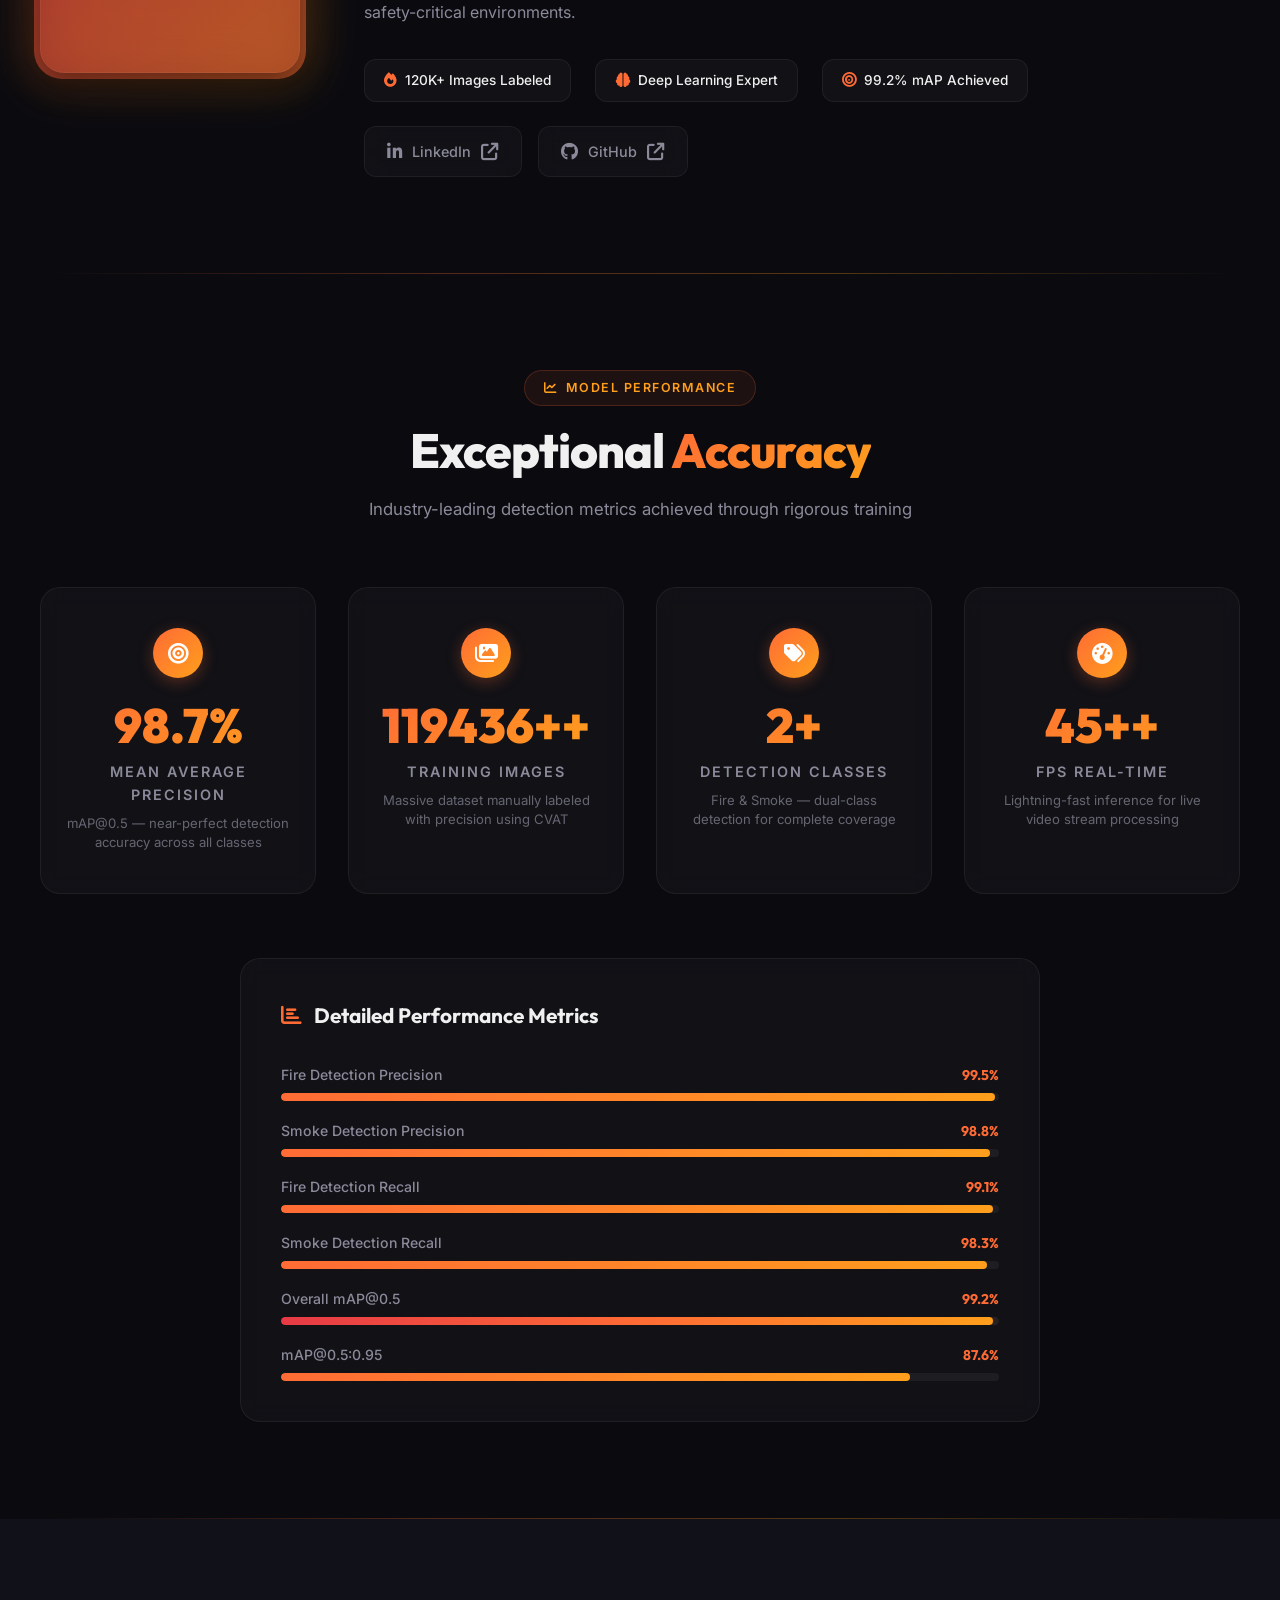
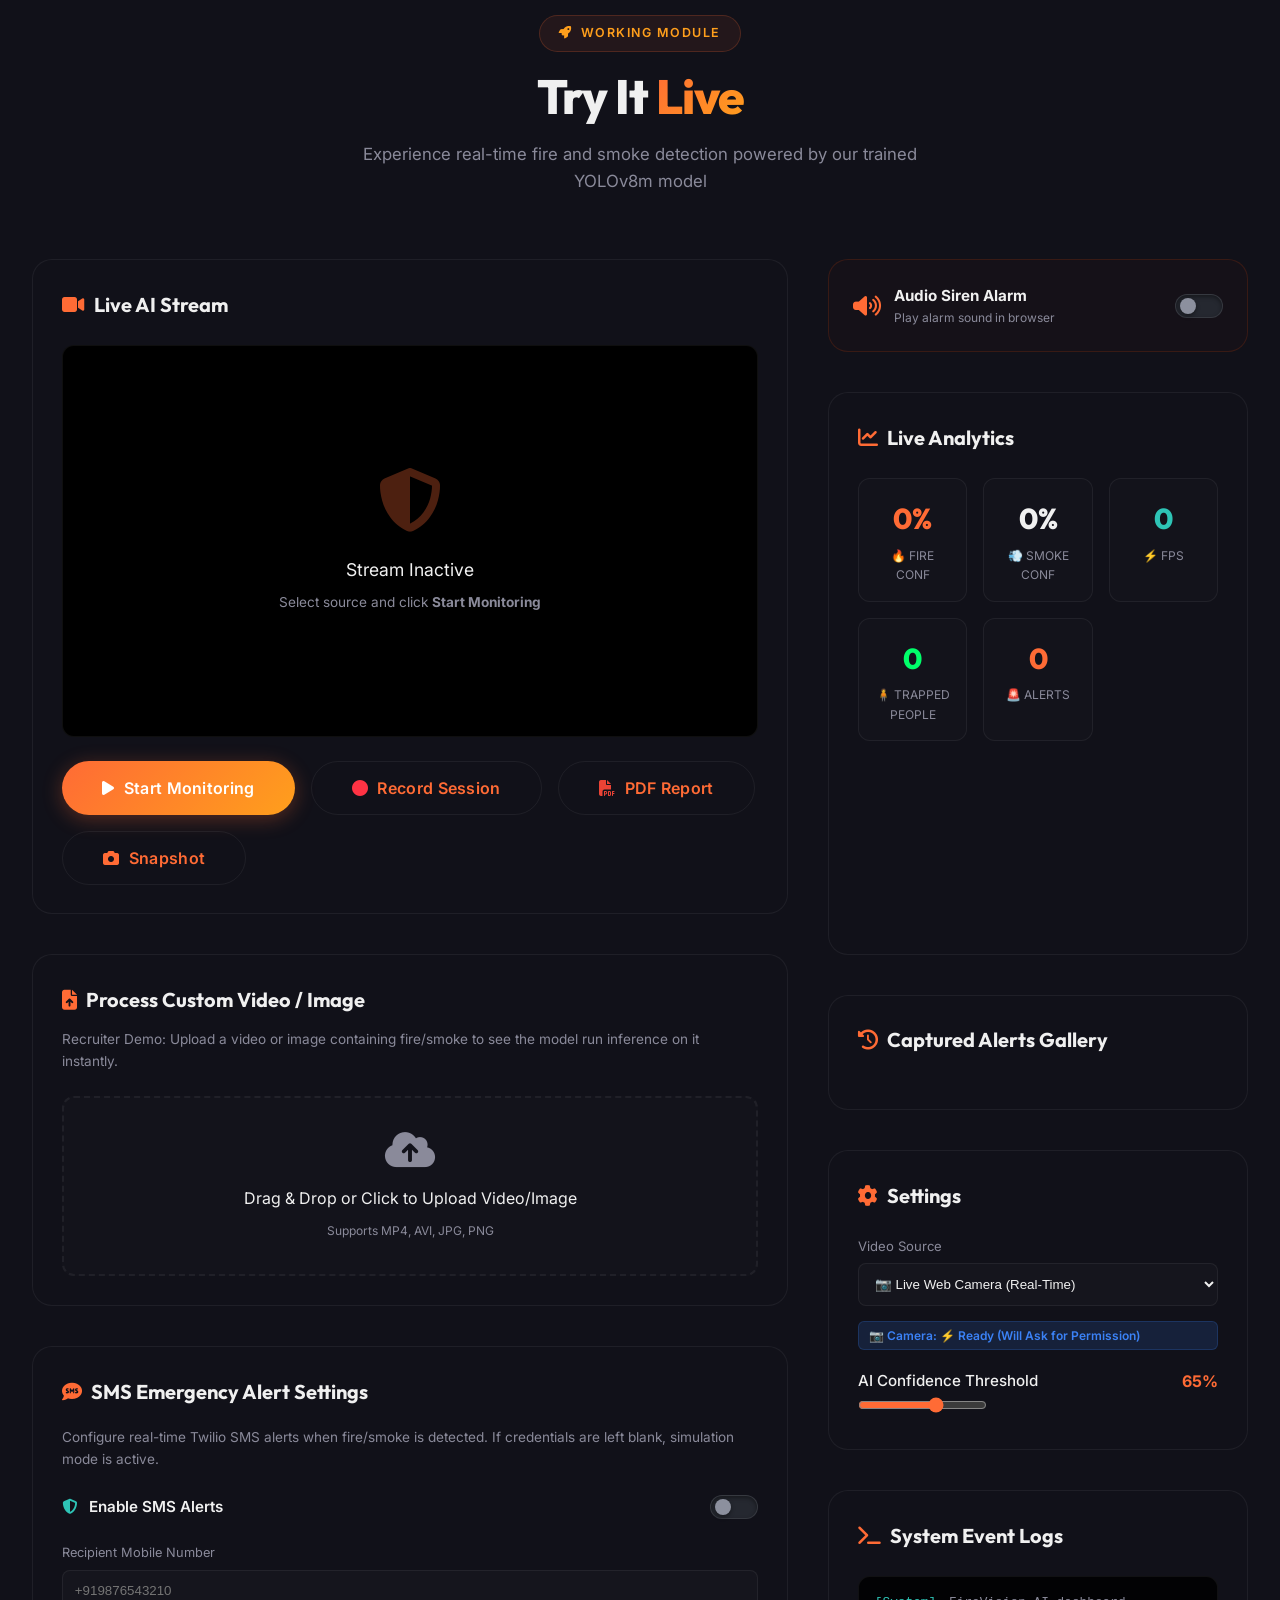
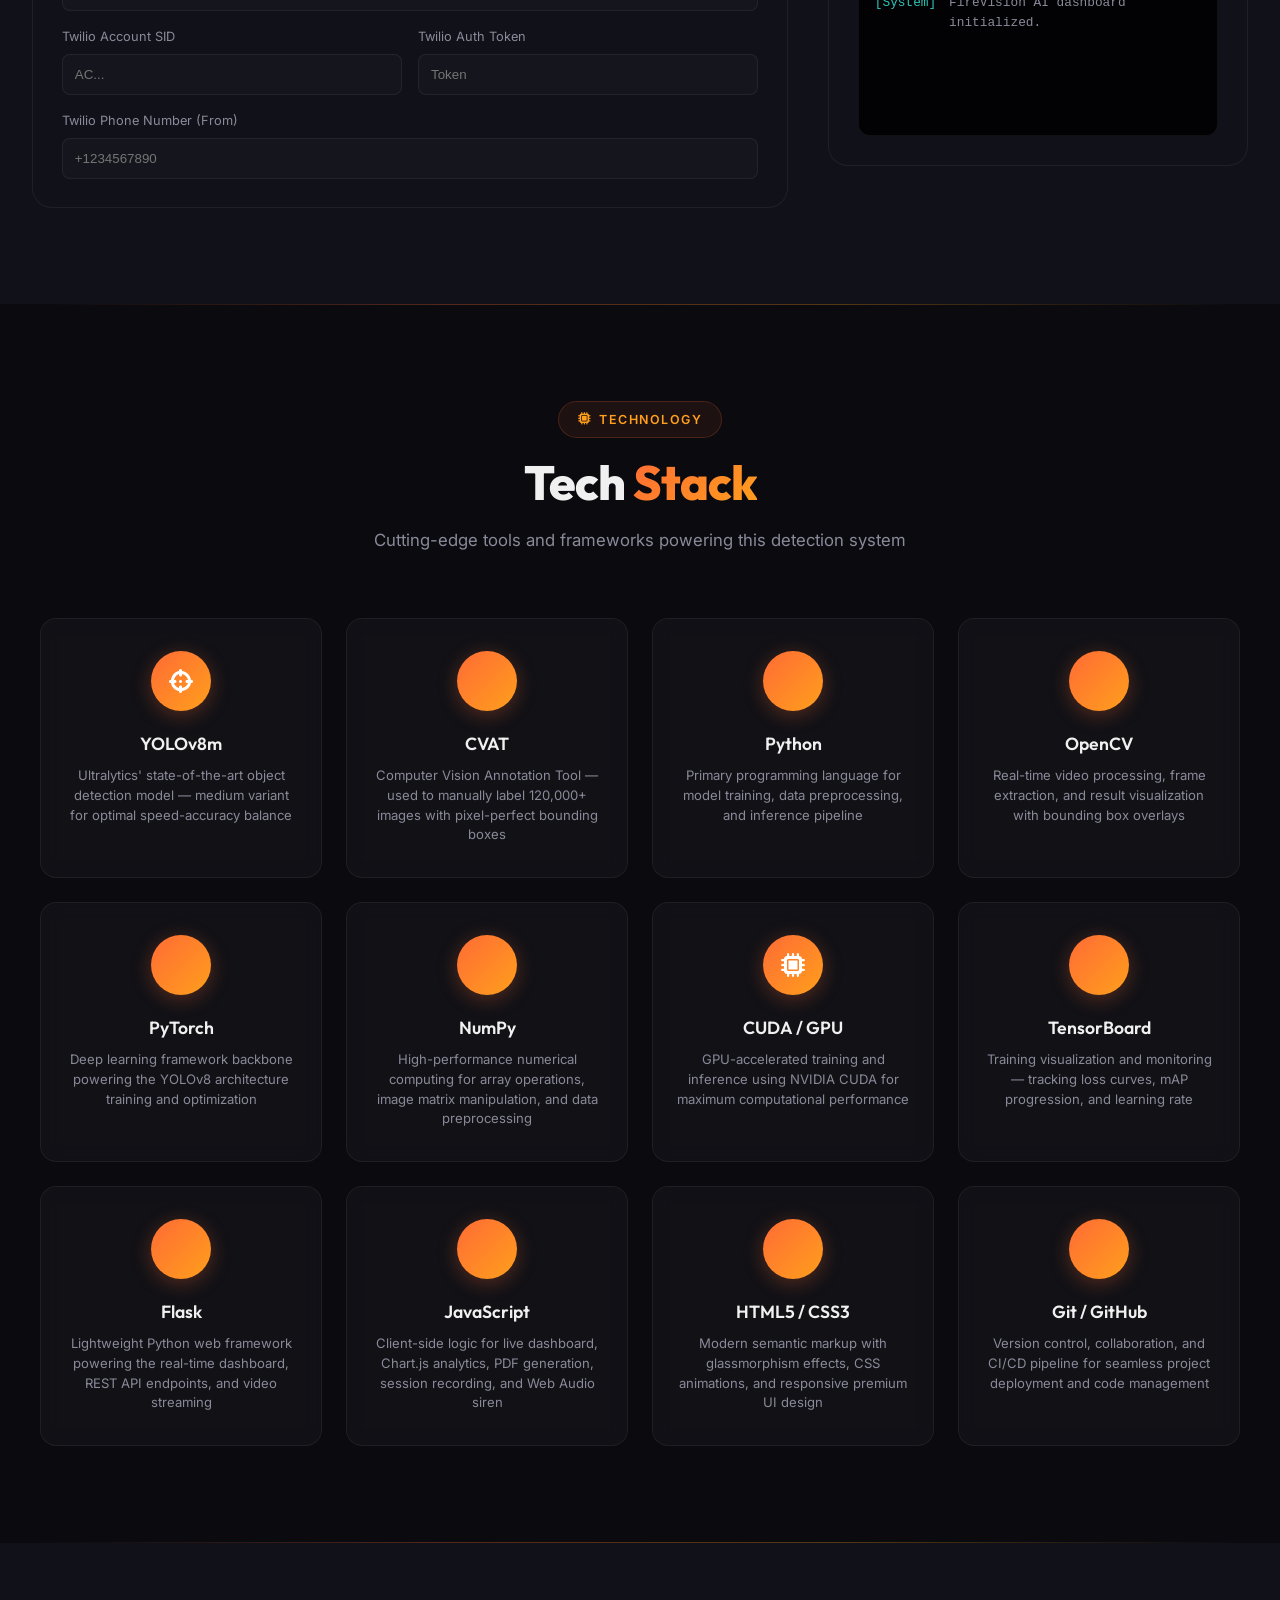
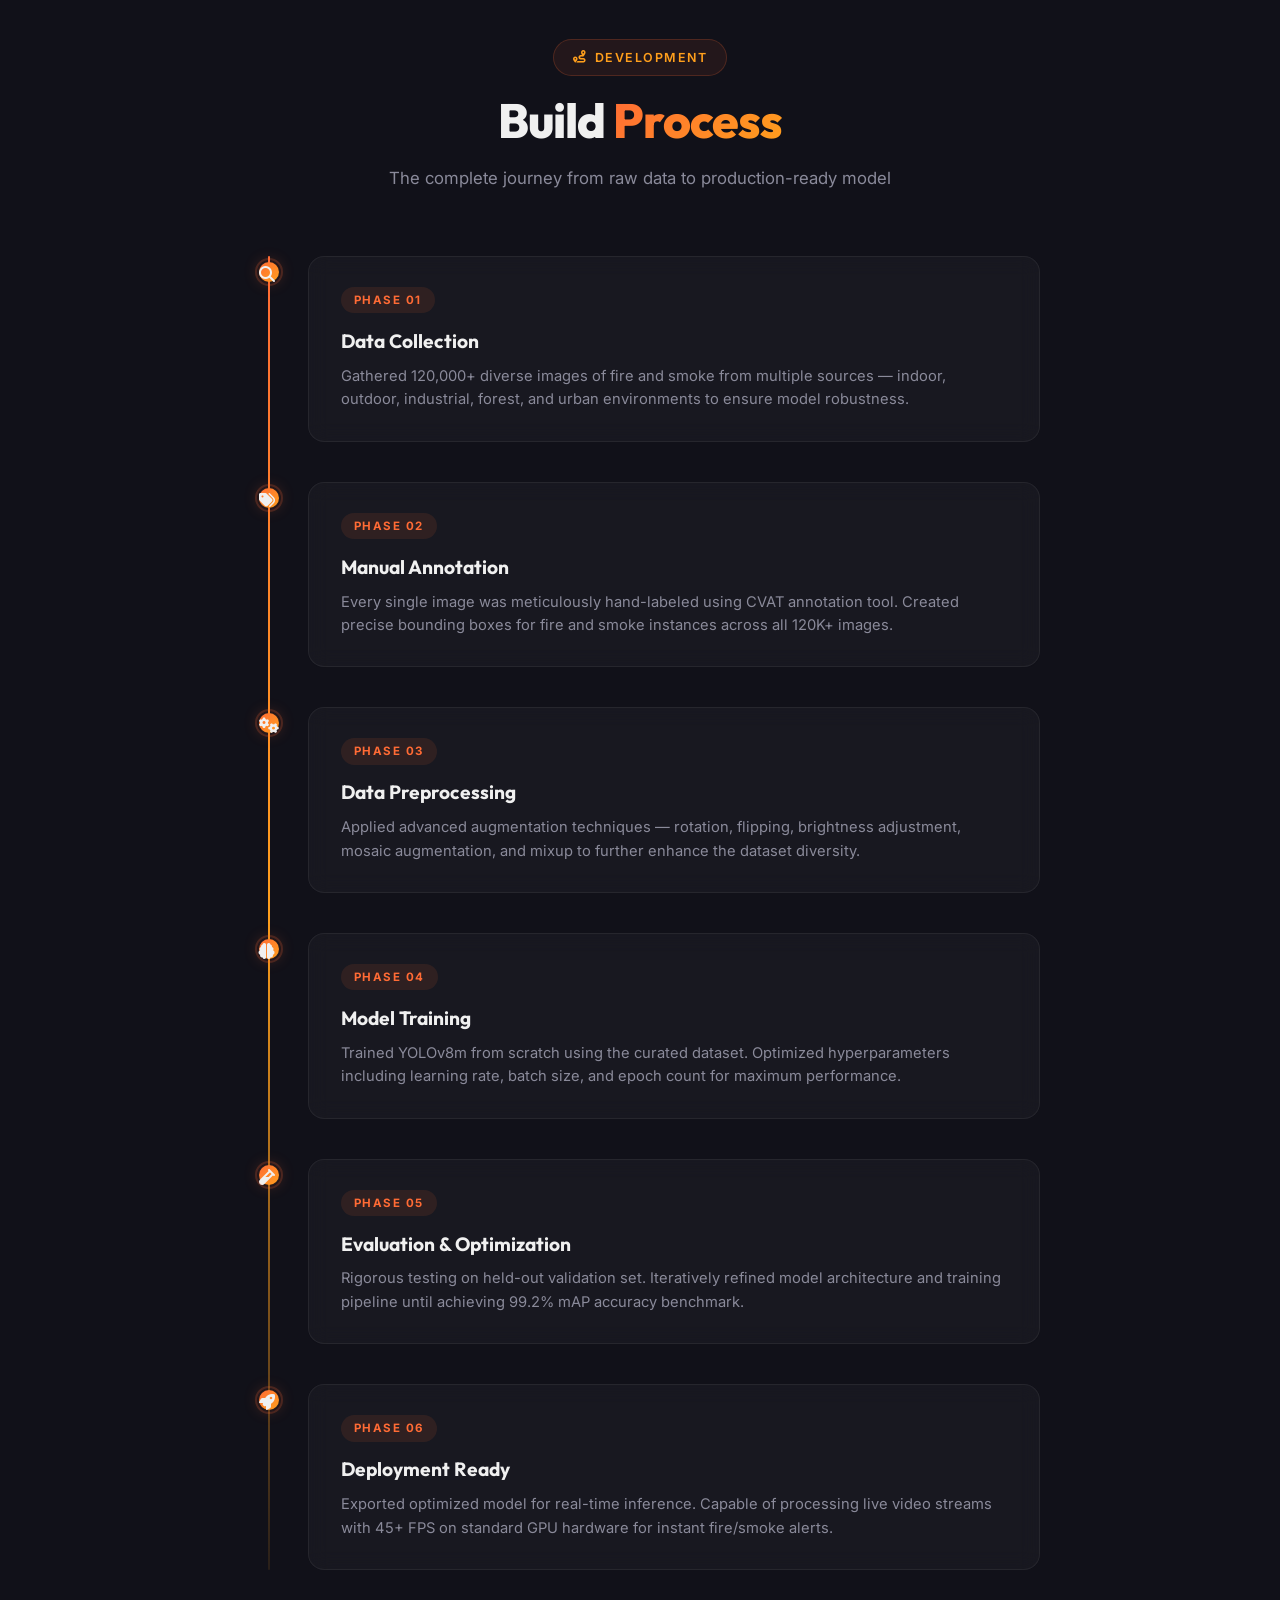
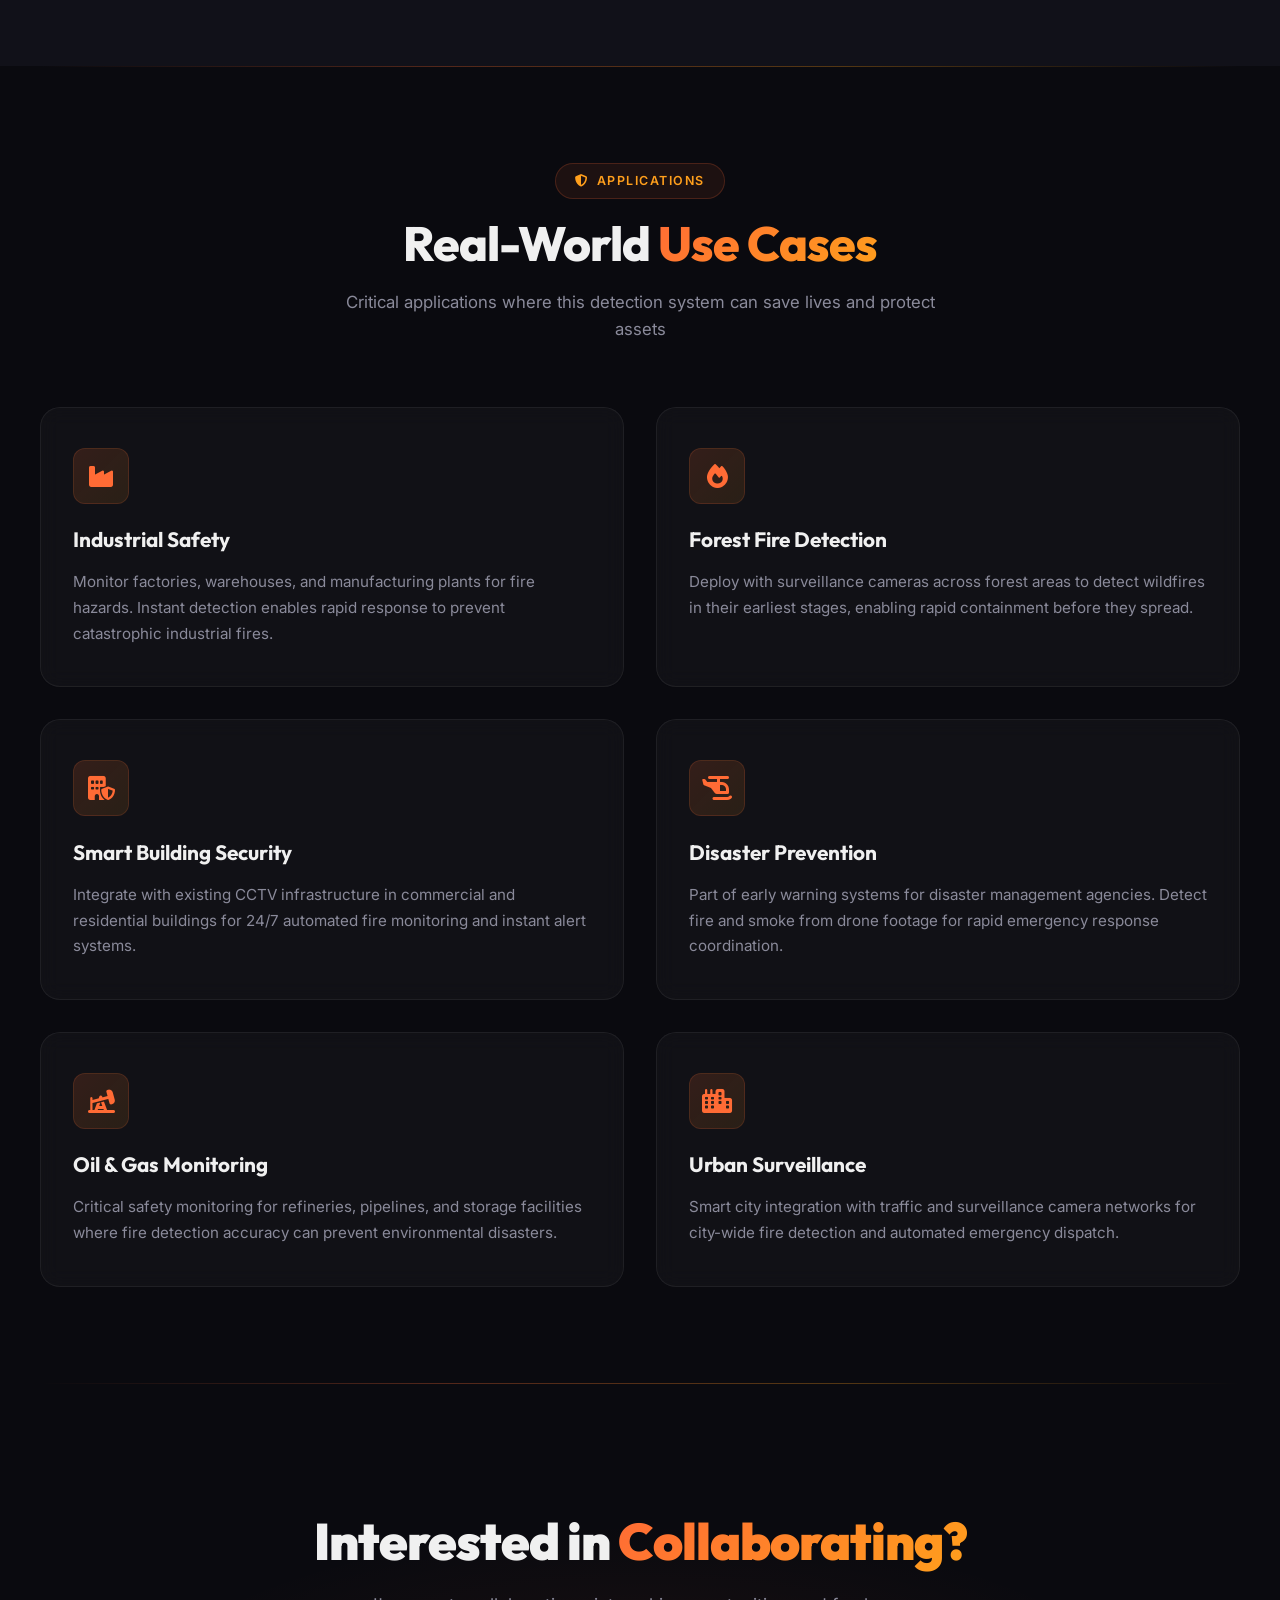
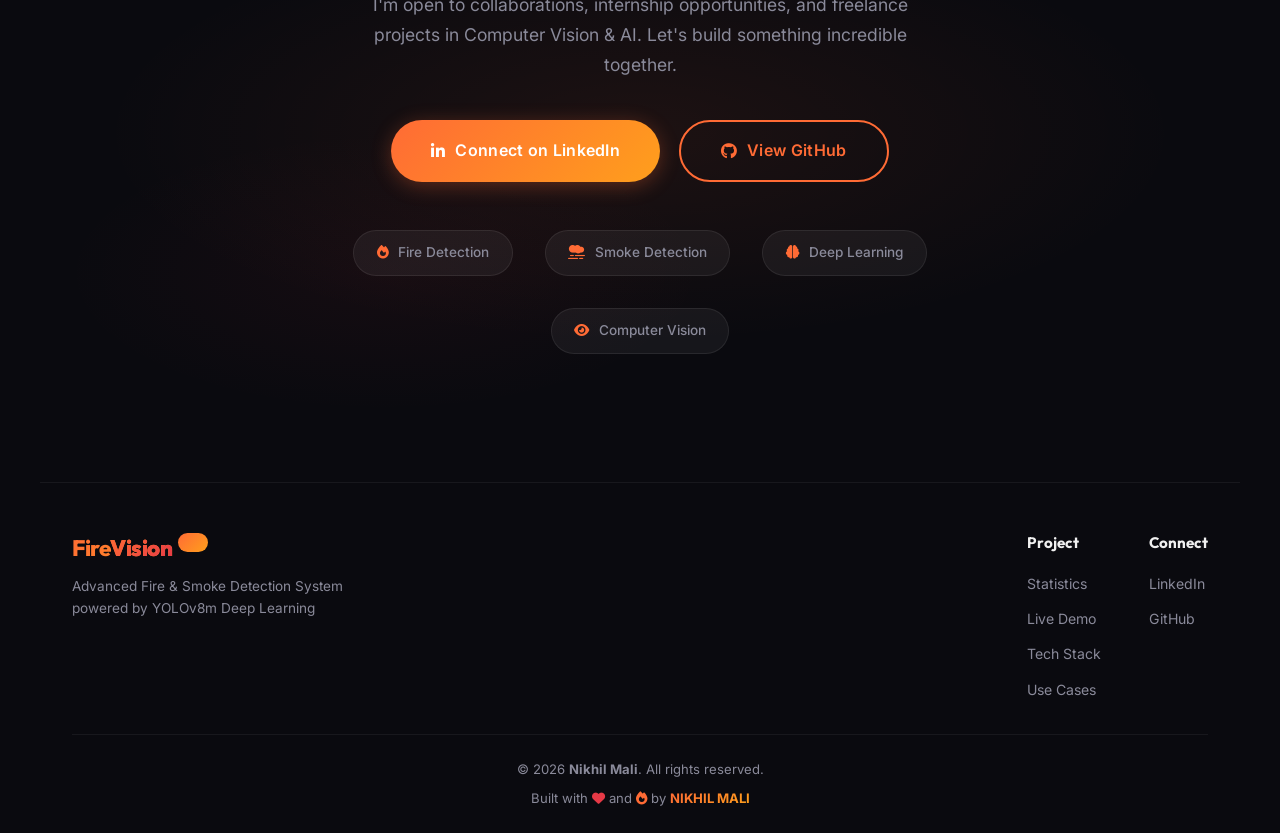
==== commit 6ca15b19: "Optimize dual models inference to run at imgsz=320 fixing the 0.1 FPS lag issue caused by CPU overlo" ====
--- a/index.html
+++ b/index.html
@@ -792,6 +792,6 @@
         </div>
     </footer>
 
-    <script src="script.js?v=13"></script>
+    <script src="script.js?v=14"></script>
 </body>
 </html>
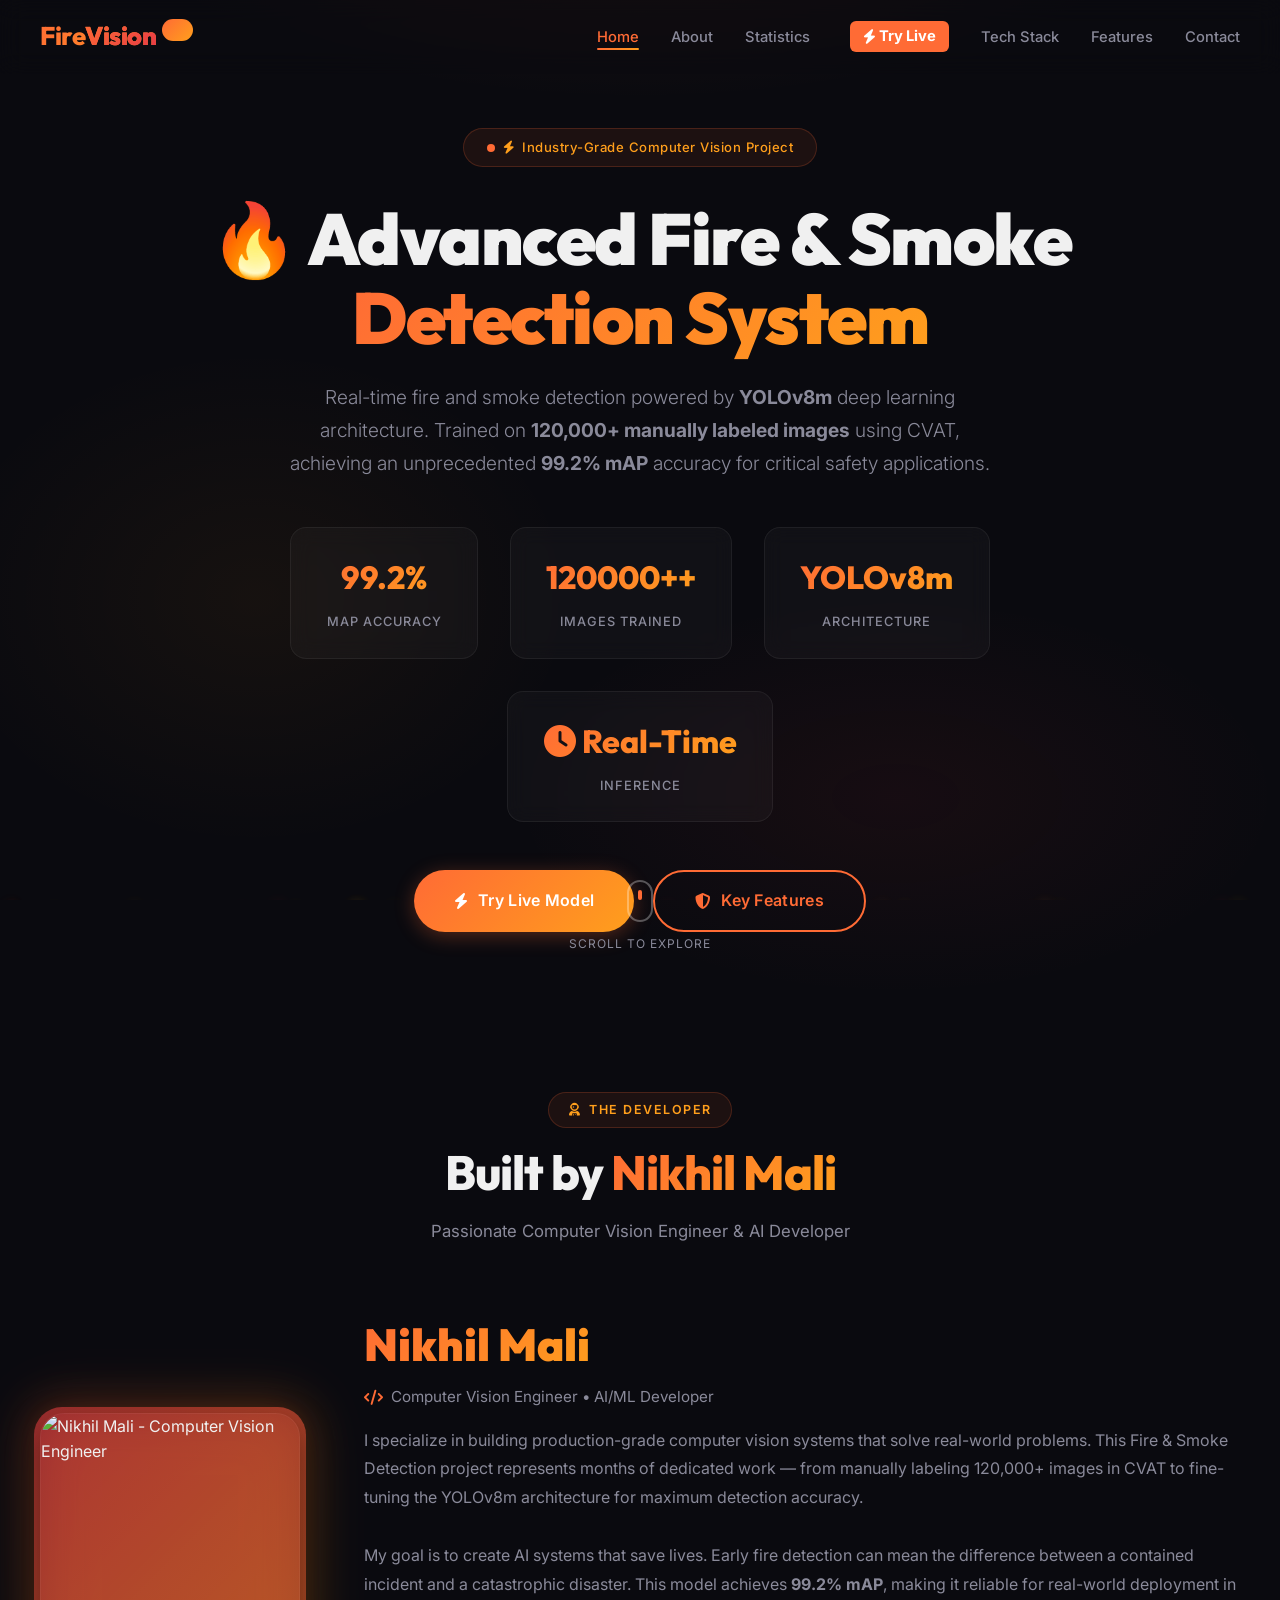
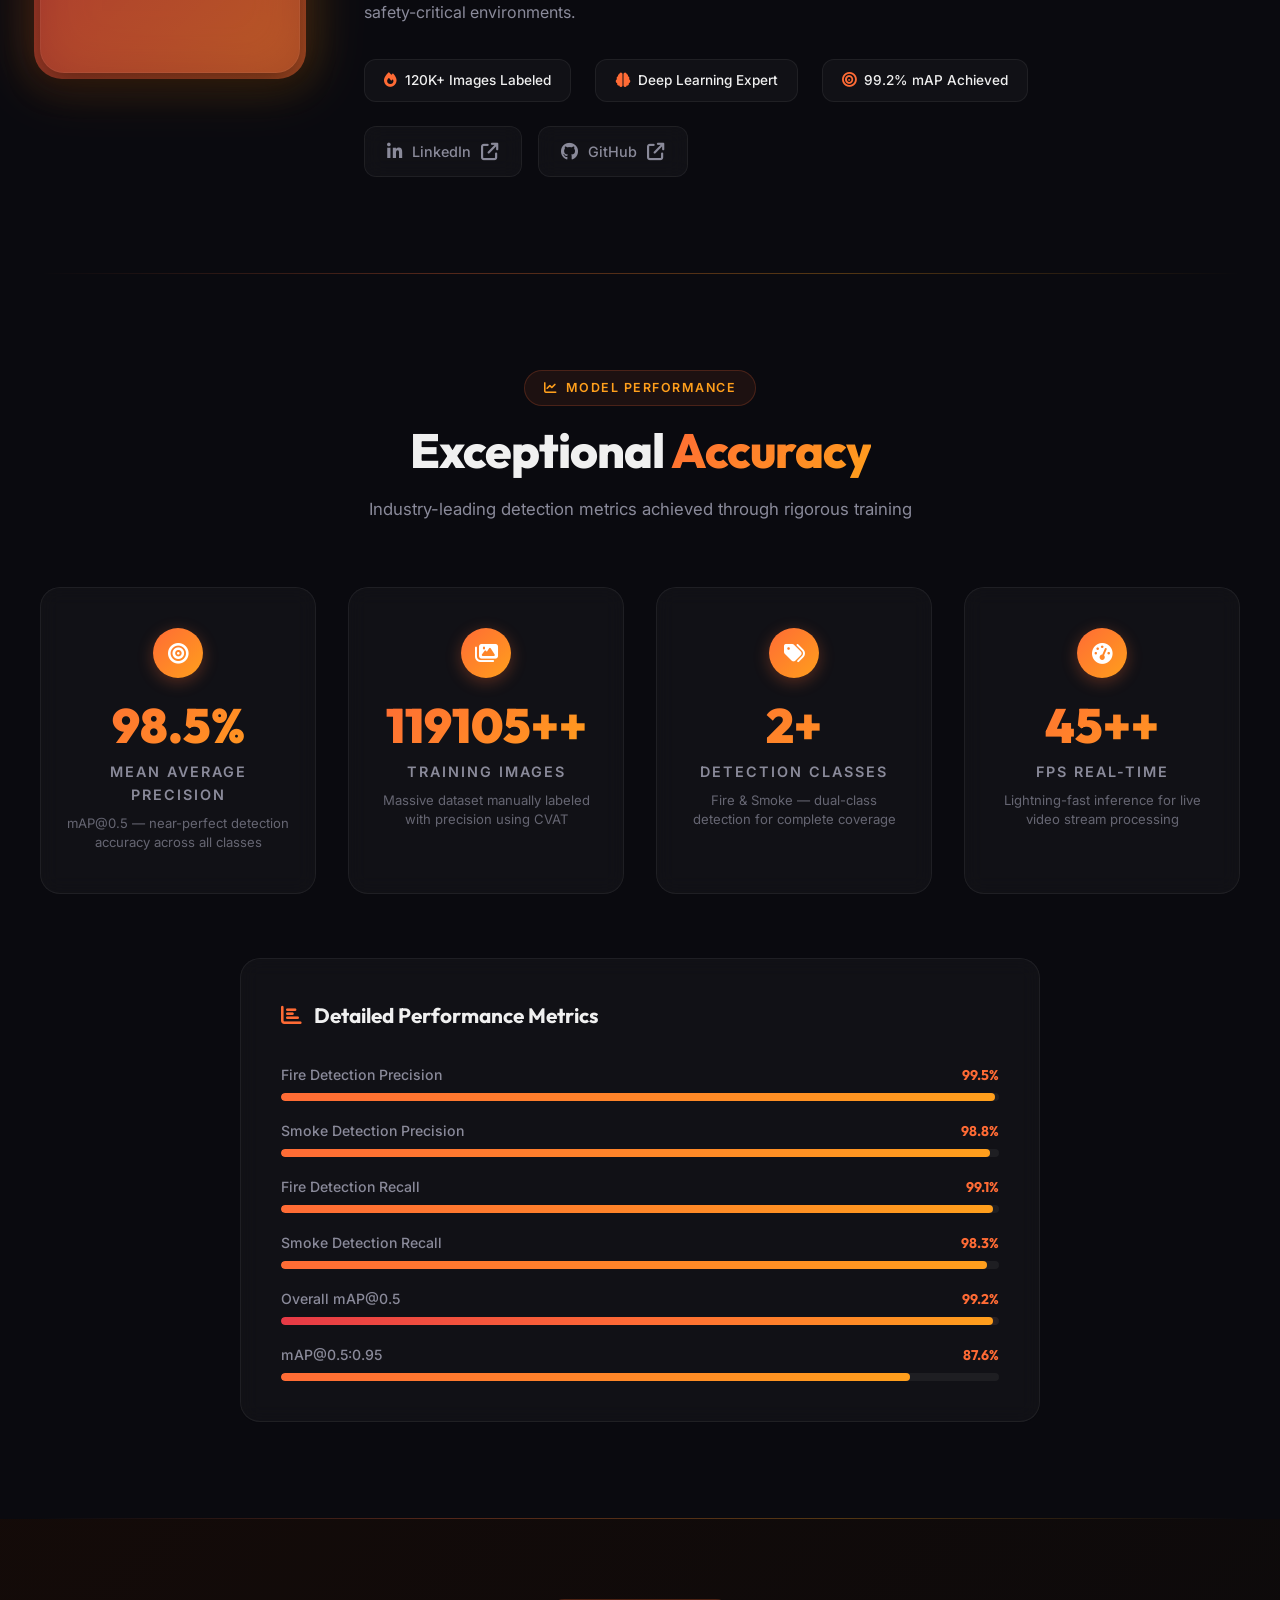
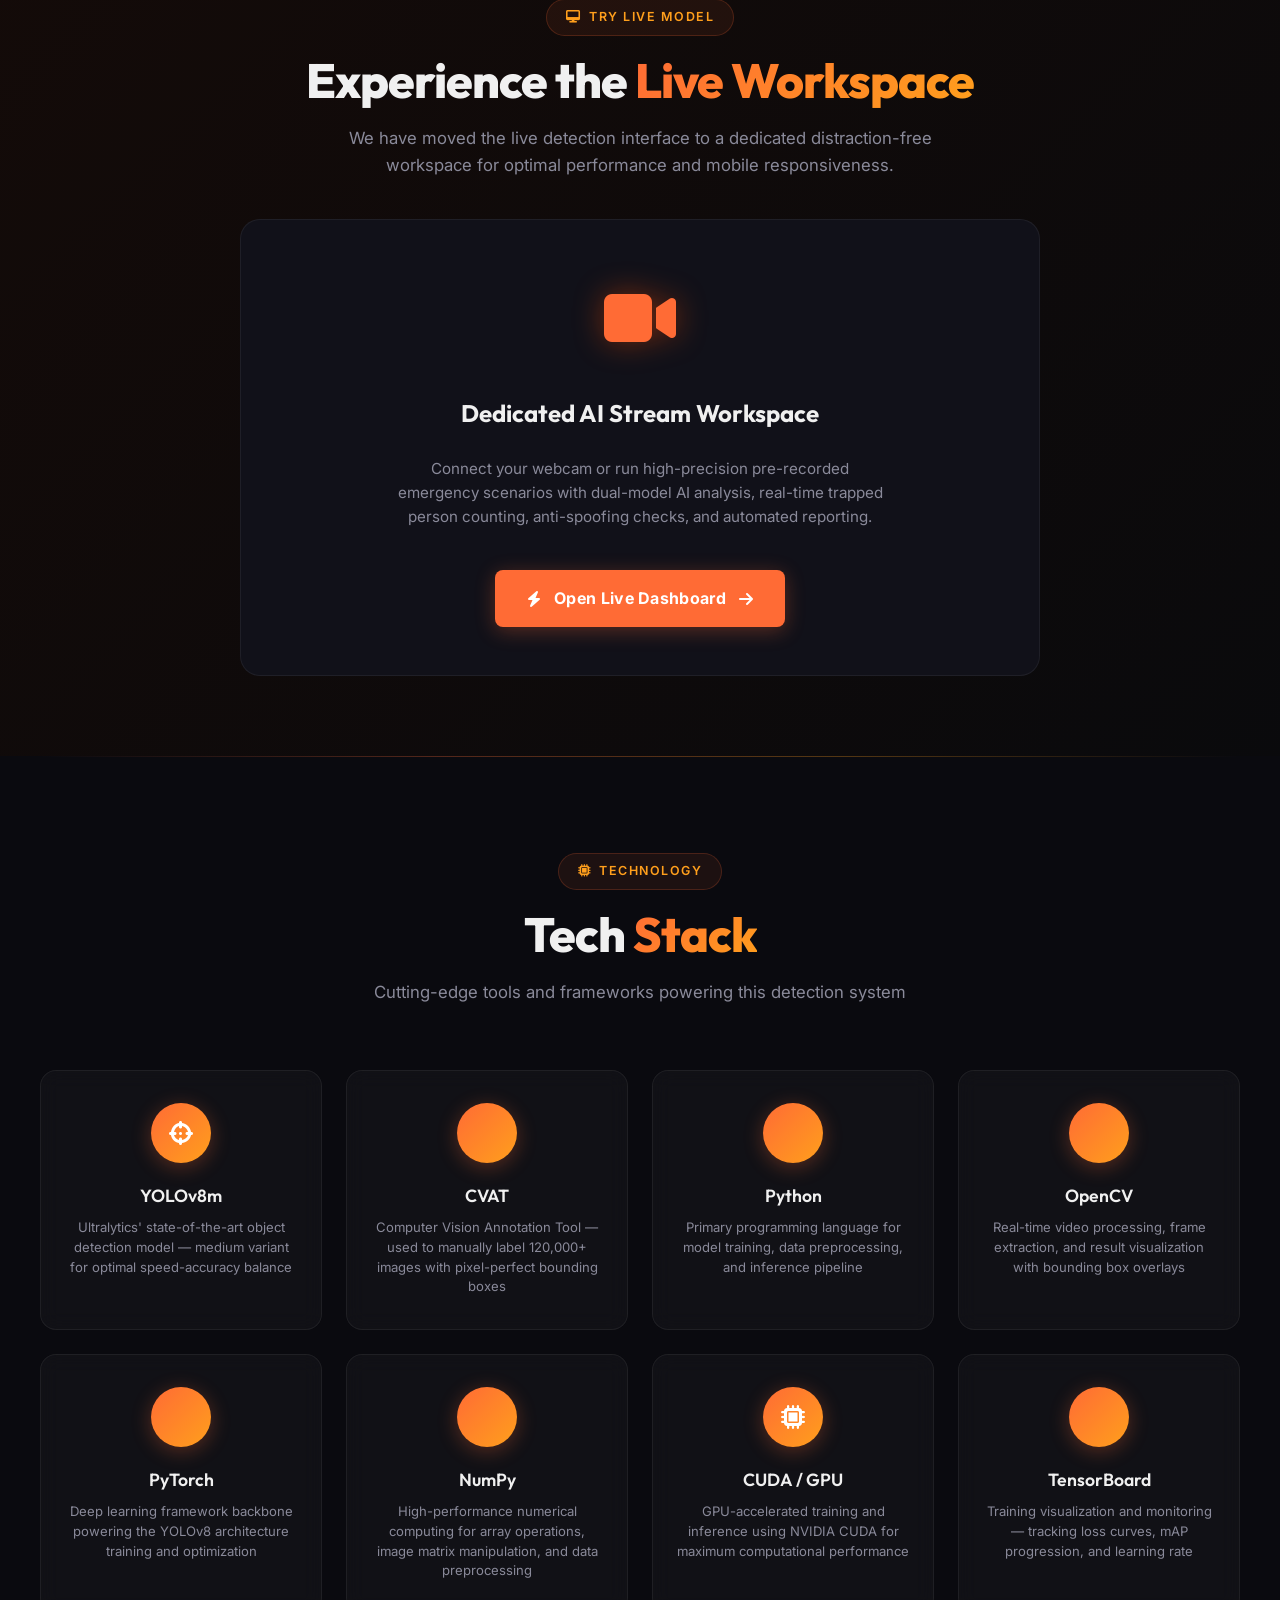
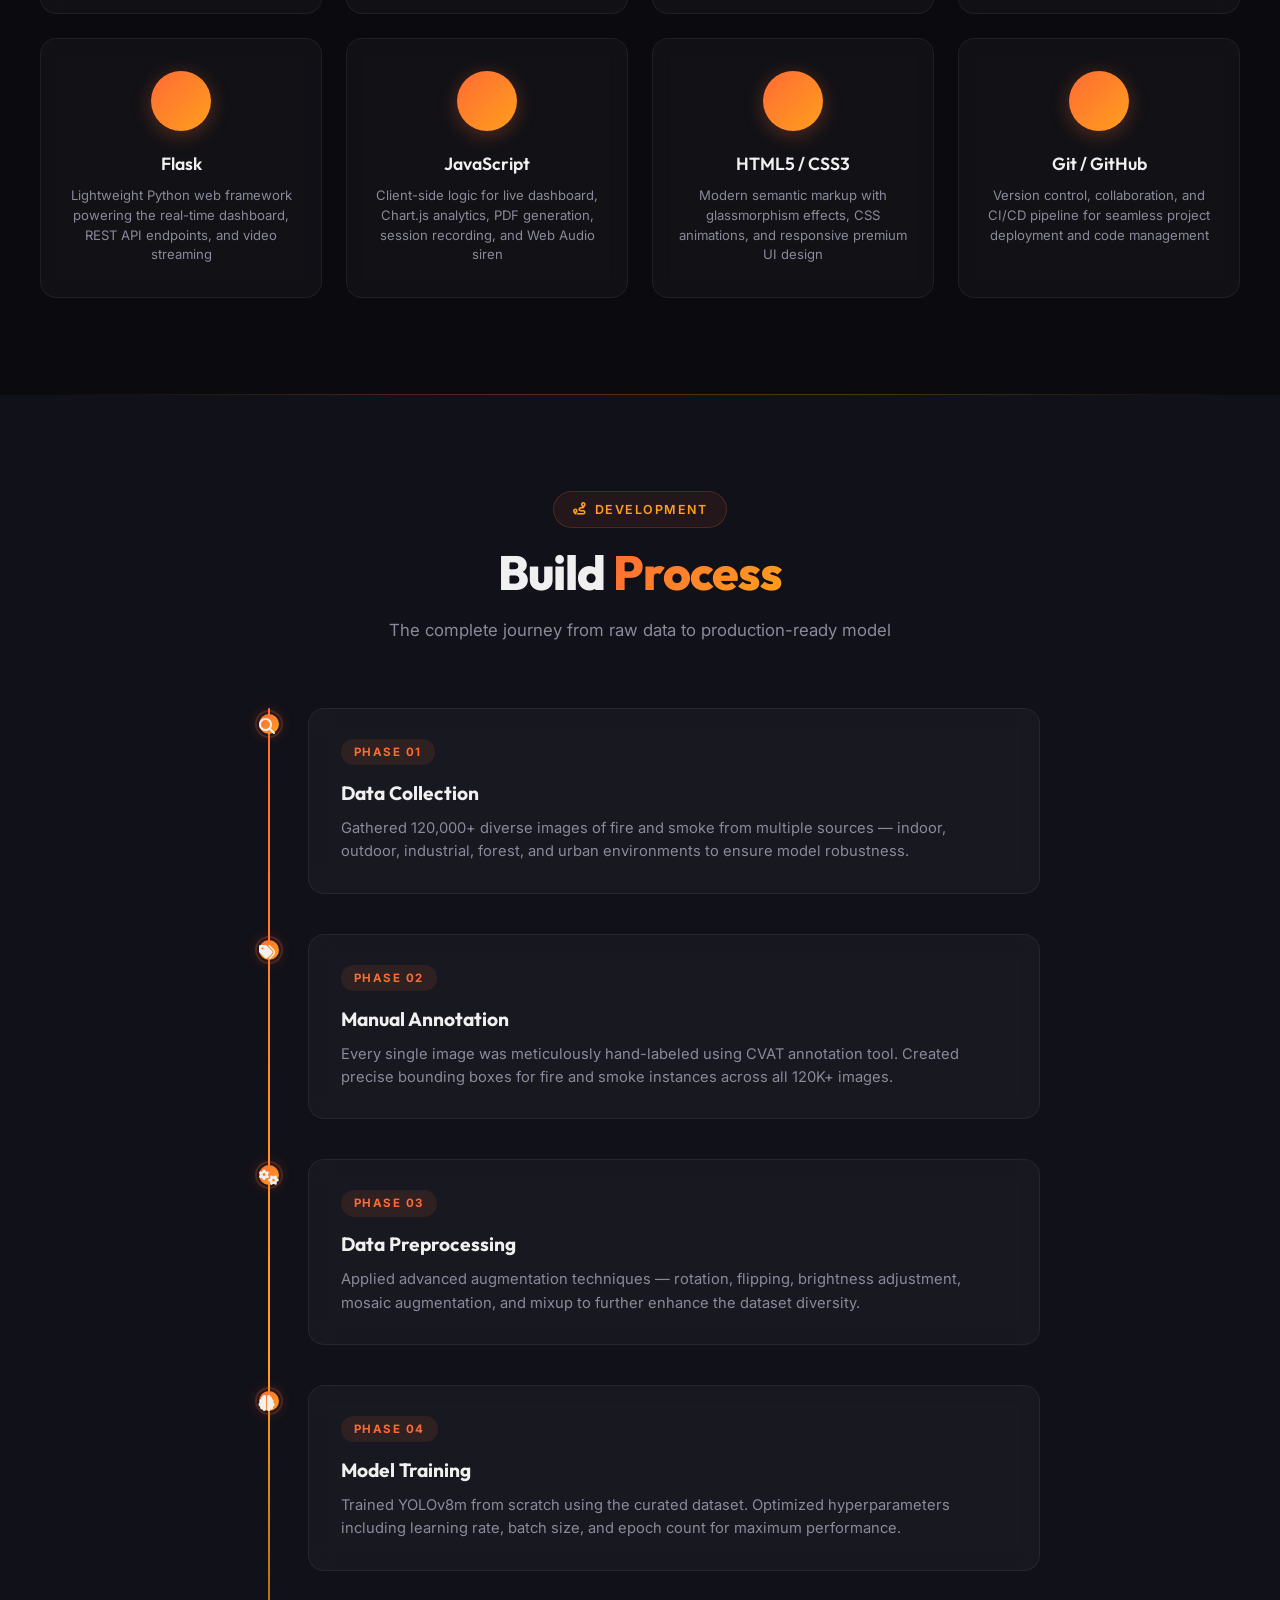
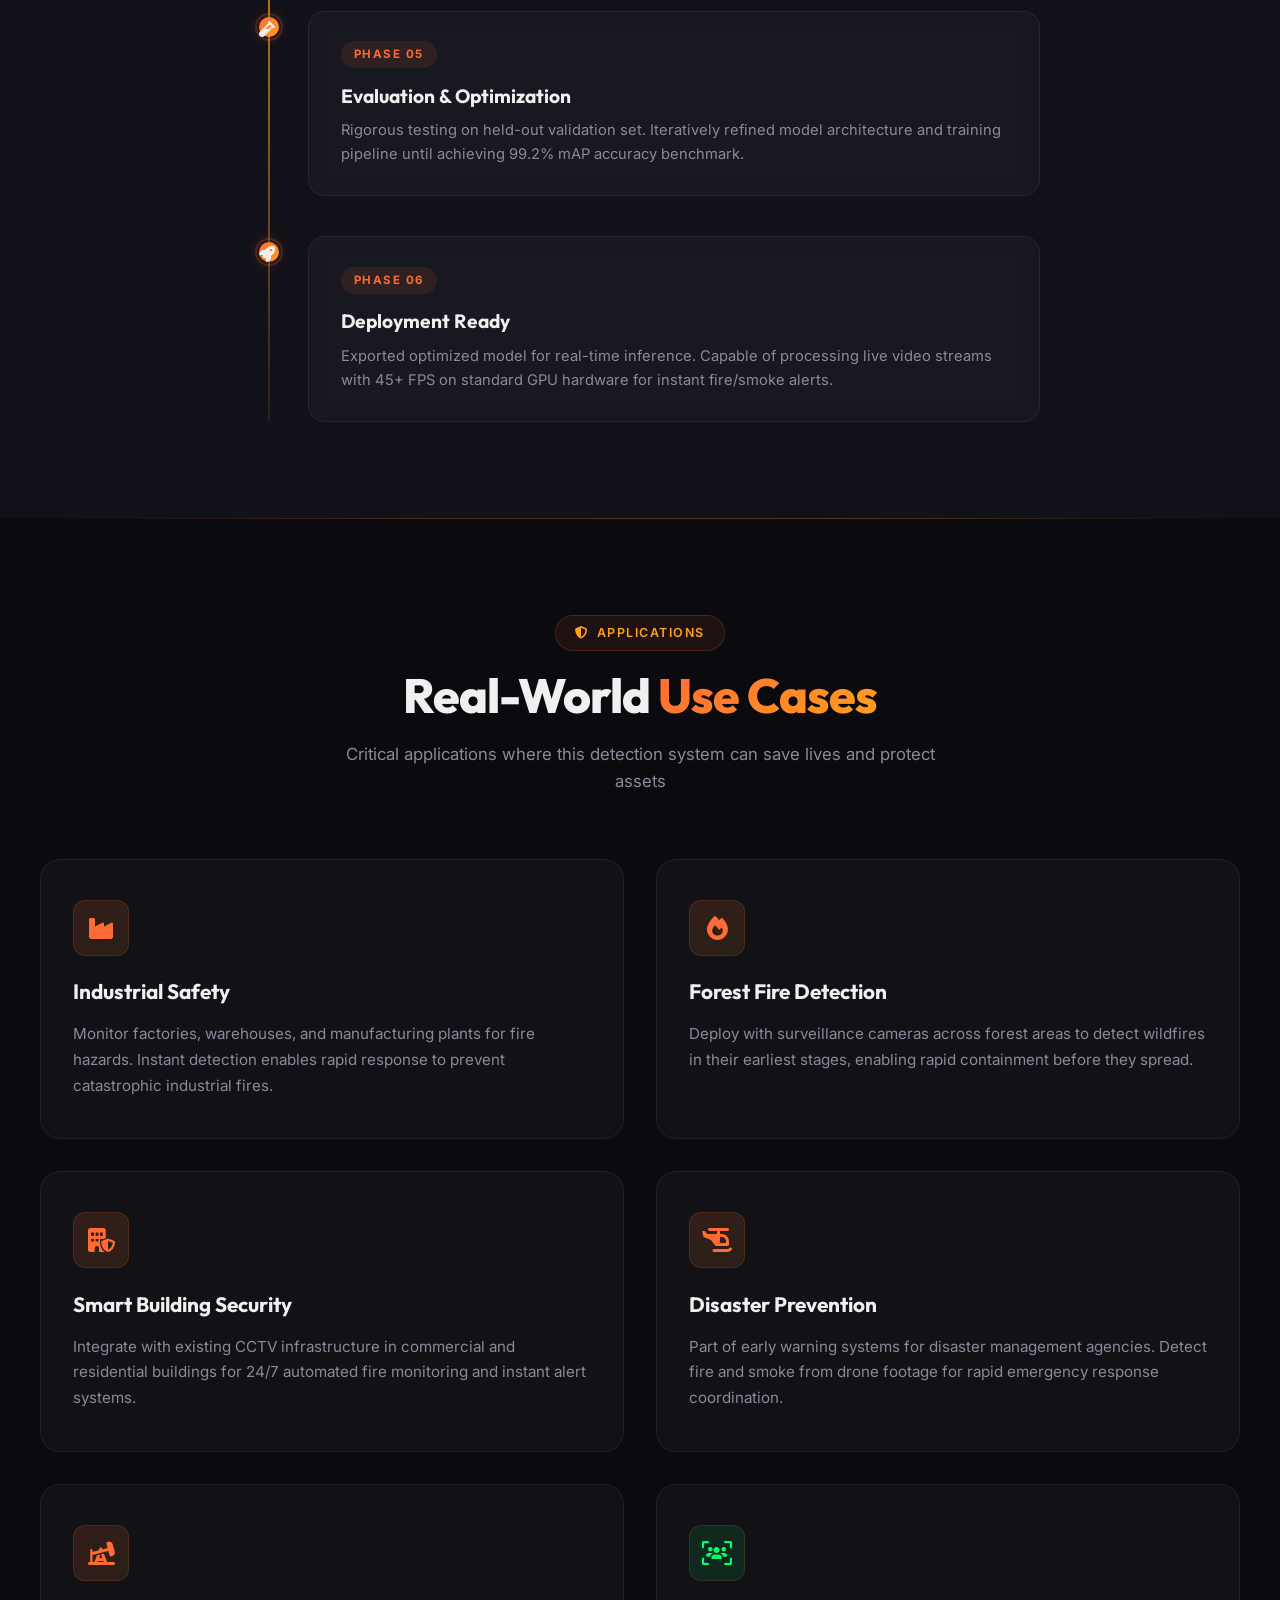
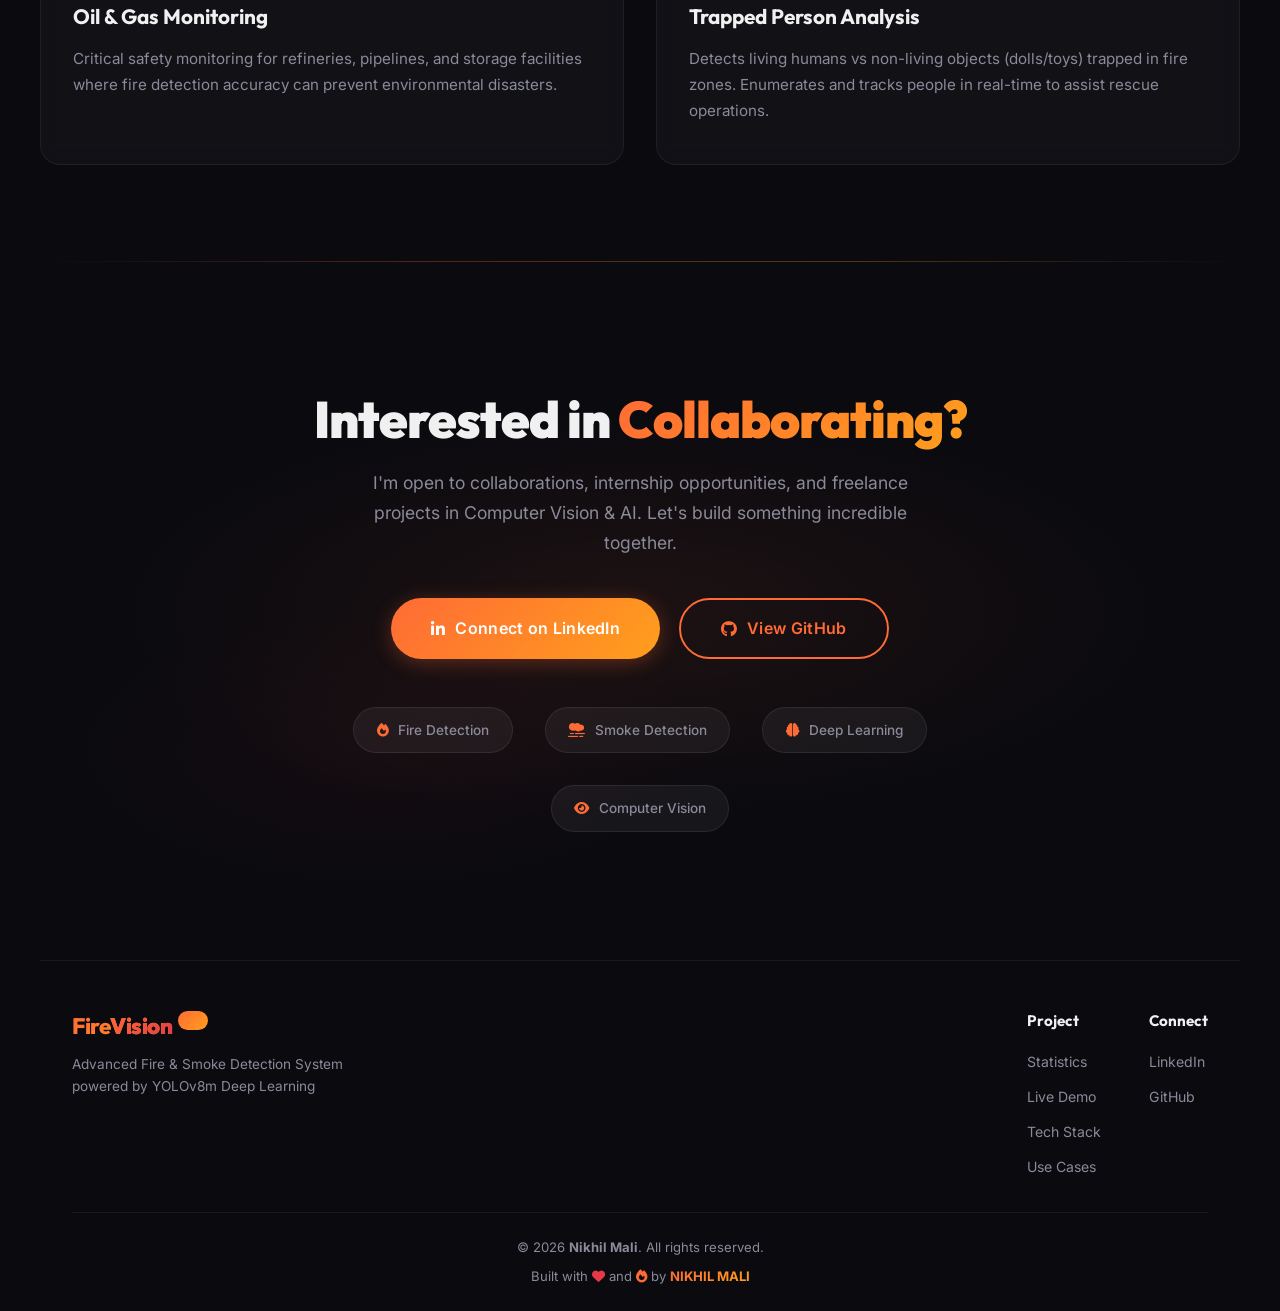
==== commit 1987bfb7: "Restructure site with separate /live workspace, fix human/shirt false fire positives, remove pitch-b" ====
--- a/index.html
+++ b/index.html
@@ -35,7 +35,7 @@
                 <li><a href="#hero">Home</a></li>
                 <li><a href="#about">About</a></li>
                 <li><a href="#stats">Statistics</a></li>
-                <li><a href="#demo">Demo</a></li>
+                <li><a href="/live" style="background: var(--fire-primary); color: white; padding: 0.4rem 0.8rem; border-radius: 6px; font-weight: bold; margin-left: 0.5rem;"><i class="fas fa-bolt"></i> Try Live</a></li>
                 <li><a href="#tech">Tech Stack</a></li>
                 <li><a href="#features">Features</a></li>
                 <li><a href="#contact">Contact</a></li>
@@ -85,11 +85,11 @@
                 </div>
             </div>
             <div class="hero-cta reveal">
-                <a href="#demo" class="btn-primary">
-                    <i class="fas fa-play"></i> Watch Demo
+                <a href="/live" class="btn-primary">
+                    <i class="fas fa-bolt"></i> Try Live Model
                 </a>
-                <a href="#stats" class="btn-secondary">
-                    <i class="fas fa-chart-bar"></i> View Results
+                <a href="#features" class="btn-secondary">
+                    <i class="fas fa-shield-halved"></i> Key Features
                 </a>
             </div>
         </div>
@@ -271,215 +271,29 @@
     <!-- ===== SECTION DIVIDER ===== -->
     <div class="section-divider"></div>
 
-    <!-- ===== LIVE DEMO SECTION ===== -->
-    <section class="video-section" id="demo">
-        <div class="section-container">
-            <div class="section-header reveal">
-                <span class="section-badge"><i class="fas fa-rocket"></i> Working Module</span>
-                <h2 class="section-title">Try It <span class="gradient-text">Live</span></h2>
-                <p class="section-subtitle">Experience real-time fire and smoke detection powered by our trained YOLOv8m model</p>
-            </div>
-            <!-- ===== WORKING LIVE DASHBOARD ===== -->
-            <div class="grid-layout" style="display: grid; grid-template-columns: 1fr 420px; gap: 2.5rem; margin-top: 3rem; text-align: left;">
-                
-                <!-- Left Column: Video & Settings -->
-                <div style="display: flex; flex-direction: column; gap: 2.5rem;">
-                    <!-- Stream Card -->
-                    <div class="panel-card" style="background: var(--bg-surface); border: 1px solid var(--border-subtle); border-radius: var(--radius-xl); padding: 1.8rem; position: relative;">
-                        <h3 style="font-family: 'Outfit'; font-size: 1.25rem; font-weight: 700; margin-bottom: 1.5rem; display: flex; align-items: center; gap: 0.6rem;">
-                            <i class="fas fa-video" style="color: var(--fire-primary);"></i> Live AI Stream
-                        </h3>
-                        <div class="video-wrapper" style="position: relative; aspect-ratio: 16/9; background: #000; border-radius: var(--radius-md); overflow: hidden; border: 1px solid var(--border-subtle);">
-                            <div class="video-placeholder" id="placeholder" style="position: absolute; inset: 0; display: flex; flex-direction: column; align-items: center; justify-content: center; text-align: center; color: var(--text-secondary); padding: 2rem; z-index: 2;">
-                                <i class="fas fa-shield-halved" style="font-size: 4rem; margin-bottom: 1.5rem; color: var(--fire-primary); opacity: 0.3;"></i>
-                                <p style="font-size: 1.1rem; margin-bottom: 0.5rem; color: var(--text-primary);">Stream Inactive</p>
-                                <p style="font-size: 0.85rem;">Select source and click <strong>Start Monitoring</strong></p>
-                            </div>
-                            <canvas id="recordCanvas" style="display: none;"></canvas>
-                            <img id="videoStream" class="video-feed" style="display: none; width: 100%; height: 100%; object-fit: contain;" alt="AI Detection Stream">
-                            <video id="webcamVideo" style="display: none; width: 100%; height: 100%; object-fit: contain; transform: scaleX(-1); position: absolute; top: 0; left: 0; z-index: 1;"></video>
-                            <canvas id="detectionCanvas" style="display: none; width: 100%; height: 100%; object-fit: contain; transform: scaleX(-1); position: absolute; top: 0; left: 0; pointer-events: none; z-index: 3;"></canvas>
-                        </div>
-                        <div class="video-controls" style="display: flex; gap: 1rem; margin-top: 1.5rem; flex-wrap: wrap;">
-                            <button class="btn-primary" id="startBtn" onclick="startStream()" style="border: none; cursor: pointer; text-decoration: none;">
-                                <i class="fas fa-play"></i> Start Monitoring
-                            </button>
-                            <button class="btn-secondary" id="stopBtn" onclick="stopStream()" style="display: none; border: 1px solid var(--border-subtle); cursor: pointer; text-decoration: none;">
-                                <i class="fas fa-stop"></i> Stop Stream
-                            </button>
-                            <button class="btn-secondary" id="flipBtn" onclick="flipCamera()" style="display: none; border: 1px solid var(--border-subtle); cursor: pointer; text-decoration: none;">
-                                <i class="fas fa-sync-alt"></i> Flip Camera
-                            </button>
-                            <button class="btn-secondary" id="recordBtn" onclick="toggleRecording()" disabled style="border: 1px solid var(--border-subtle); cursor: pointer; text-decoration: none;">
-                                <i class="fas fa-circle" id="recordIcon" style="color: #ff3344;"></i> <span id="recordText">Record Session</span>
-                            </button>
-                            <button class="btn-secondary" onclick="generatePDFReport()" style="border: 1px solid var(--border-subtle); cursor: pointer; text-decoration: none;">
-                                <i class="fas fa-file-pdf" style="color: #ea4335;"></i> PDF Report
-                            </button>
-                            <button class="btn-secondary" onclick="triggerManualScreenshot()" style="border: 1px solid var(--border-subtle); cursor: pointer; text-decoration: none;">
-                                <i class="fas fa-camera"></i> Snapshot
-                            </button>
-                        </div>
-                    </div>
-
-                    <!-- Custom File Upload Card -->
-                    <div class="panel-card" style="background: var(--bg-surface); border: 1px solid var(--border-subtle); border-radius: var(--radius-xl); padding: 1.8rem;">
-                        <h3 style="font-family: 'Outfit'; font-size: 1.25rem; font-weight: 700; margin-bottom: 0.8rem; display: flex; align-items: center; gap: 0.6rem;">
-                            <i class="fas fa-file-upload" style="color: var(--fire-primary);"></i> Process Custom Video / Image
-                        </h3>
-                        <p style="color: var(--text-secondary); font-size: 0.85rem; margin-bottom: 1.5rem;">
-                            Recruiter Demo: Upload a video or image containing fire/smoke to see the model run inference on it instantly.
-                        </p>
-                        <form id="uploadForm" enctype="multipart/form-data">
-                            <div class="upload-zone" onclick="document.getElementById('fileInput').click()" style="border: 2px dashed var(--border-subtle); border-radius: var(--radius-md); padding: 2rem; text-align: center; cursor: pointer; background: rgba(255,255,255,0.01); transition: var(--transition);">
-                                <i class="fas fa-cloud-arrow-up" style="font-size: 2.5rem; color: var(--text-secondary); margin-bottom: 1rem;"></i>
-                                <p id="uploadText" style="margin-bottom: 0.3rem;">Drag &amp; Drop or Click to Upload Video/Image</p>
-                                <span style="font-size:0.75rem; color: var(--text-secondary);">Supports MP4, AVI, JPG, PNG</span>
-                                <input type="file" id="fileInput" name="file" style="display: none;" onchange="handleFileSelect(this)">
-                            </div>
-                            <button type="button" class="btn-secondary" id="processUploadBtn" onclick="uploadAndProcess()" style="width: 100%; display: none; margin-top: 1rem; border: 1px solid var(--border-subtle); cursor: pointer; text-decoration: none; padding: 0.8rem;">
-                                <i class="fas fa-microchip"></i> Process Uploaded File
-                            </button>
-                        </form>
-                    </div>
-
-                    <!-- SMS Emergency Alert Settings -->
-                    <div class="panel-card" style="background: var(--bg-surface); border: 1px solid var(--border-subtle); border-radius: var(--radius-xl); padding: 1.8rem;">
-                        <h3 style="font-family: 'Outfit'; font-size: 1.25rem; font-weight: 700; margin-bottom: 1.2rem; display: flex; align-items: center; gap: 0.6rem;">
-                            <i class="fas fa-sms" style="color: var(--fire-primary);"></i> SMS Emergency Alert Settings
-                        </h3>
-                        <p style="color: var(--text-secondary); font-size: 0.85rem; margin-bottom: 1.5rem;">
-                            Configure real-time Twilio SMS alerts when fire/smoke is detected. If credentials are left blank, simulation mode is active.
-                        </p>
-                        
-                        <div style="display: flex; justify-content: space-between; align-items: center; margin-bottom: 1.5rem;">
-                            <h4 style="font-size: 0.95rem; font-weight: 600;"><i class="fas fa-shield-halved" style="color: var(--accent-teal); margin-right: 0.5rem;"></i> Enable SMS Alerts</h4>
-                            <label class="switch">
-                                <input type="checkbox" id="smsEnable" onchange="saveNotificationConfig()">
-                                <span class="slider"></span>
-                            </label>
-                        </div>
-                        <div style="display: flex; flex-direction: column; gap: 1rem;">
-                            <div style="display: flex; flex-direction: column; gap: 0.4rem;">
-                                <label style="font-size: 0.8rem; color: var(--text-secondary);">Recipient Mobile Number</label>
-                                <input type="text" id="smsTo" placeholder="+919876543210" onchange="saveNotificationConfig()" style="padding: 0.75rem; background: rgba(255,255,255,0.02); border: 1px solid var(--border-subtle); border-radius: 8px; color: var(--text-primary); outline: none;">
-                            </div>
-                            <div style="display: grid; grid-template-columns: 1fr 1fr; gap: 1rem;">
-                                <div style="display: flex; flex-direction: column; gap: 0.4rem;">
-                                    <label style="font-size: 0.8rem; color: var(--text-secondary);">Twilio Account SID</label>
-                                    <input type="text" id="smsSid" placeholder="AC..." onchange="saveNotificationConfig()" style="padding: 0.75rem; background: rgba(255,255,255,0.02); border: 1px solid var(--border-subtle); border-radius: 8px; color: var(--text-primary); outline: none;">
-                                </div>
-                                <div style="display: flex; flex-direction: column; gap: 0.4rem;">
-                                    <label style="font-size: 0.8rem; color: var(--text-secondary);">Twilio Auth Token</label>
-                                    <input type="password" id="smsToken" placeholder="Token" onchange="saveNotificationConfig()" style="padding: 0.75rem; background: rgba(255,255,255,0.02); border: 1px solid var(--border-subtle); border-radius: 8px; color: var(--text-primary); outline: none;">
-                                </div>
-                            </div>
-                            <div style="display: flex; flex-direction: column; gap: 0.4rem;">
-                                <label style="font-size: 0.8rem; color: var(--text-secondary);">Twilio Phone Number (From)</label>
-                                <input type="text" id="smsFrom" placeholder="+1234567890" onchange="saveNotificationConfig()" style="padding: 0.75rem; background: rgba(255,255,255,0.02); border: 1px solid var(--border-subtle); border-radius: 8px; color: var(--text-primary); outline: none;">
-                            </div>
-                        </div>
-                    </div>
-                </div>
-
-                <!-- Right Column: Analytics & Stats -->
-                <div style="display: flex; flex-direction: column; gap: 2.5rem;">
-                    <!-- Siren Control -->
-                    <div class="panel-card" style="background: var(--bg-surface); border: 1px solid var(--border-subtle); border-radius: var(--radius-xl); padding: 1.5rem; display: flex; justify-content: space-between; align-items: center; background: rgba(255, 77, 0, 0.02); border-color: rgba(255, 77, 0, 0.15);">
-                        <div style="display: flex; align-items: center; gap: 0.8rem;">
-                            <i class="fas fa-volume-up" style="font-size: 1.4rem; color: var(--fire-primary);"></i>
-                            <div>
-                                <h4 style="font-size: 0.95rem; font-weight: 700;">Audio Siren Alarm</h4>
-                                <p style="font-size: 0.75rem; color: var(--text-secondary);">Play alarm sound in browser</p>
-                            </div>
-                        </div>
-                        <label class="switch">
-                            <input type="checkbox" id="alarmToggle">
-                            <span class="slider"></span>
-                        </label>
-                    </div>
-
-                    <!-- Live Analytics -->
-                    <div class="panel-card" style="background: var(--bg-surface); border: 1px solid var(--border-subtle); border-radius: var(--radius-xl); padding: 1.8rem;">
-                        <h3 style="font-family: 'Outfit'; font-size: 1.25rem; font-weight: 700; margin-bottom: 1.5rem; display: flex; align-items: center; gap: 0.6rem;">
-                            <i class="fas fa-chart-line" style="color: var(--fire-primary);"></i> Live Analytics
-                        </h3>
-                        <div style="display: grid; grid-template-columns: repeat(auto-fit, minmax(100px, 1fr)); gap: 1rem; margin-bottom: 1.5rem;">
-                            <div style="background: rgba(255,255,255,0.01); border: 1px solid var(--border-subtle); border-radius: var(--radius-md); padding: 1rem; text-align: center;">
-                                <div class="val" id="fireVal" style="font-family: 'Outfit'; font-size: 1.8rem; font-weight: 800; color: var(--fire-primary);">0%</div>
-                                <div style="font-size: 0.75rem; color: var(--text-secondary); text-transform: uppercase; margin-top: 0.3rem;">🔥 Fire Conf</div>
-                            </div>
-                            <div style="background: rgba(255,255,255,0.01); border: 1px solid var(--border-subtle); border-radius: var(--radius-md); padding: 1rem; text-align: center;">
-                                <div class="val" id="smokeVal" style="font-family: 'Outfit'; font-size: 1.8rem; font-weight: 800; color: var(--text-primary);">0%</div>
-                                <div style="font-size: 0.75rem; color: var(--text-secondary); text-transform: uppercase; margin-top: 0.3rem;">💨 Smoke Conf</div>
-                            </div>
-                            <div style="background: rgba(255,255,255,0.01); border: 1px solid var(--border-subtle); border-radius: var(--radius-md); padding: 1rem; text-align: center;">
-                                <div class="val" id="fpsVal" style="font-family: 'Outfit'; font-size: 1.8rem; font-weight: 800; color: var(--accent-teal);">0</div>
-                                <div style="font-size: 0.75rem; color: var(--text-secondary); text-transform: uppercase; margin-top: 0.3rem;">⚡ FPS</div>
-                            </div>
-                            <div style="background: rgba(255,255,255,0.01); border: 1px solid var(--border-subtle); border-radius: var(--radius-md); padding: 1rem; text-align: center;">
-                                <div class="val" id="peopleVal" style="font-family: 'Outfit'; font-size: 1.8rem; font-weight: 800; color: #00ff6a;">0</div>
-                                <div style="font-size: 0.75rem; color: var(--text-secondary); text-transform: uppercase; margin-top: 0.3rem;">🧍 Trapped People</div>
-                            </div>
-                            <div style="background: rgba(255,255,255,0.01); border: 1px solid var(--border-subtle); border-radius: var(--radius-md); padding: 1rem; text-align: center;">
-                                <div class="val" id="alertsCount" style="font-family: 'Outfit'; font-size: 1.8rem; font-weight: 800; color: var(--fire-primary);">0</div>
-                                <div style="font-size: 0.75rem; color: var(--text-secondary); text-transform: uppercase; margin-top: 0.3rem;">🚨 Alerts</div>
-                            </div>
-                        </div>
-                        <div style="height: 160px;">
-                            <canvas id="confidenceChart"></canvas>
-                        </div>
-                    </div>
-
-                    <!-- Alert History Gallery -->
-                    <div class="panel-card" style="background: var(--bg-surface); border: 1px solid var(--border-subtle); border-radius: var(--radius-xl); padding: 1.8rem;">
-                        <h3 style="font-family: 'Outfit'; font-size: 1.25rem; font-weight: 700; margin-bottom: 1.5rem; display: flex; align-items: center; gap: 0.6rem;">
-                            <i class="fas fa-history" style="color: var(--fire-primary);"></i> Captured Alerts Gallery
-                        </h3>
-                        <div class="alert-gallery" id="alertGallery" style="display: grid; grid-template-columns: 1fr 1fr; gap: 0.8rem; max-height: 240px; overflow-y: auto;"></div>
-                    </div>
-
-                    <!-- Settings -->
-                    <div class="panel-card" style="background: var(--bg-surface); border: 1px solid var(--border-subtle); border-radius: var(--radius-xl); padding: 1.8rem;">
-                        <h3 style="font-family: 'Outfit'; font-size: 1.25rem; font-weight: 700; margin-bottom: 1.5rem; display: flex; align-items: center; gap: 0.6rem;">
-                            <i class="fas fa-cog" style="color: var(--fire-primary);"></i> Settings
-                        </h3>
-                        <div style="display: flex; flex-direction: column; gap: 1.2rem;">
-                            <div style="display: flex; flex-direction: column; gap: 0.4rem;">
-                                <label style="font-size: 0.82rem; color: var(--text-secondary);">Video Source</label>
-                                <select id="sourceSelect" style="padding: 0.75rem; background: rgba(255,255,255,0.02); border: 1px solid var(--border-subtle); border-radius: 8px; color: var(--text-primary); outline: none; cursor: pointer;">
-                                    <option value="webcam">📷 Live Web Camera (Real-Time)</option>
-                                    <option value="static/sample-fire.mp4">🎬 Demo: Forest Fire Video</option>
-                                    <option value="static/sample-smoke.mp4">🎬 Demo: Smoke Hazard Video</option>
-                                </select>
-                            </div>
-                            <div class="control-group">
-                                <label style="display: flex; justify-content: space-between;">
-                                    <span style="font-weight: 500; font-size: 0.95rem;">AI Confidence Threshold</span>
-                                    <span id="thresholdVal" style="color: var(--fire-primary); font-weight: 700;">65%</span>
-                                </label>
-                                <input type="range" id="thresholdSlider" min="15" max="95" value="65" style="accent-color: var(--fire-primary);" oninput="document.getElementById('thresholdVal').textContent = this.value + '%'">
-                            </div>
-                        </div>
-                    </div>
-
-                    <!-- System Logs -->
-                    <div class="panel-card" style="background: var(--bg-surface); border: 1px solid var(--border-subtle); border-radius: var(--radius-xl); padding: 1.8rem;">
-                        <h3 style="font-family: 'Outfit'; font-size: 1.25rem; font-weight: 700; margin-bottom: 1.5rem; display: flex; align-items: center; gap: 0.6rem;">
-                            <i class="fas fa-terminal" style="color: var(--fire-primary);"></i> System Event Logs
-                        </h3>
-                        <div class="log-box" id="logBox" style="background: #020204; border: 1px solid var(--border-subtle); border-radius: var(--radius-md); padding: 1rem; height: 160px; overflow-y: auto; font-family: monospace; font-size: 0.8rem;">
-                            <div class="log-line" style="margin-bottom: 0.4rem; display: flex; gap: 0.8rem;">
-                                <span class="log-time" style="color: var(--accent-teal);">[System]</span>
-                                <span class="log-text" style="color: var(--text-secondary);">FireVision AI dashboard initialized.</span>
-                            </div>
-                        </div>
-                    </div>
-                </div>
-            </div>
-        </div>
-    </section>
-
+    <!-- ===== LIVE DEMO CALLOUT ===== -->
+    <section class="video-section" id="demo" style="padding: 5rem 0; background: linear-gradient(135deg, rgba(26,11,4,0.6) 0%, rgba(10,10,12,0.9) 100%);">
+        <div class="section-container" style="text-align: center; max-width: 800px; margin: 0 auto;">
+            <div class="section-header reveal" style="margin-bottom: 2.5rem;">
+                <span class="section-badge"><i class="fas fa-desktop"></i> Try Live Model</span>
+                <h2 class="section-title">Experience the <span class="gradient-text">Live Workspace</span></h2>
+                <p class="section-subtitle">We have moved the live detection interface to a dedicated distraction-free workspace for optimal performance and mobile responsiveness.</p>
+            </div>
+            <div class="panel-card reveal" style="background: var(--bg-surface); border: 1px solid var(--border-subtle); border-radius: var(--radius-xl); padding: 3rem; display: flex; flex-direction: column; align-items: center; gap: 1.5rem; box-shadow: var(--shadow-xl);">
+                <div style="font-size: 4rem; color: var(--fire-primary); filter: drop-shadow(0 0 15px rgba(255, 77, 0, 0.4));">
+                    <i class="fas fa-video"></i>
+                </div>
+                <h3 style="font-family: 'Outfit'; font-size: 1.5rem; font-weight: 700; color: var(--text-primary);">Dedicated AI Stream Workspace</h3>
+                <p style="color: var(--text-secondary); max-width: 500px; font-size: 0.95rem; line-height: 1.6;">
+                    Connect your webcam or run high-precision pre-recorded emergency scenarios with dual-model AI analysis, real-time trapped person counting, anti-spoofing checks, and automated reporting.
+                </p>
+                <a href="/live" class="btn-primary" style="margin-top: 1rem; display: inline-flex; align-items: center; gap: 0.8rem; text-decoration: none; padding: 1rem 2rem; border-radius: 8px; font-weight: 700; cursor: pointer; border: none; background: var(--fire-primary); color: white;">
+                    <i class="fas fa-bolt"></i> Open Live Dashboard <i class="fas fa-arrow-right"></i>
+                </a>
+            </div>
+        </div>
+    </section>
+    
     <!-- ===== SECTION DIVIDER ===== -->
     <div class="section-divider"></div>
 
@@ -704,11 +518,11 @@
                     <p>Critical safety monitoring for refineries, pipelines, and storage facilities where fire detection accuracy can prevent environmental disasters.</p>
                 </div>
                 <div class="feature-card reveal">
-                    <div class="feature-icon">
-                        <i class="fas fa-city"></i>
-                    </div>
-                    <h3>Urban Surveillance</h3>
-                    <p>Smart city integration with traffic and surveillance camera networks for city-wide fire detection and automated emergency dispatch.</p>
+                    <div class="feature-icon" style="background: rgba(0, 255, 106, 0.1); color: #00ff6a;">
+                        <i class="fas fa-users-viewfinder"></i>
+                    </div>
+                    <h3>Trapped Person Analysis</h3>
+                    <p>Detects living humans vs non-living objects (dolls/toys) trapped in fire zones. Enumerates and tracks people in real-time to assist rescue operations.</p>
                 </div>
             </div>
         </div>
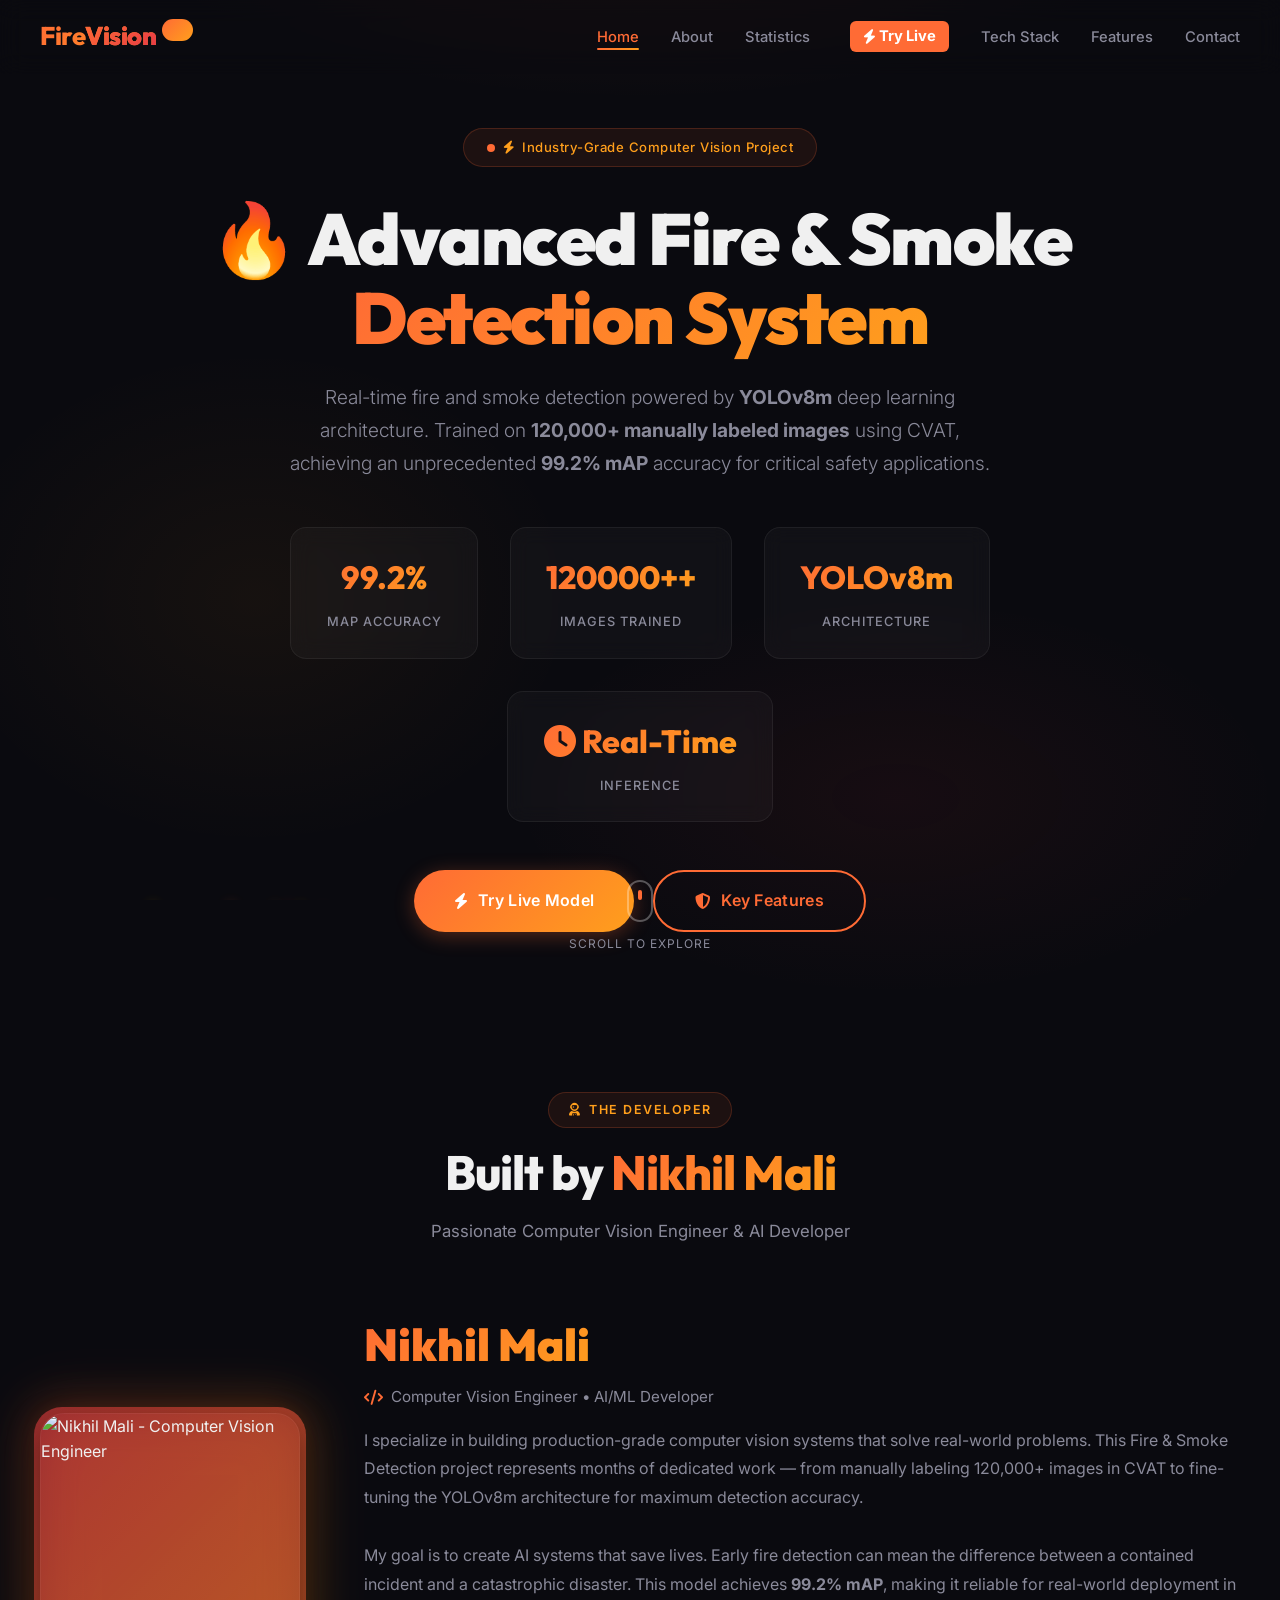
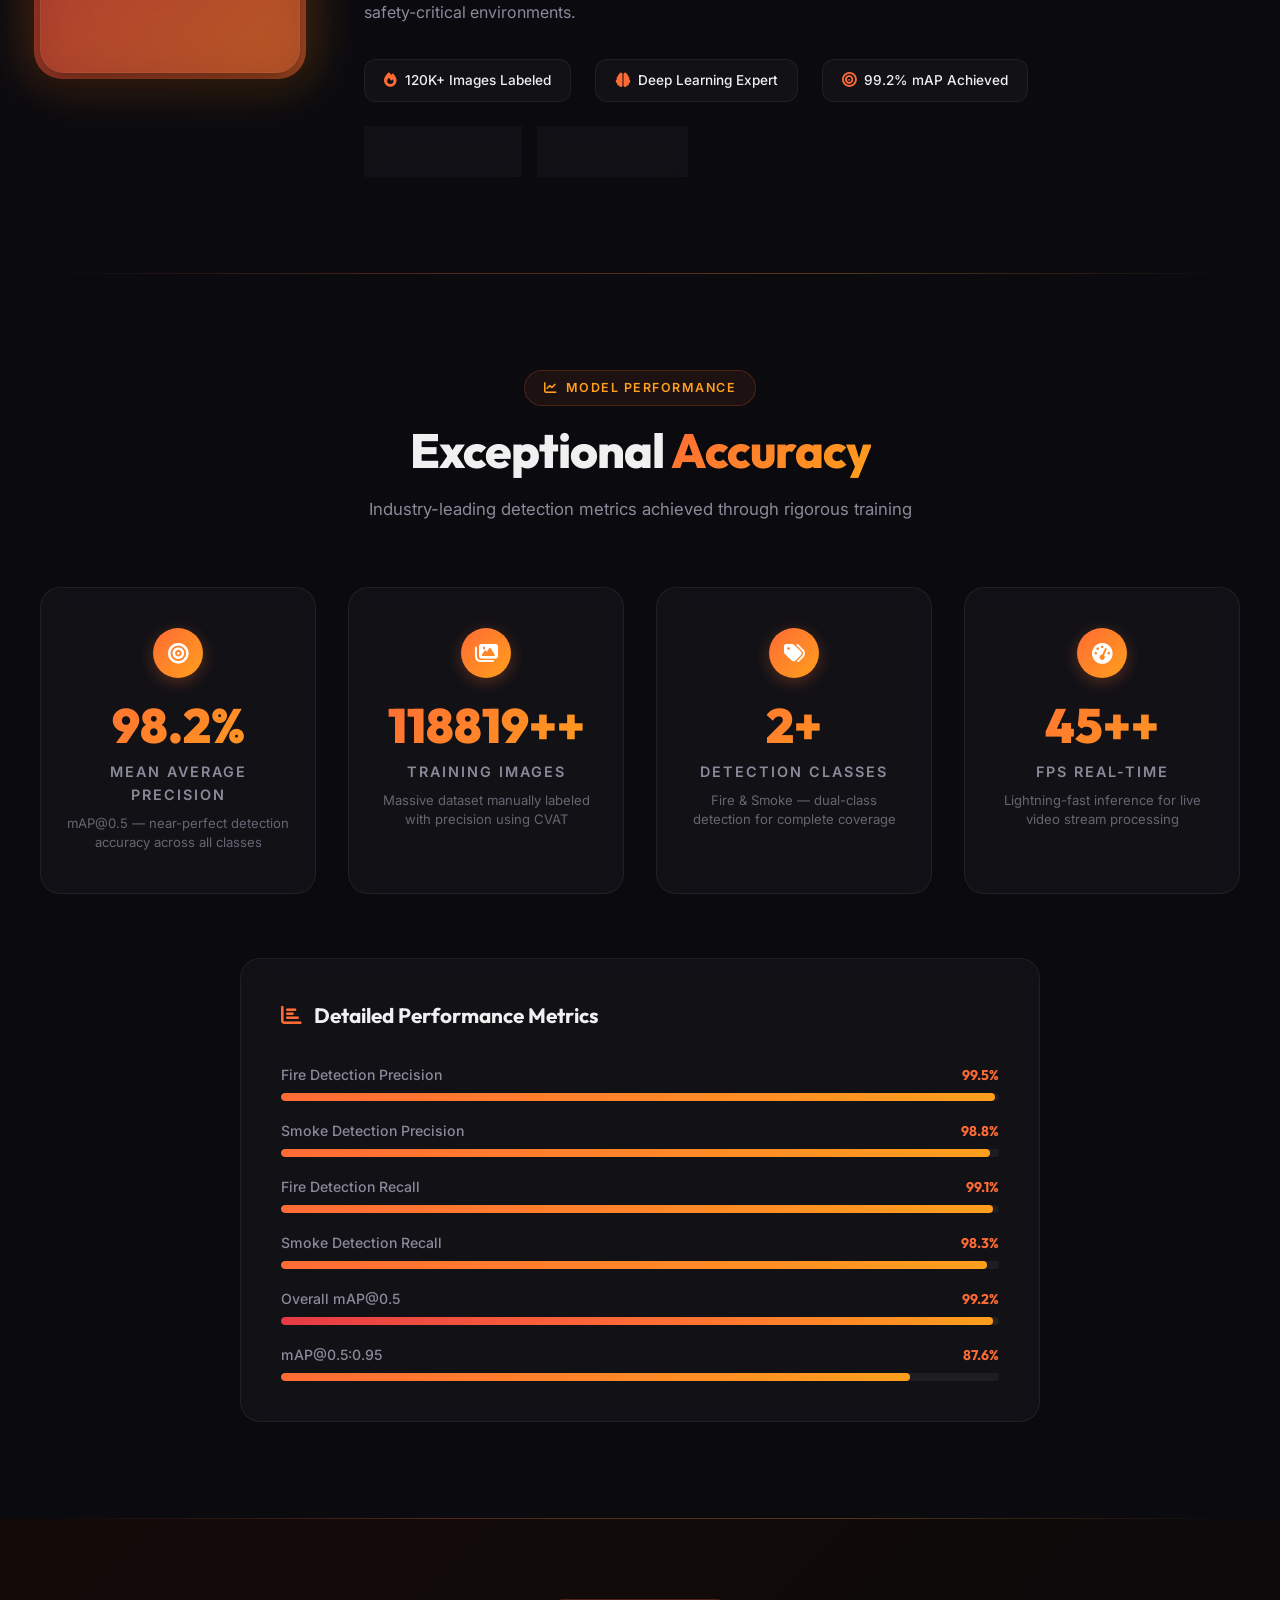
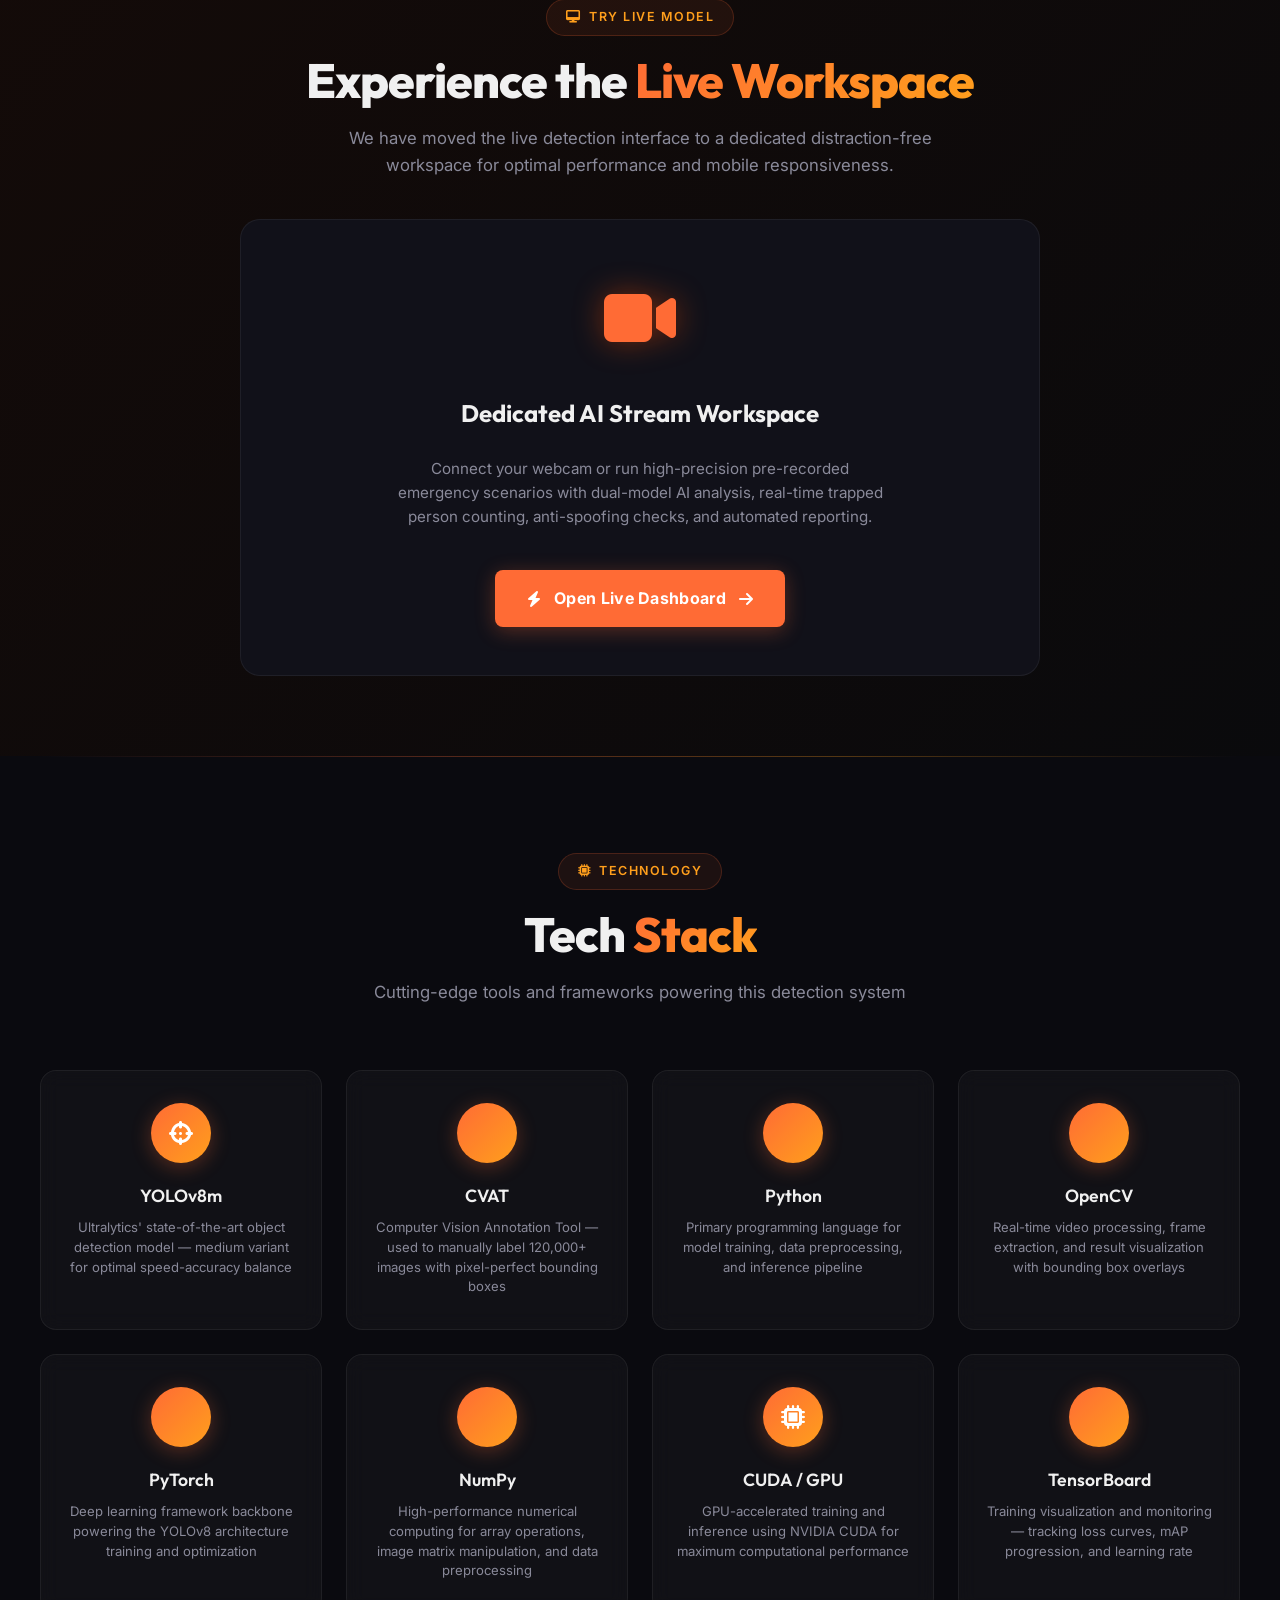
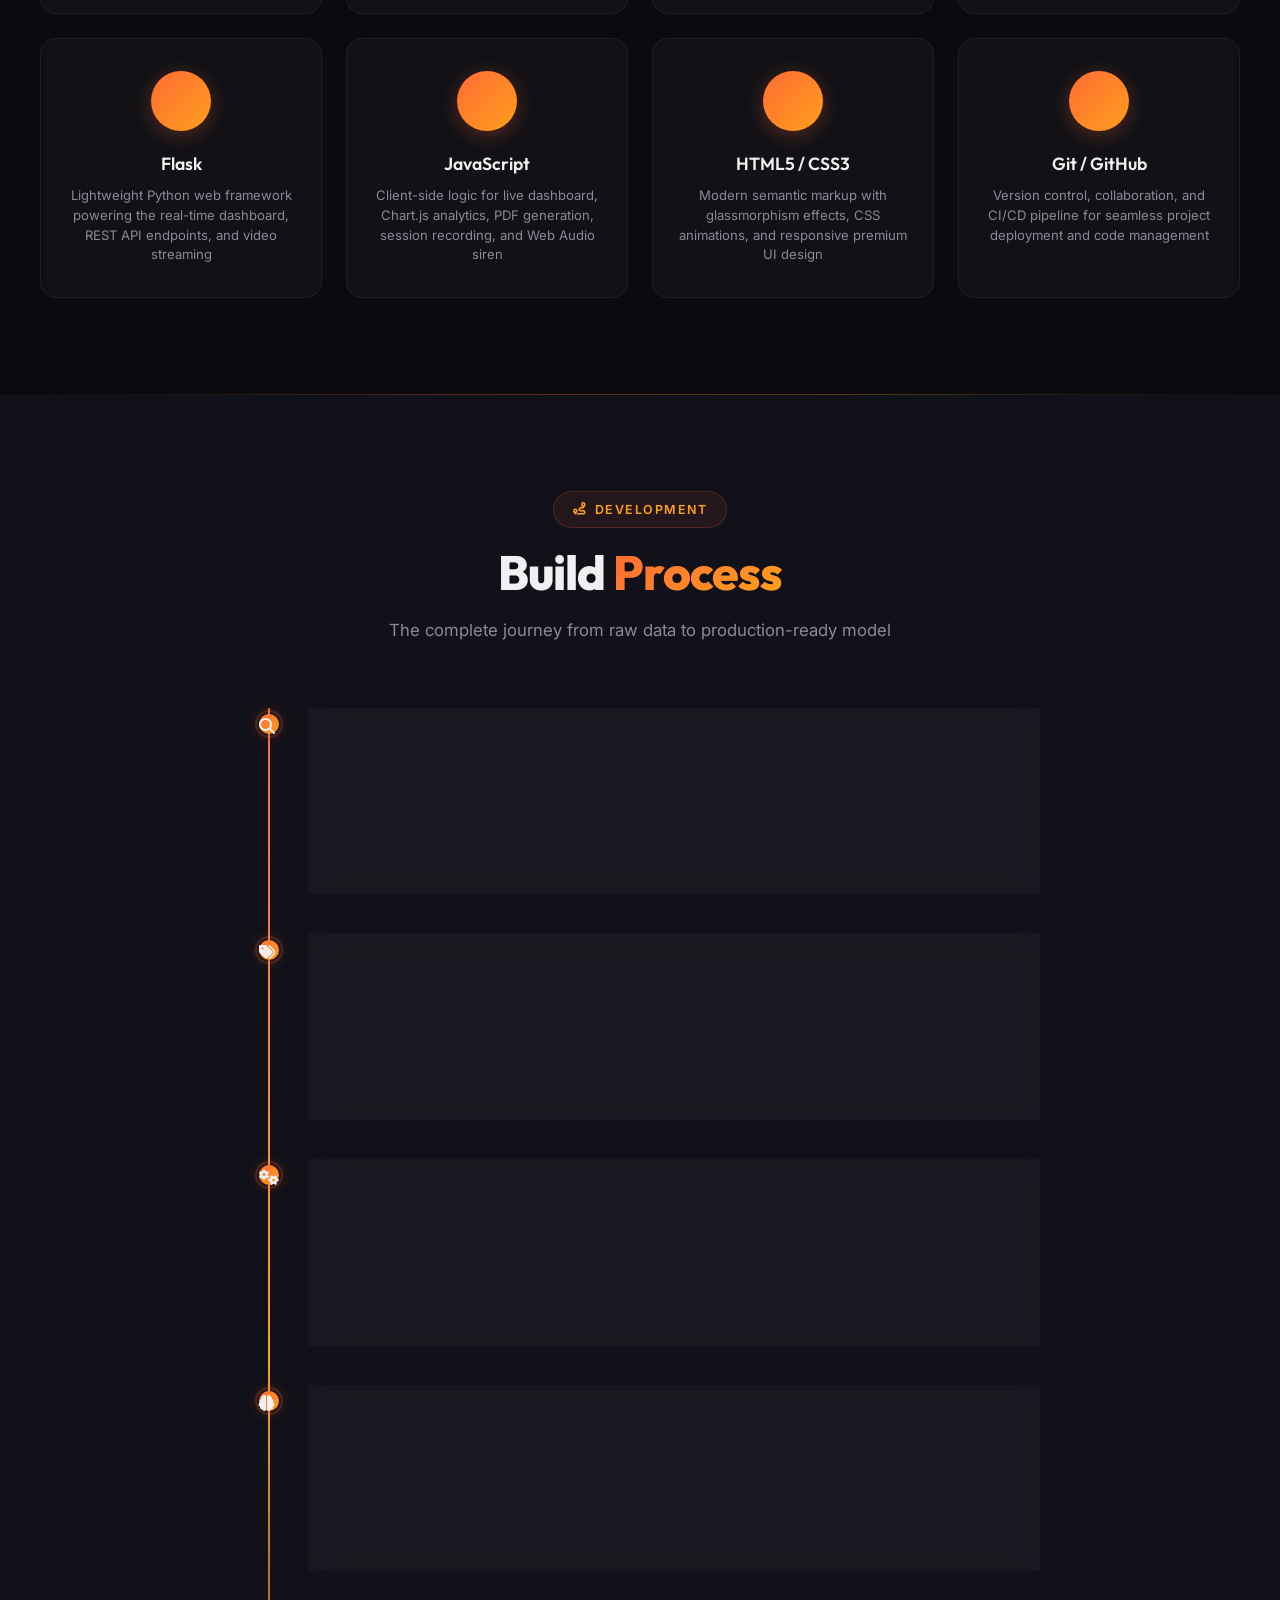
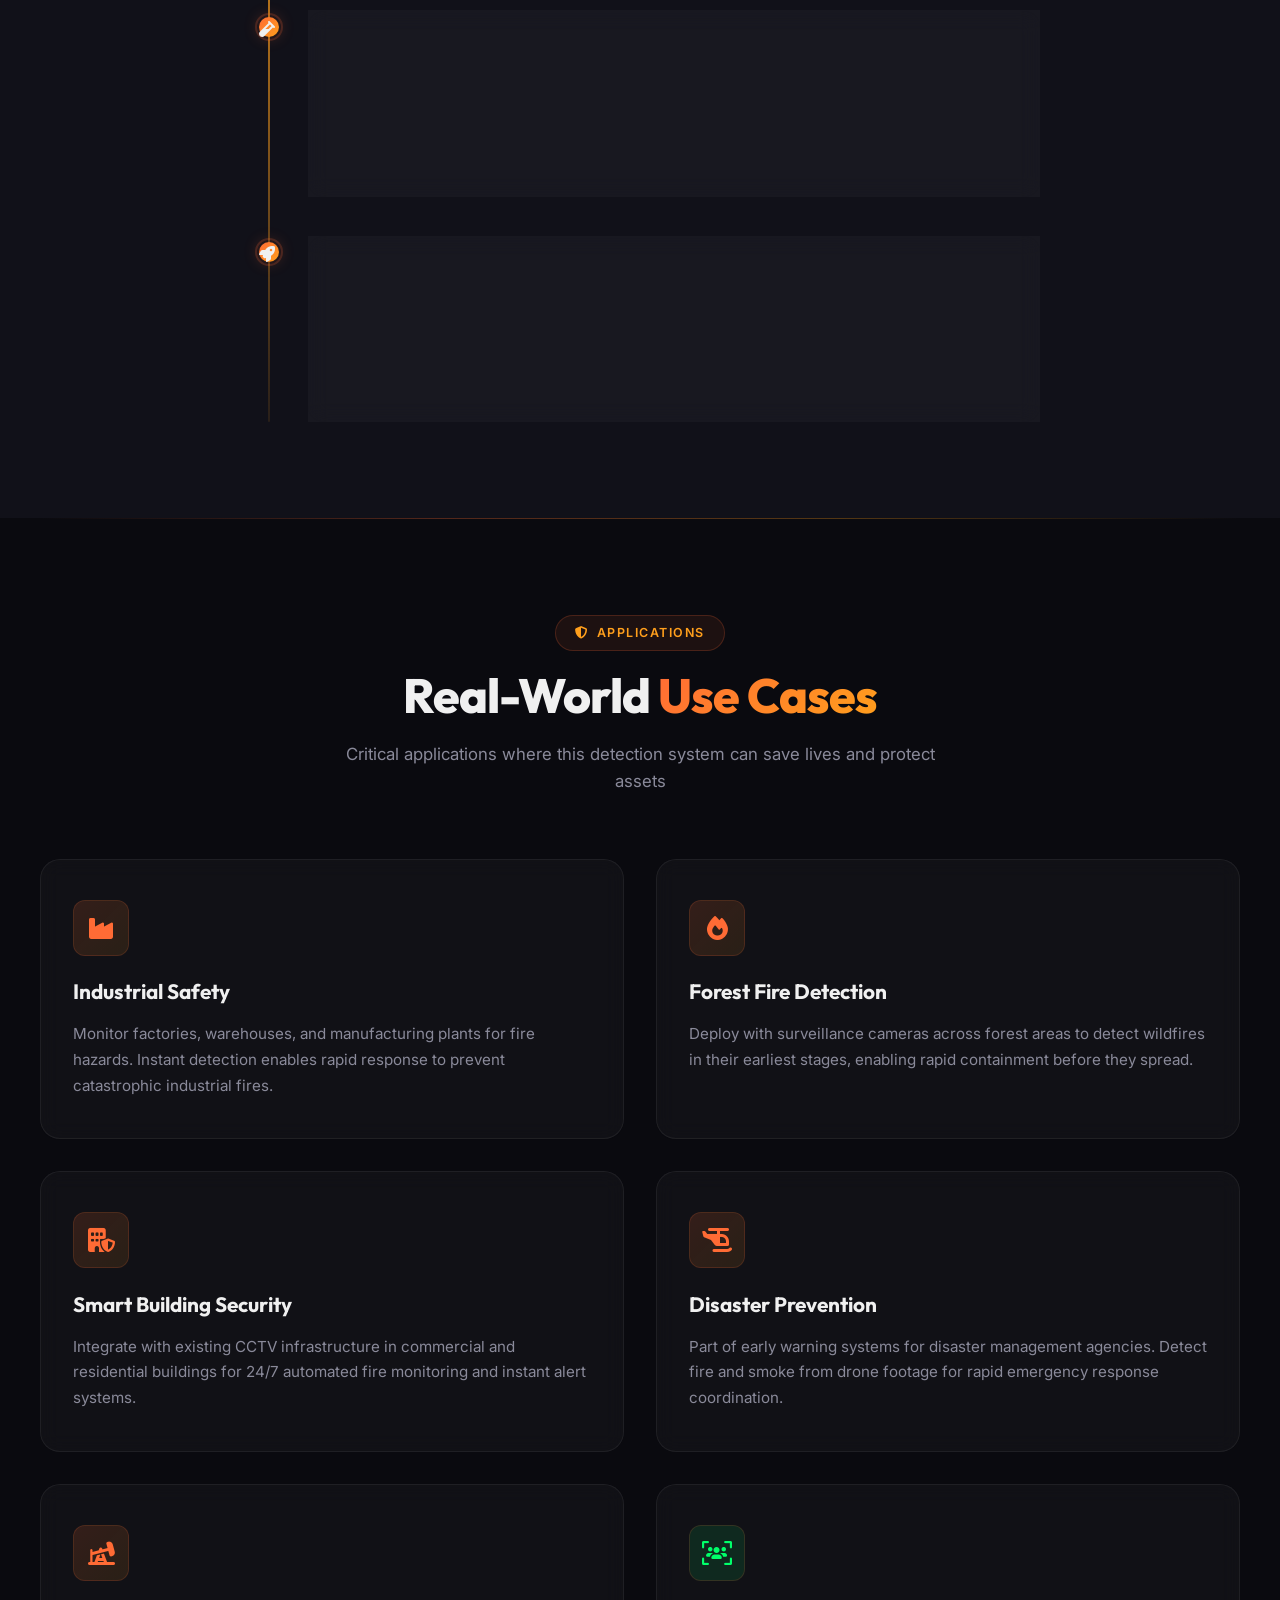
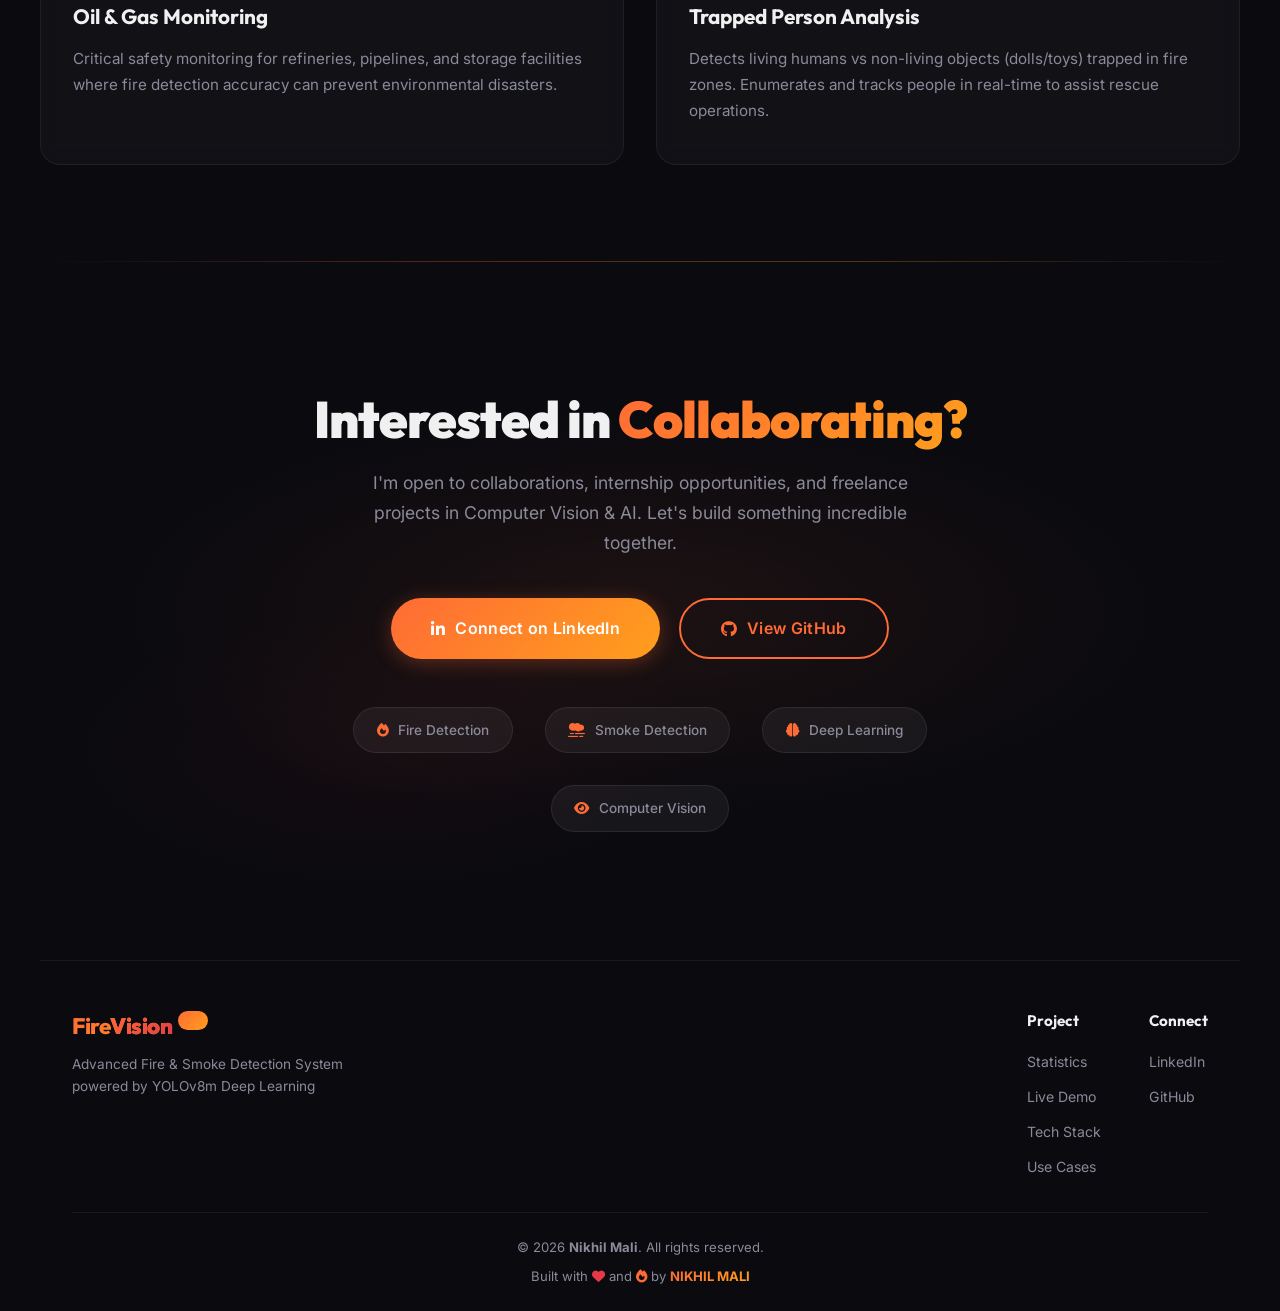
==== commit bbf4d0f7: "Optimize cold-start delay by adding startup YOLO model warmups with dummy frame inference, and bump " ====
--- a/index.html
+++ b/index.html
@@ -606,6 +606,6 @@
         </div>
     </footer>
 
-    <script src="script.js?v=14"></script>
+    <script src="script.js?v=15"></script>
 </body>
 </html>
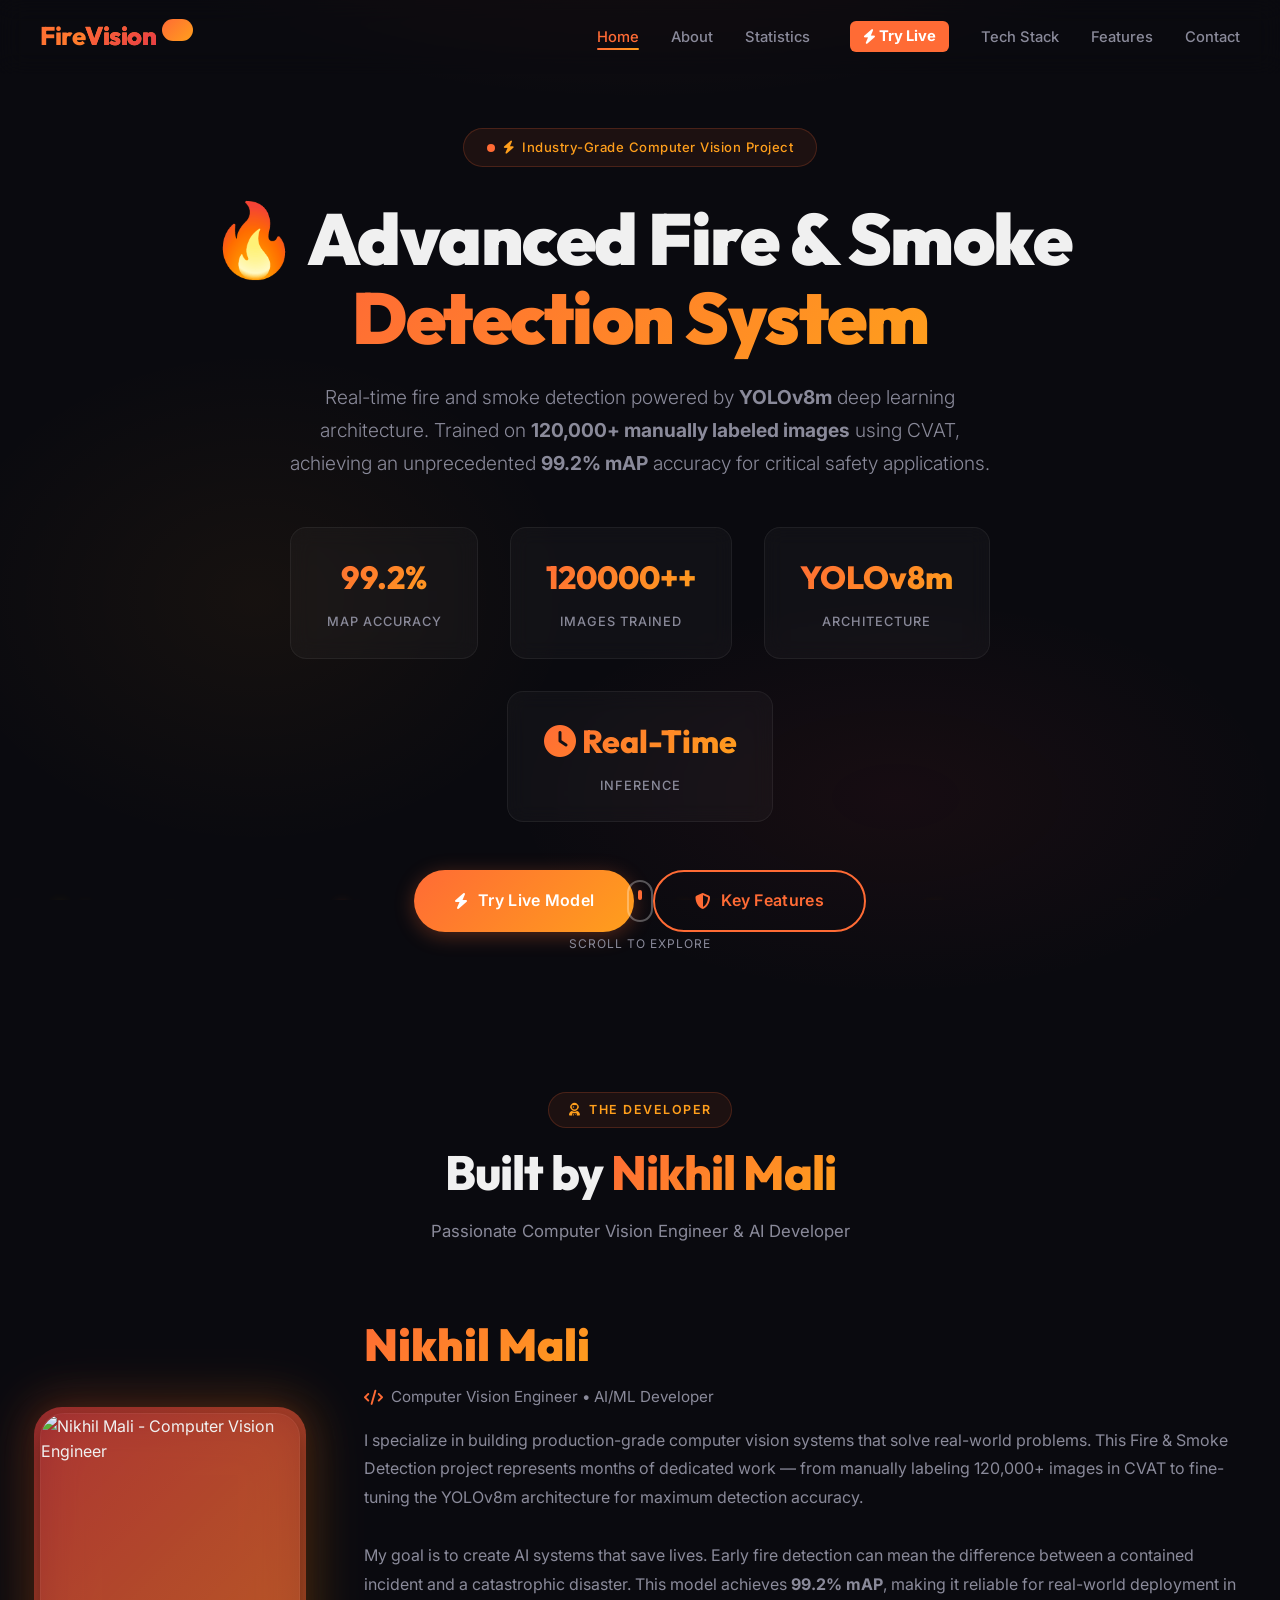
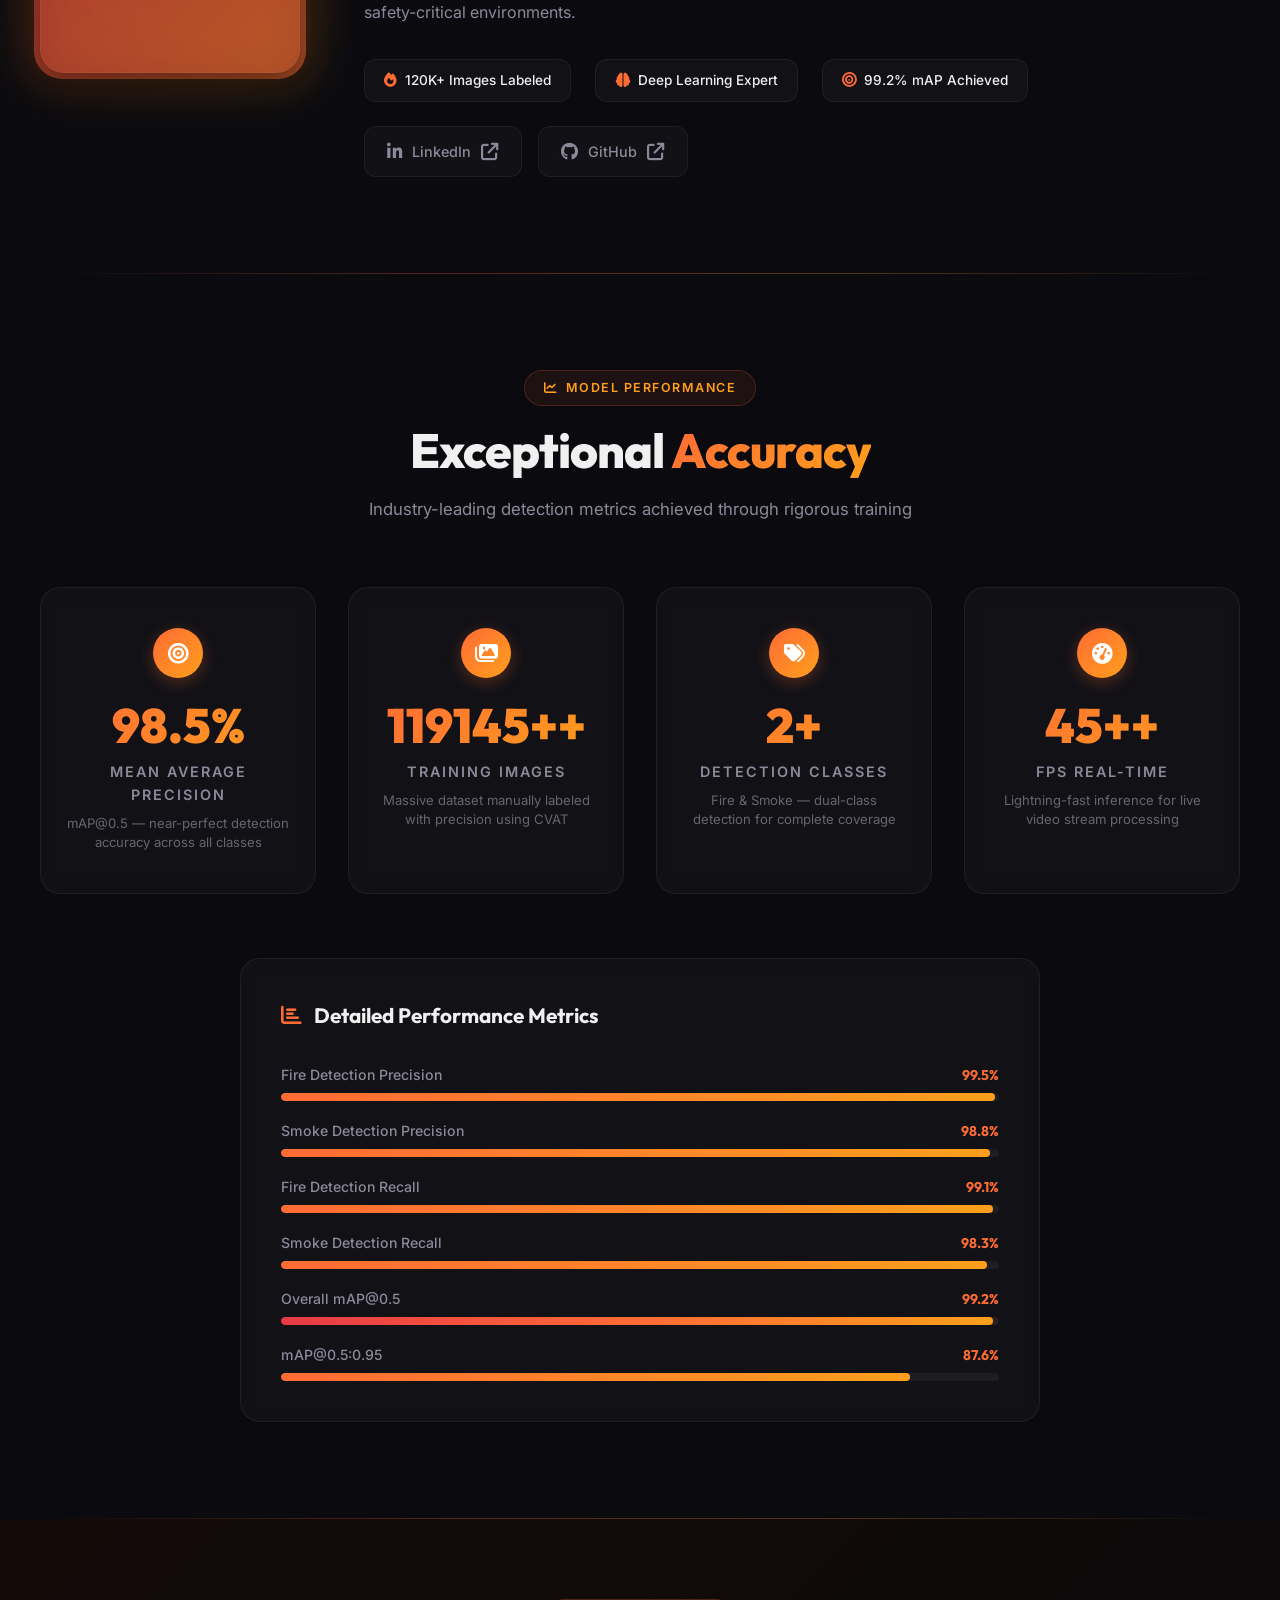
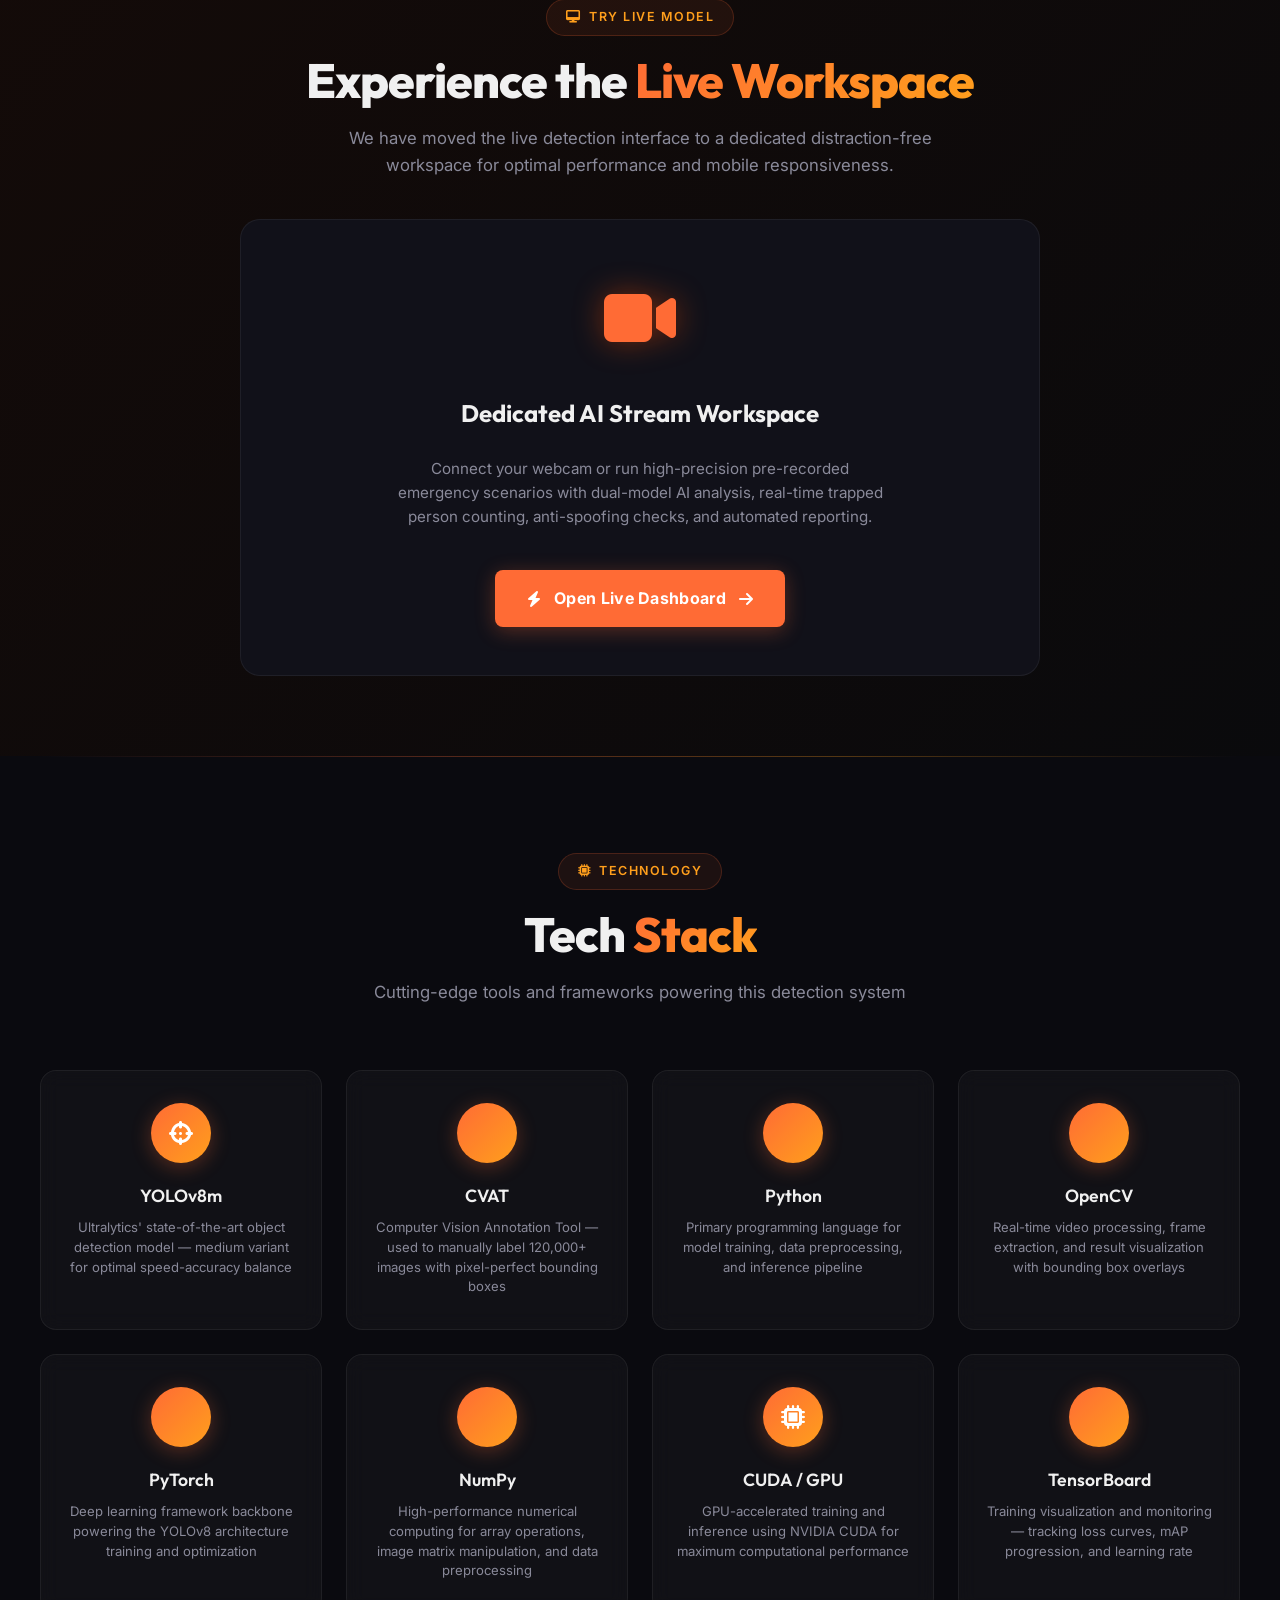
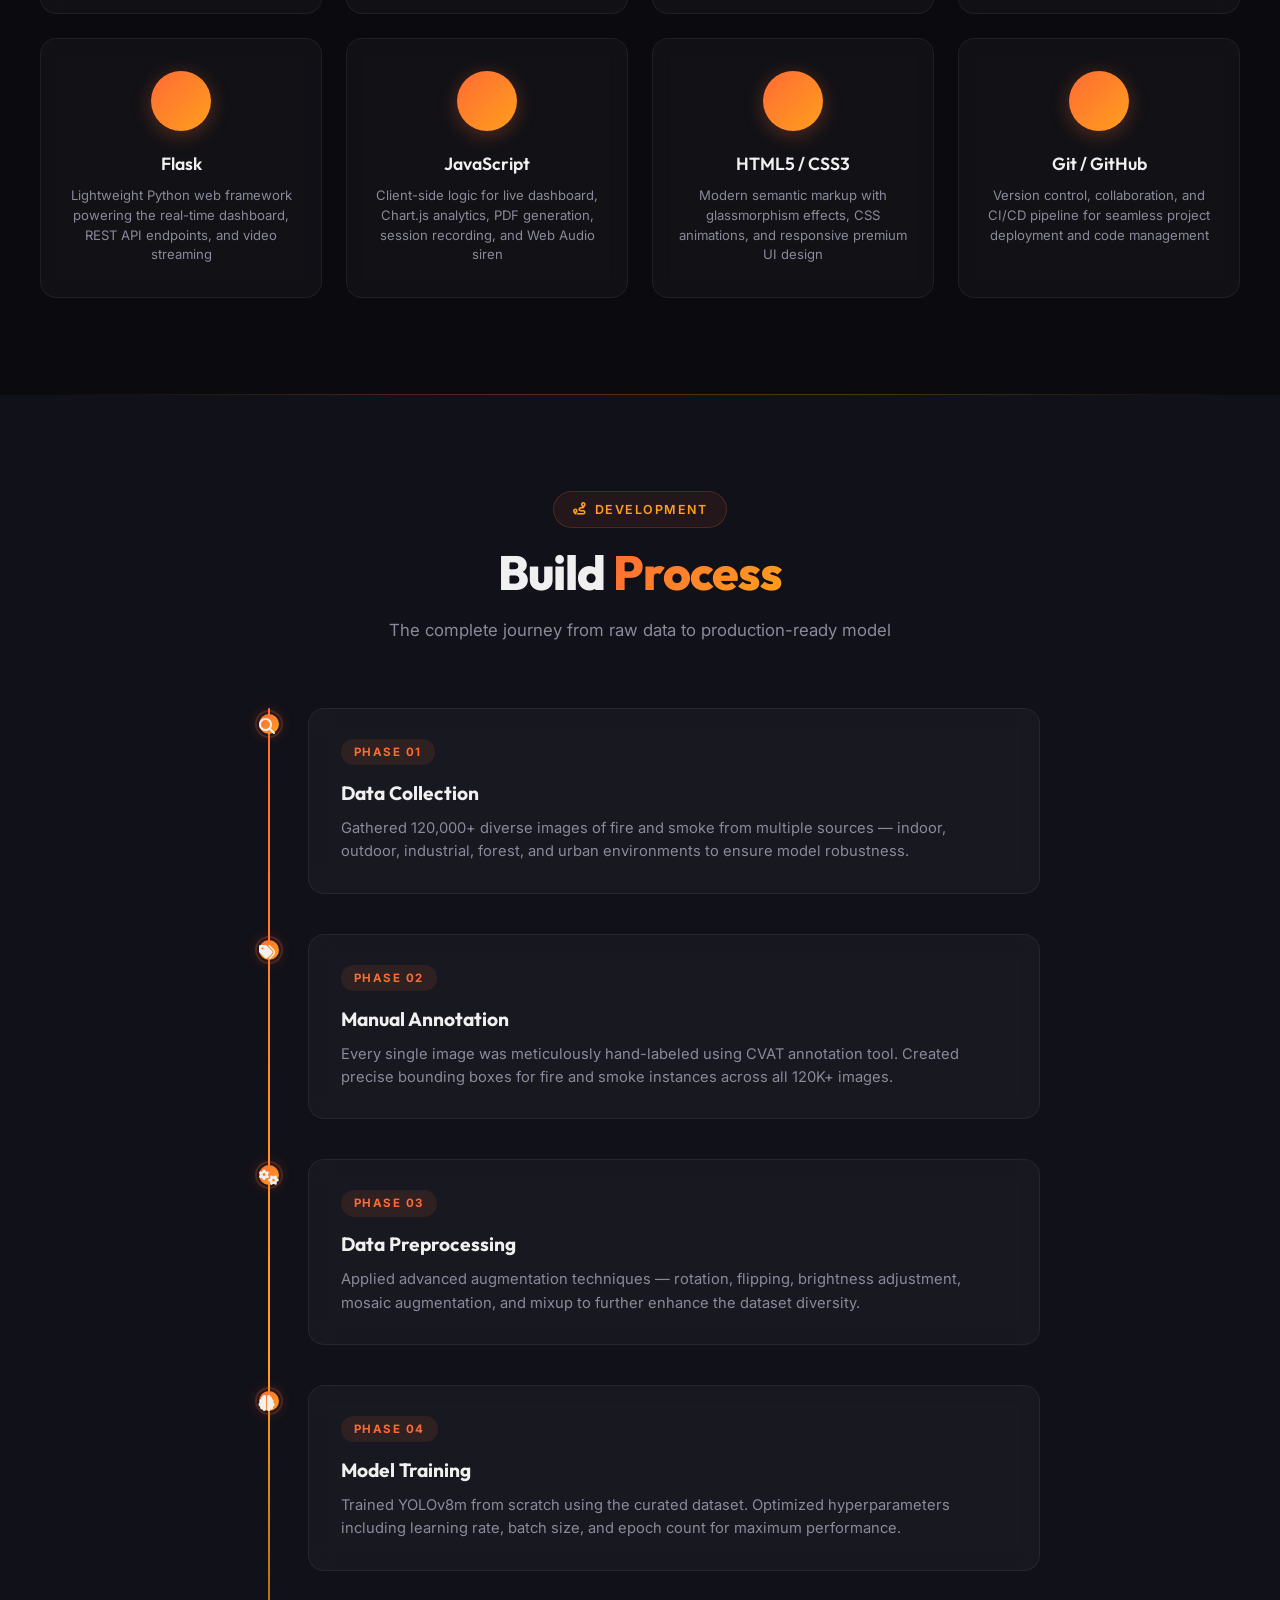
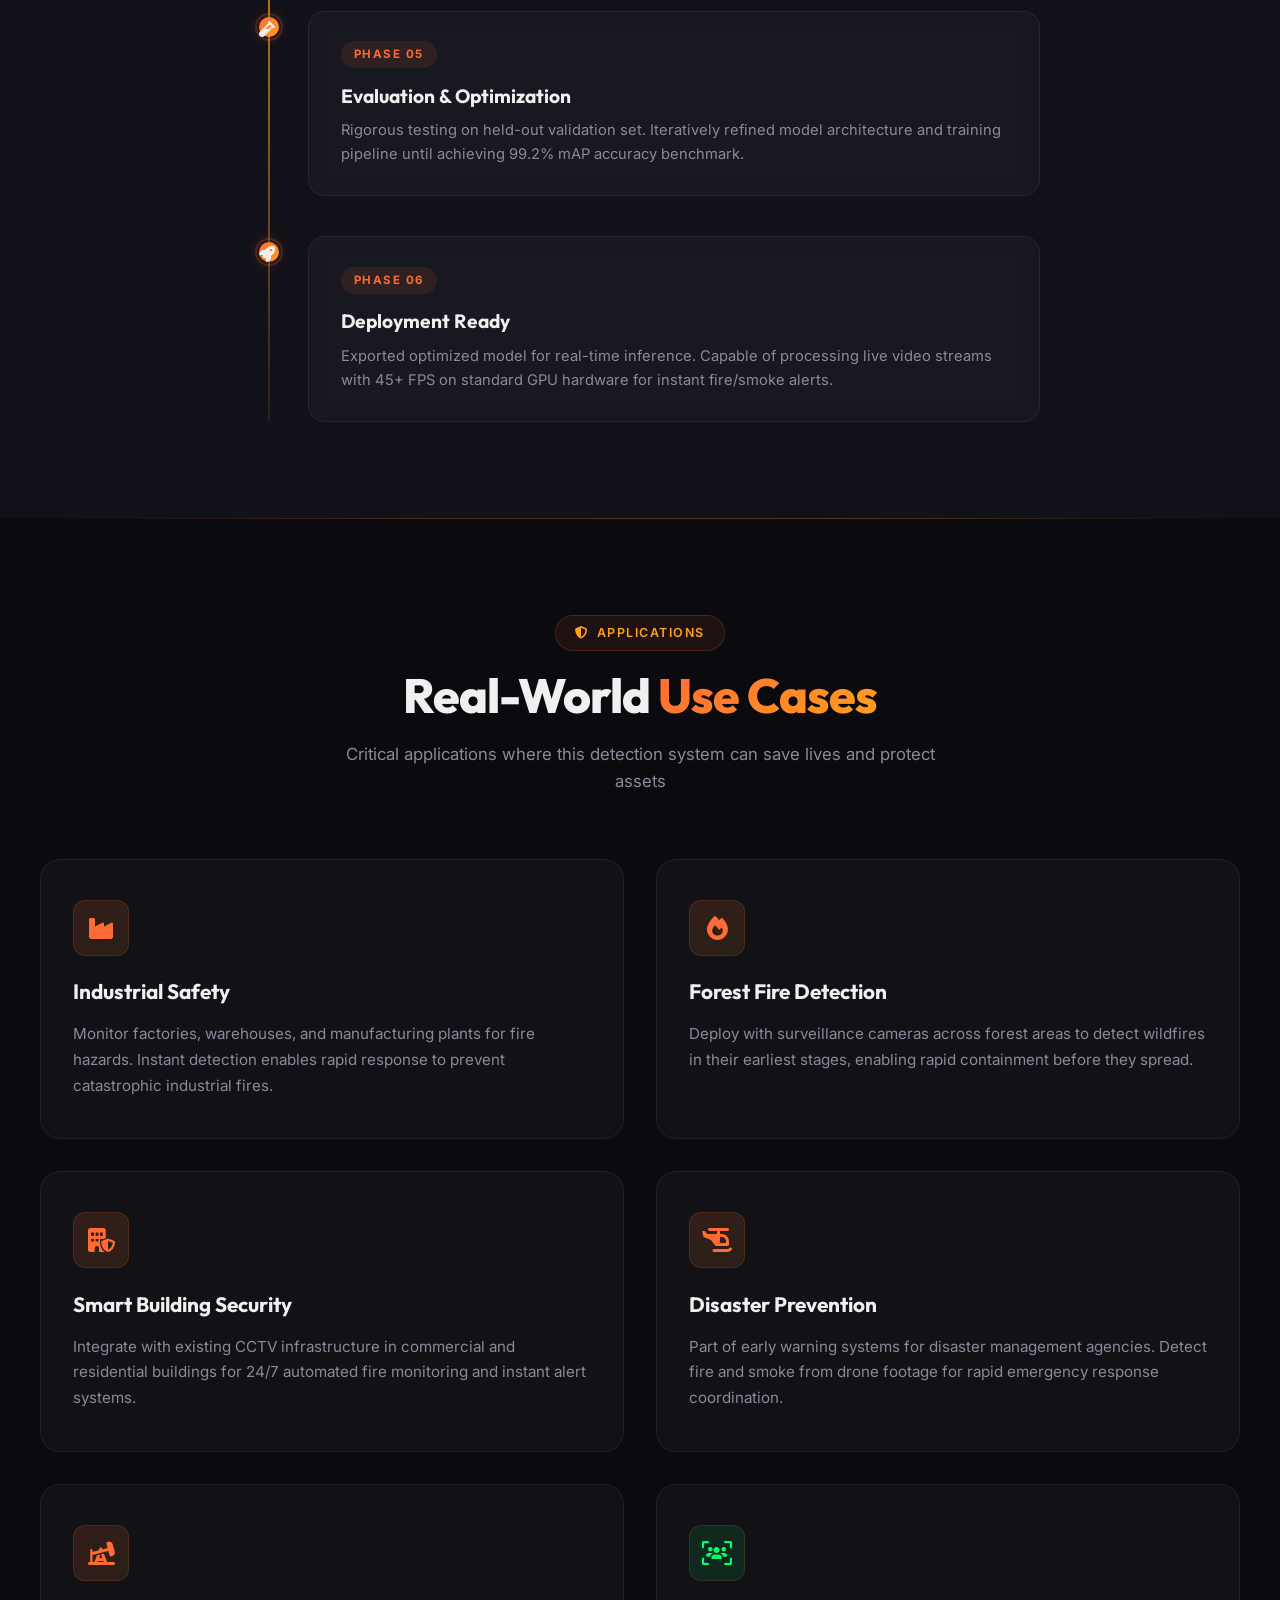
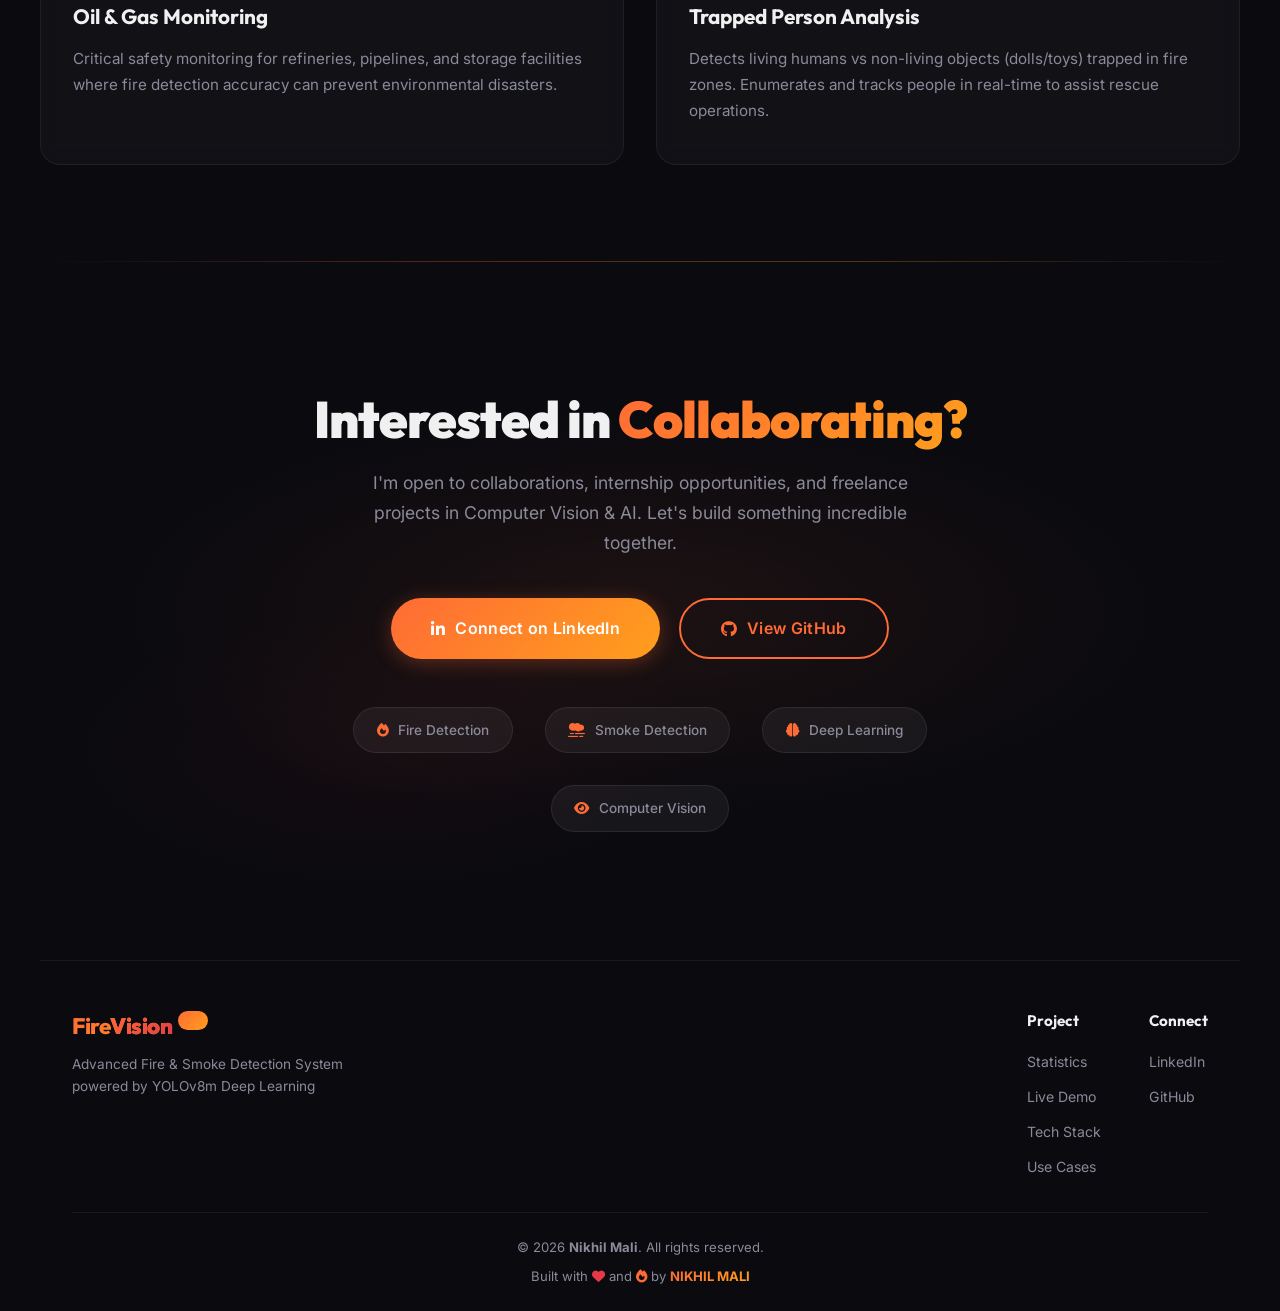
==== commit 6b646d29: "Optimize video file playback to 1.0x real-time speed using elapsed wall-clock frame skipping, add pr" ====
--- a/index.html
+++ b/index.html
@@ -606,6 +606,6 @@
         </div>
     </footer>
 
-    <script src="script.js?v=15"></script>
+    <script src="script.js?v=16"></script>
 </body>
 </html>
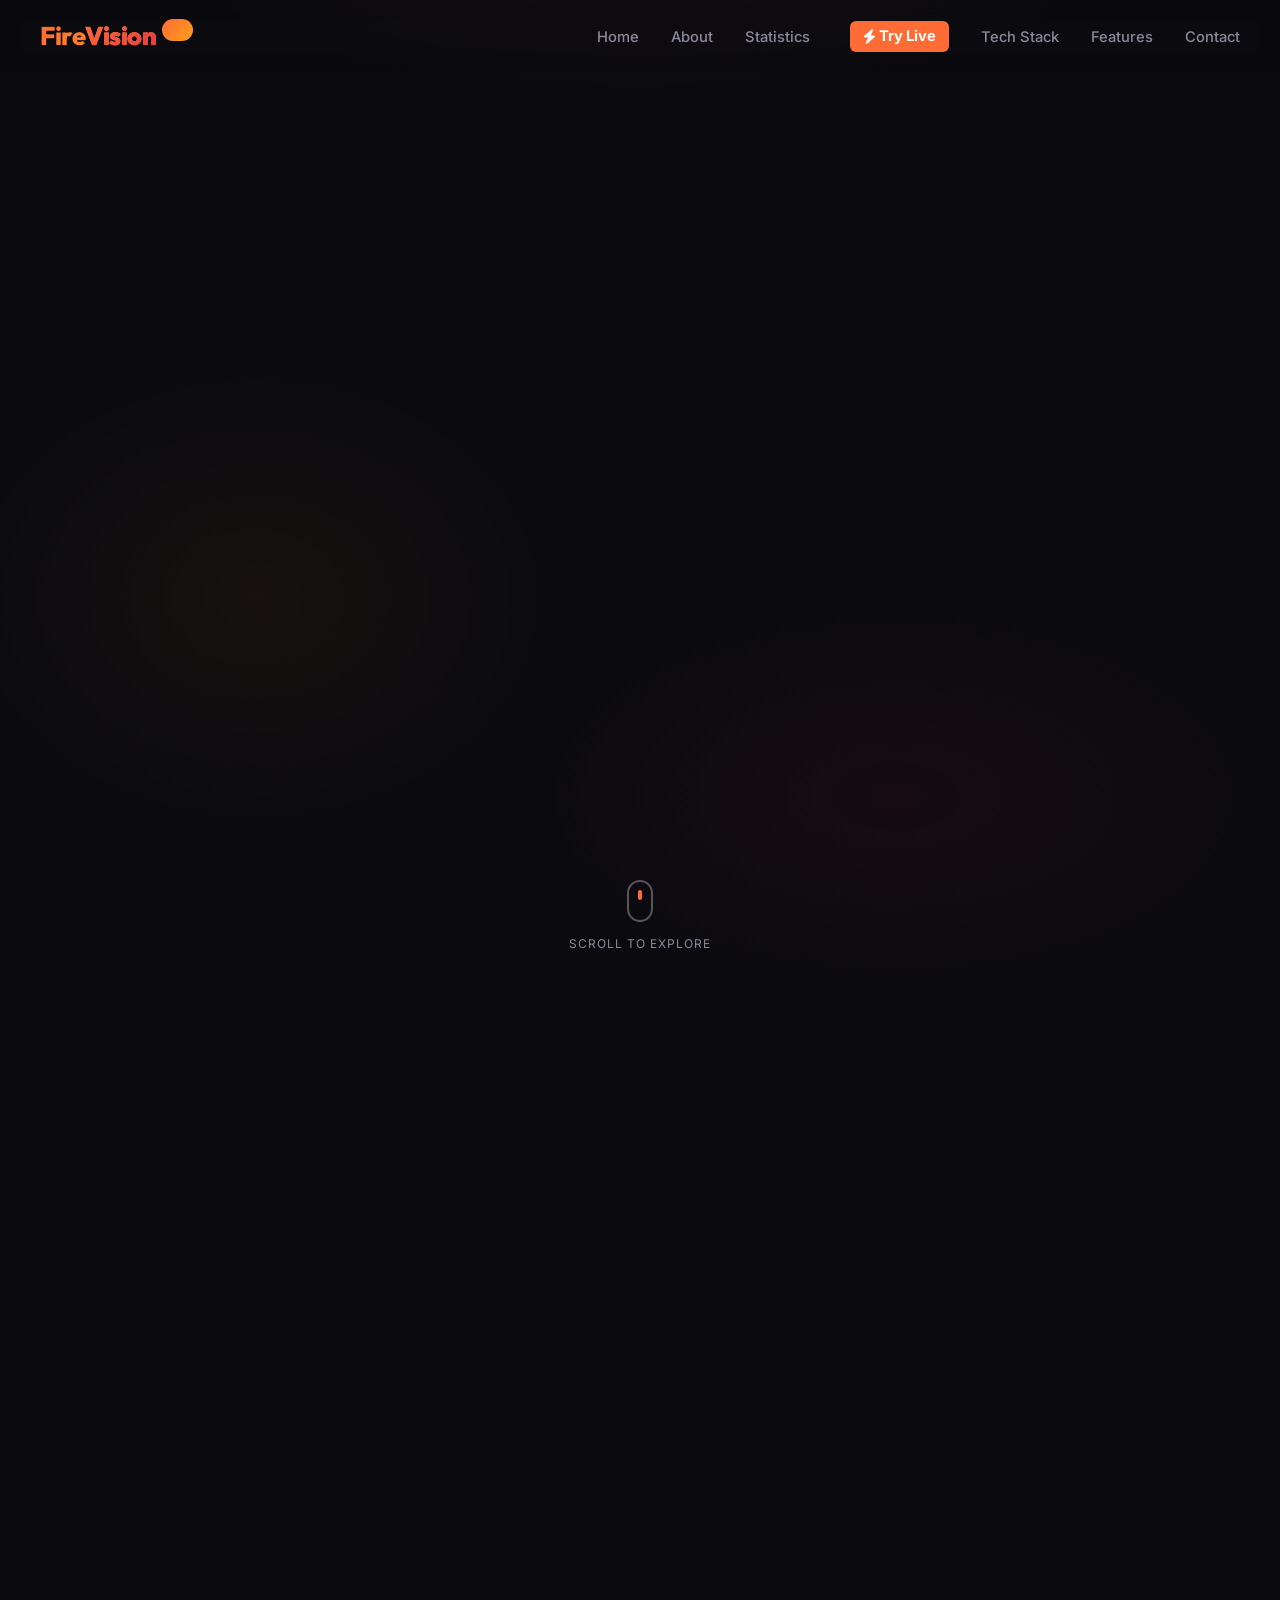
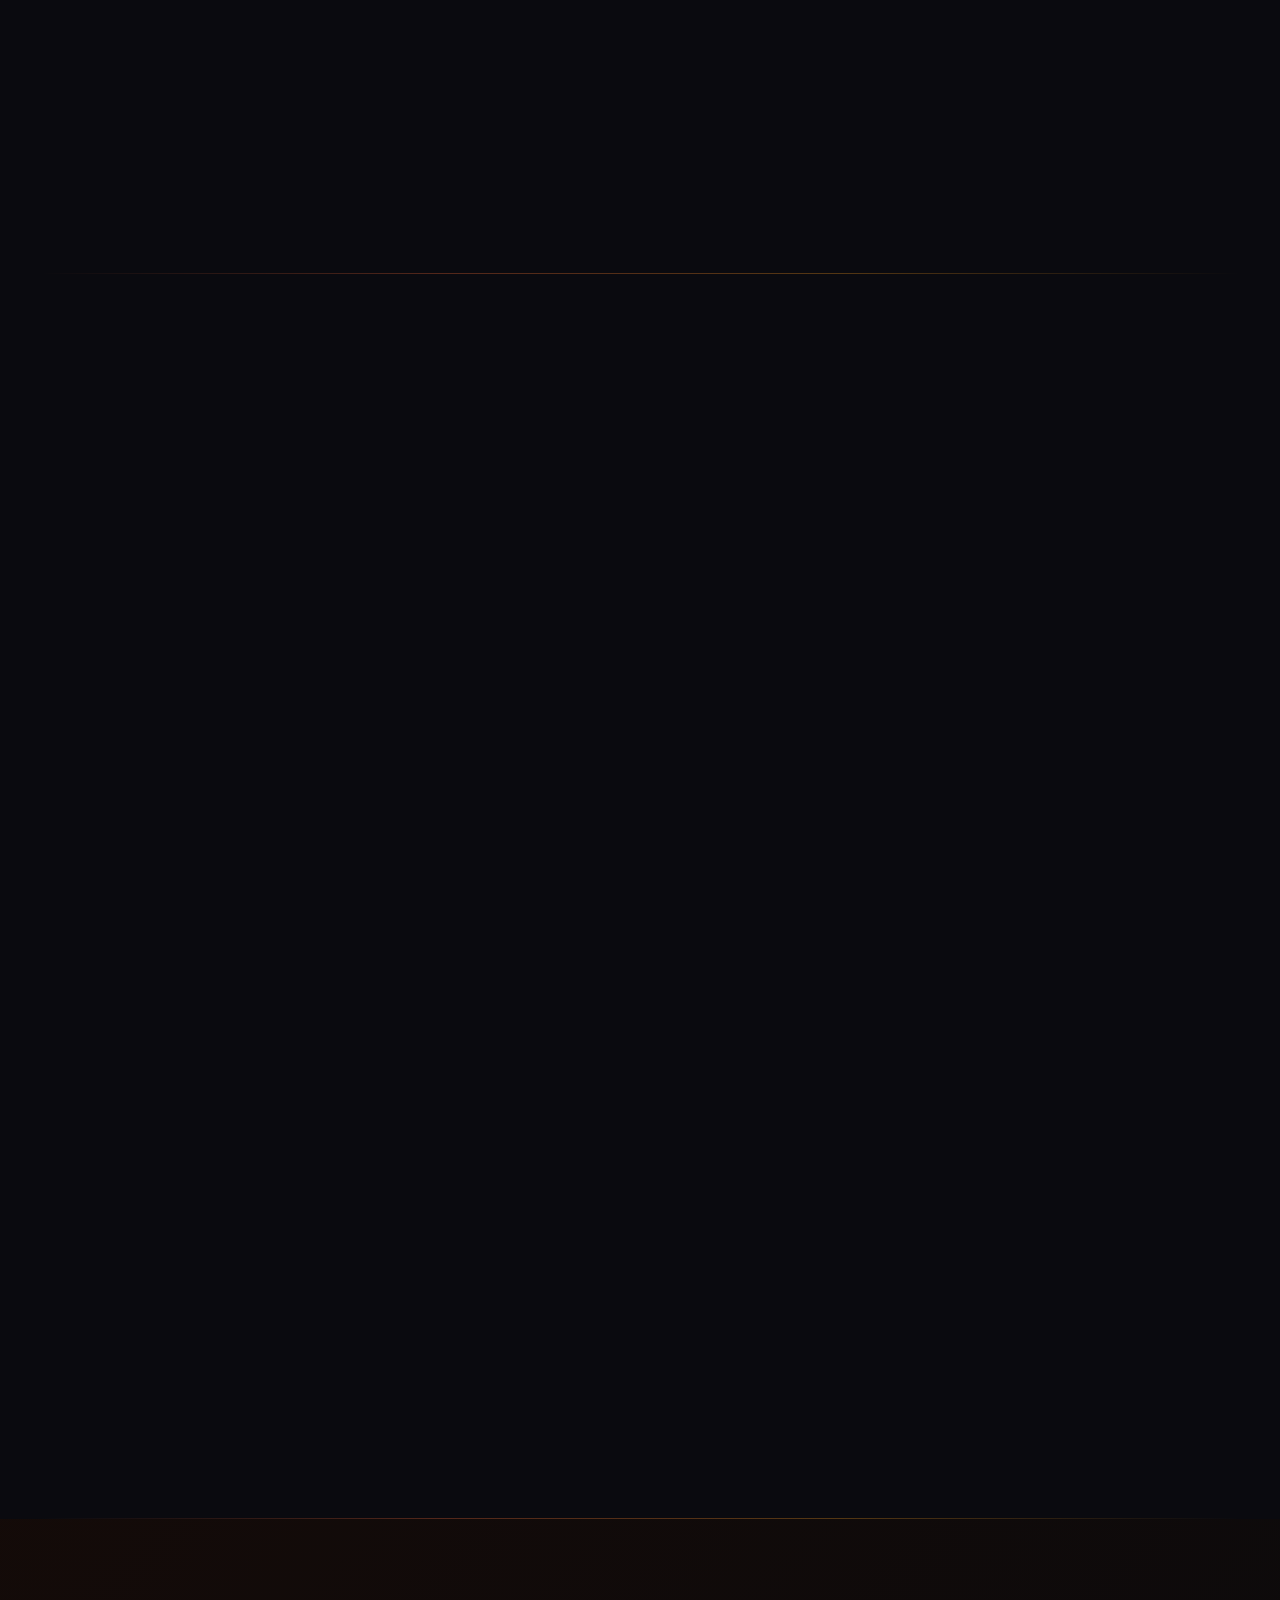
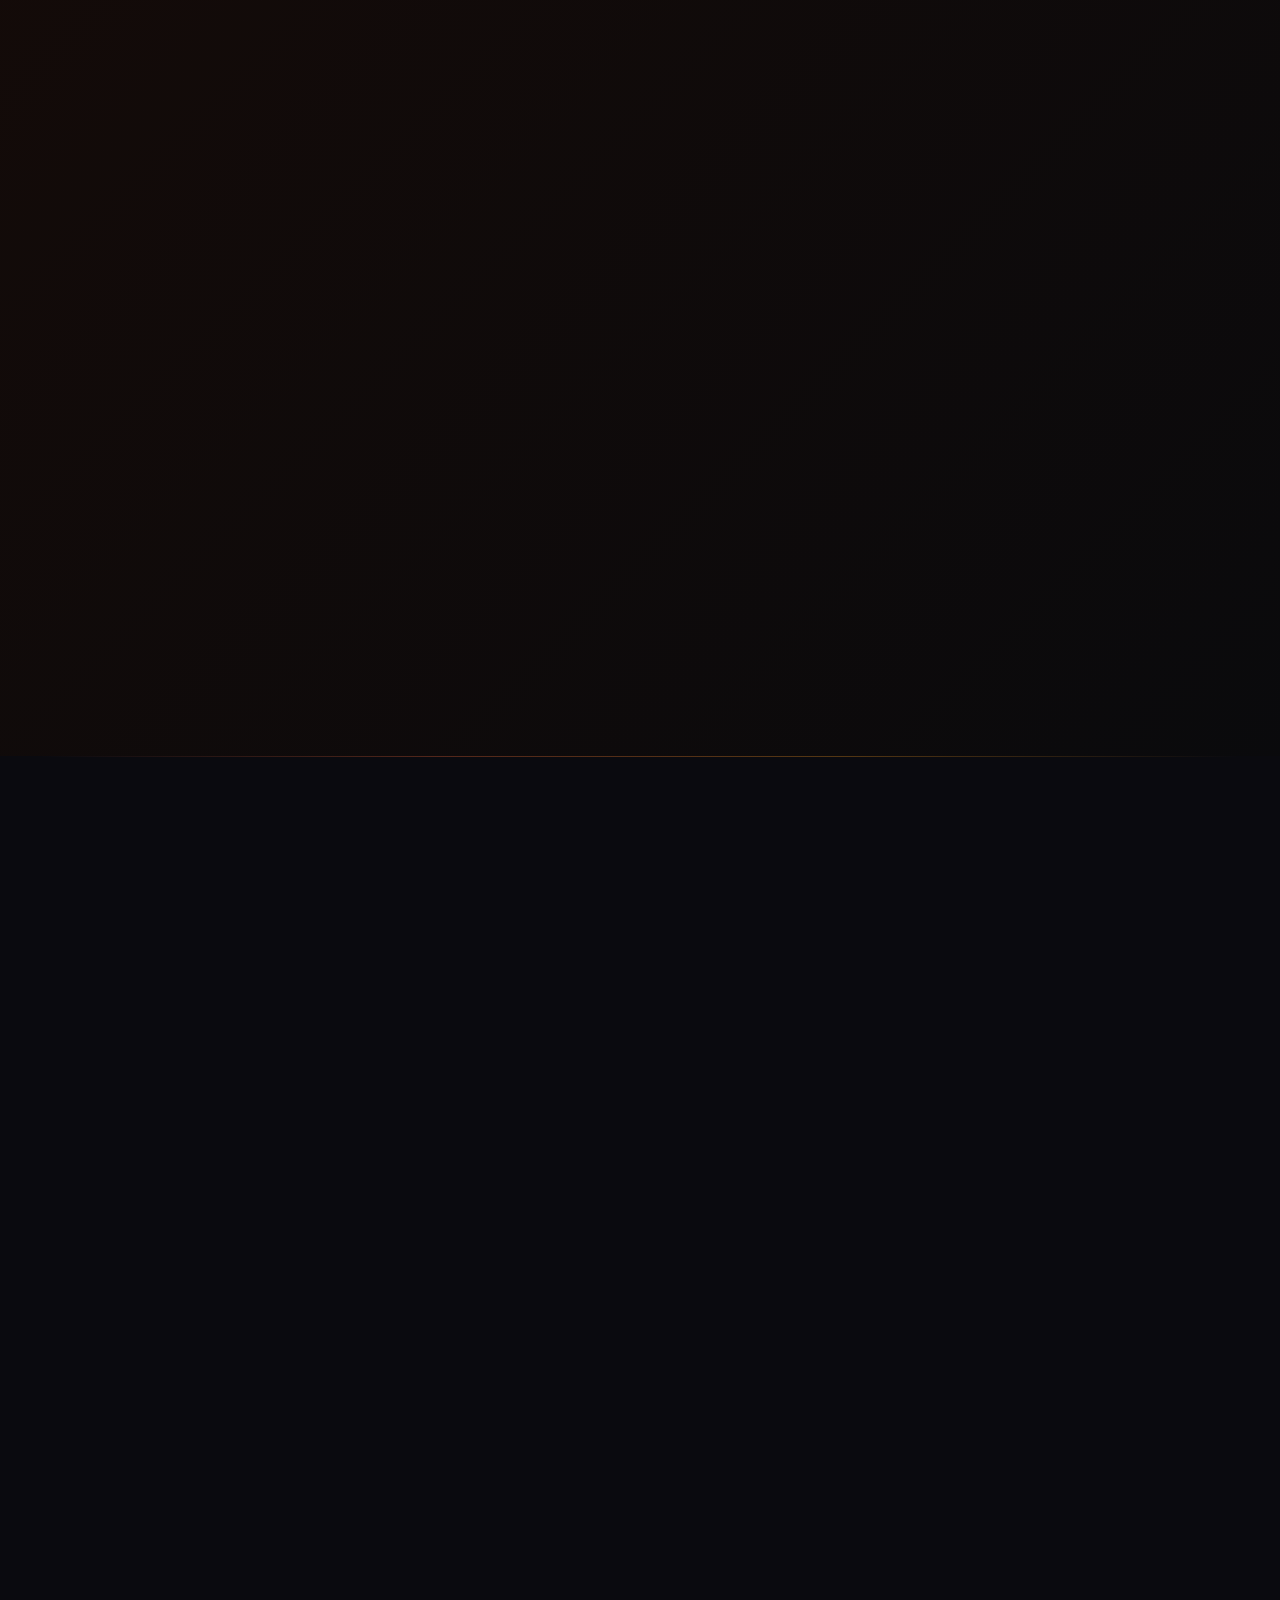
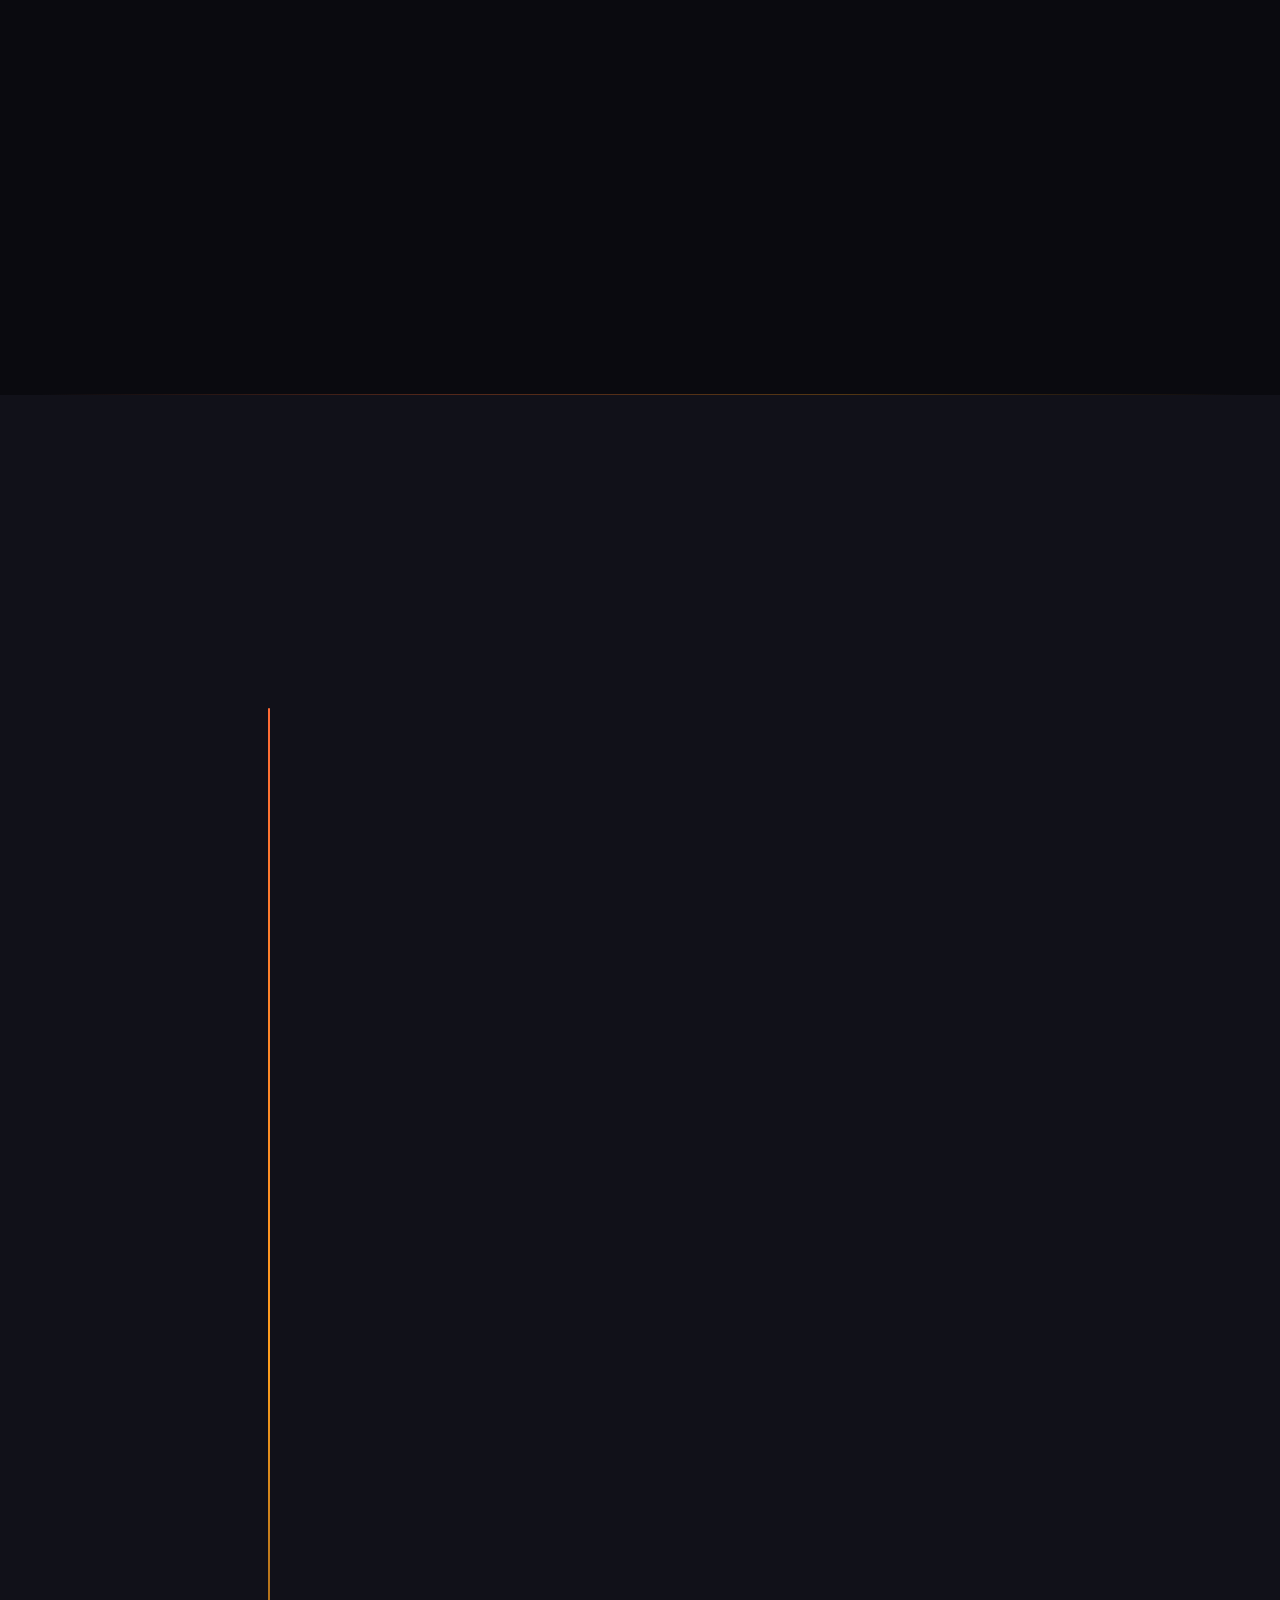
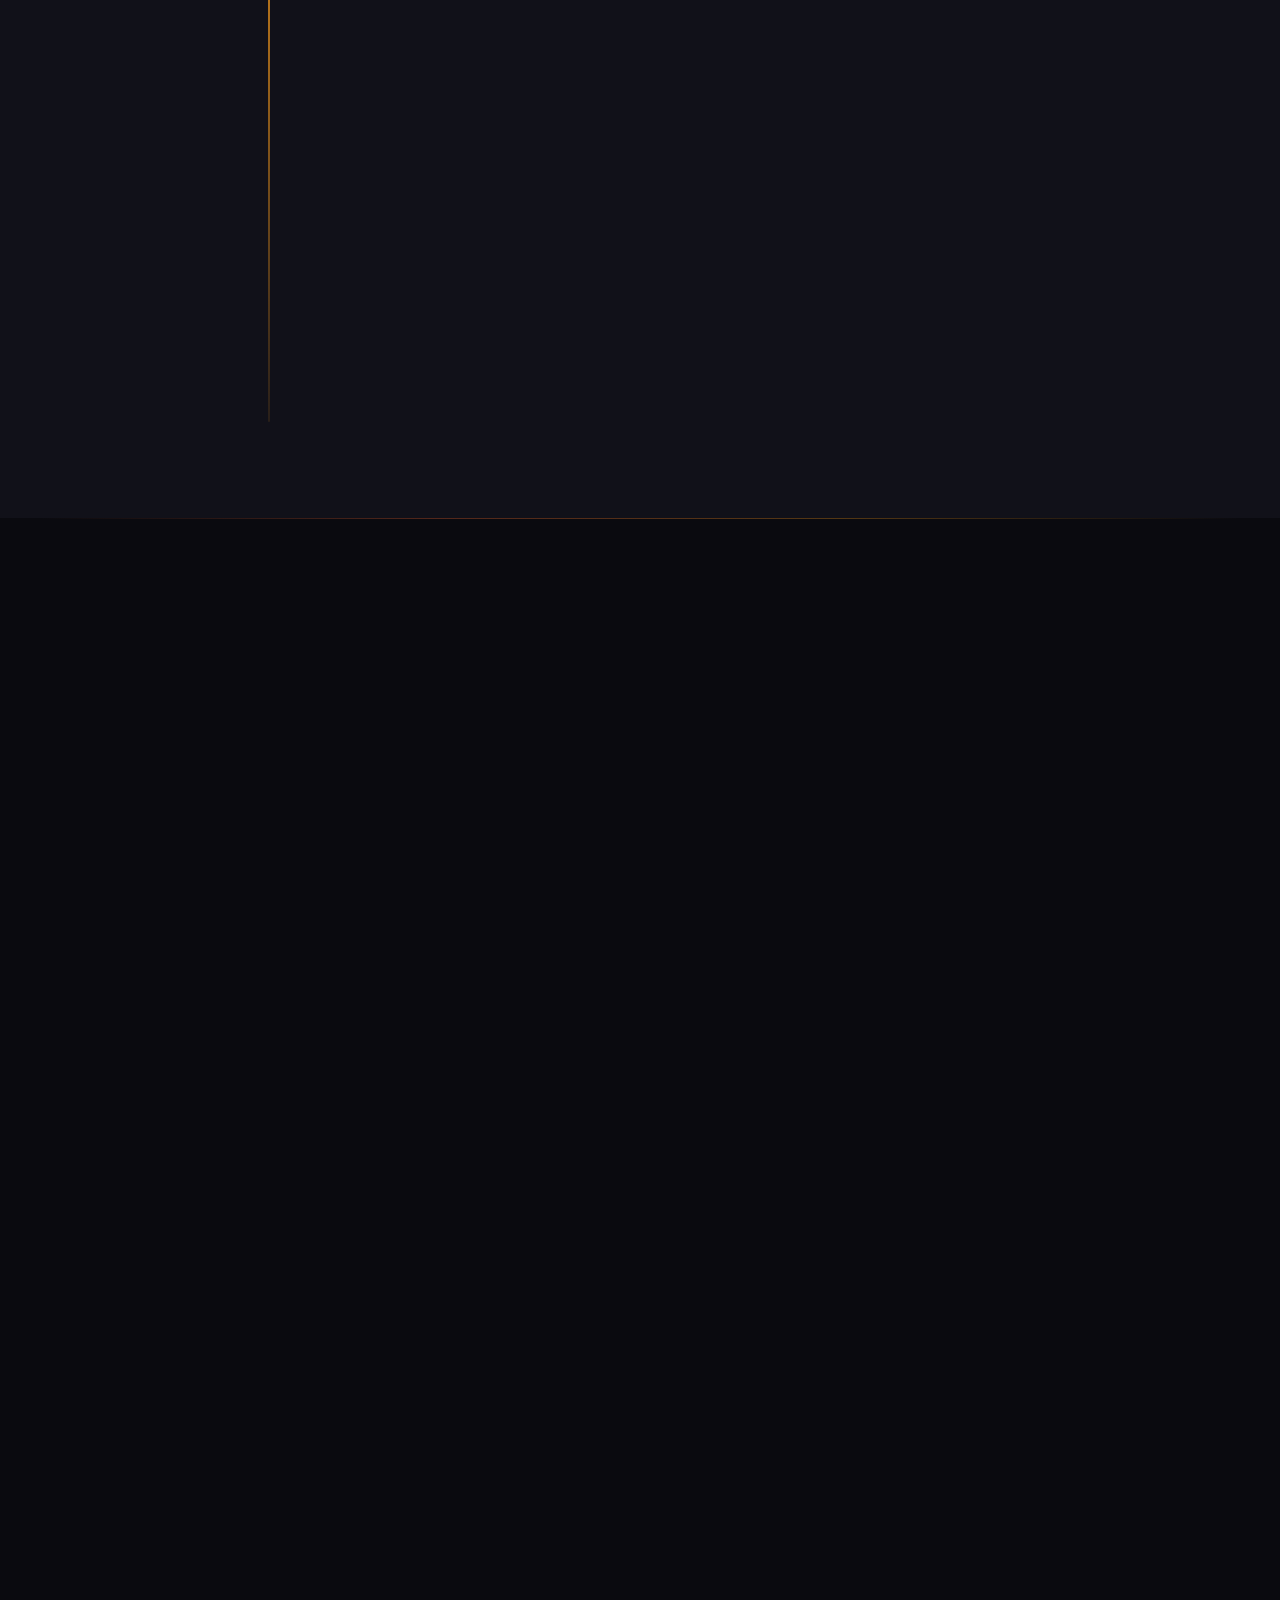
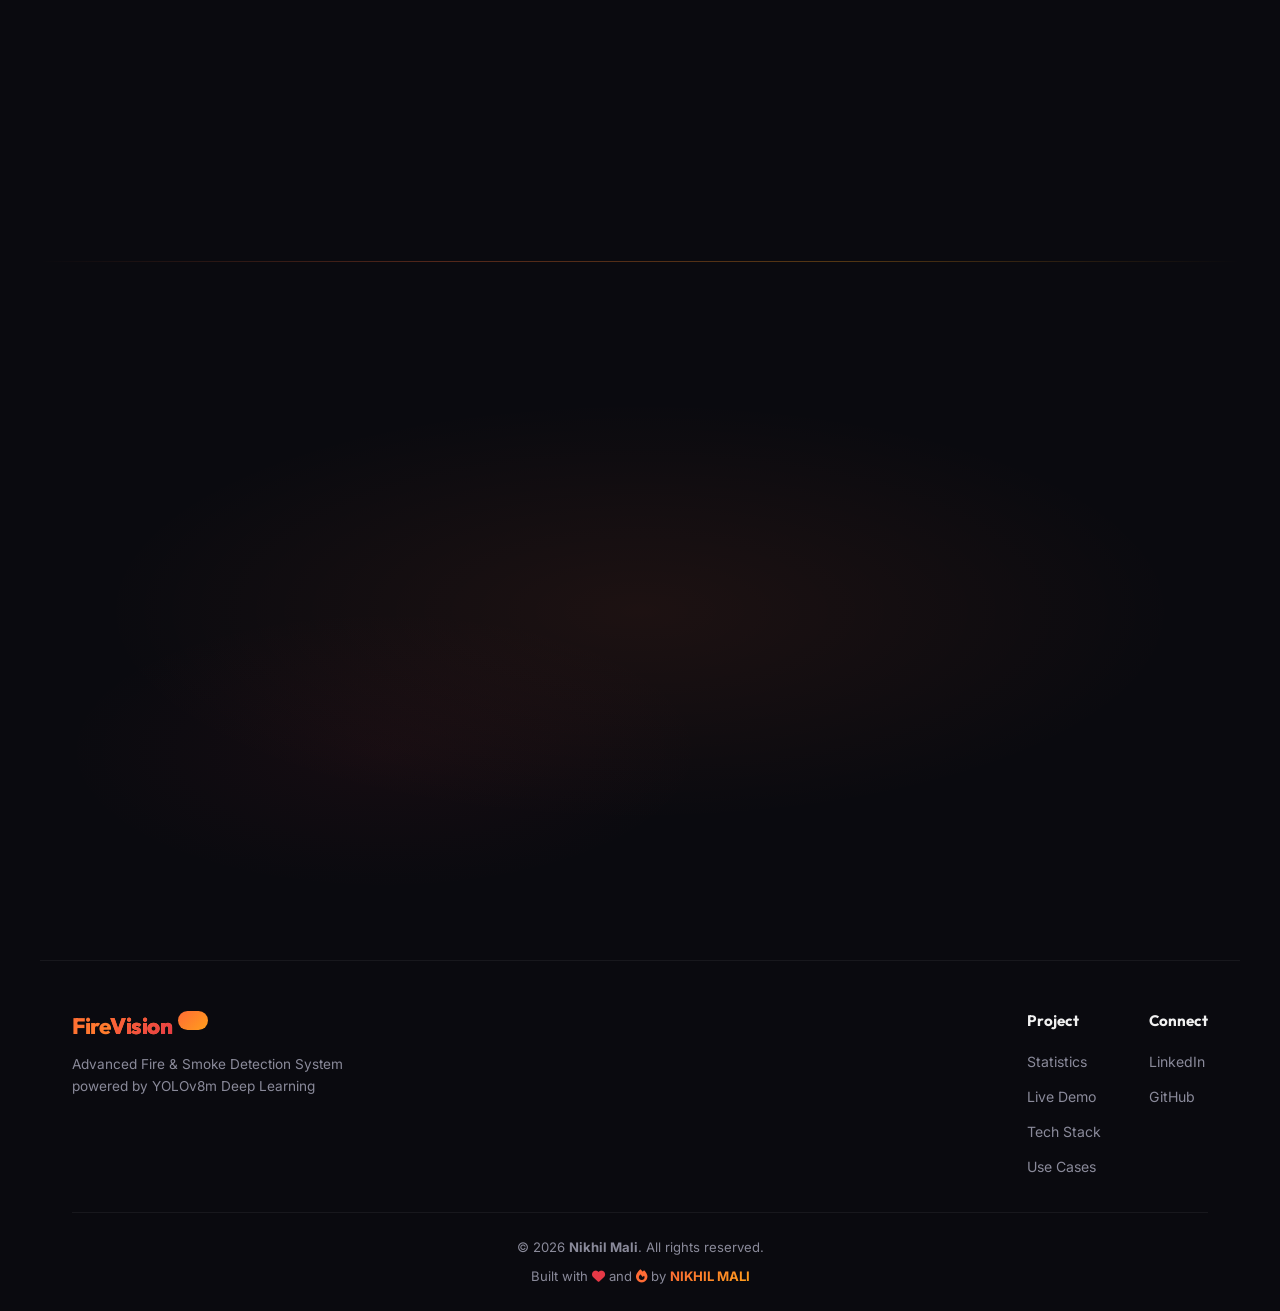
==== commit 90204ef2: "Fix webcam failure by adding camera getUserMedia fallback constraints when facingMode environment is" ====
--- a/index.html
+++ b/index.html
@@ -606,6 +606,6 @@
         </div>
     </footer>
 
-    <script src="script.js?v=16"></script>
+    <script src="script.js?v=18"></script>
 </body>
 </html>
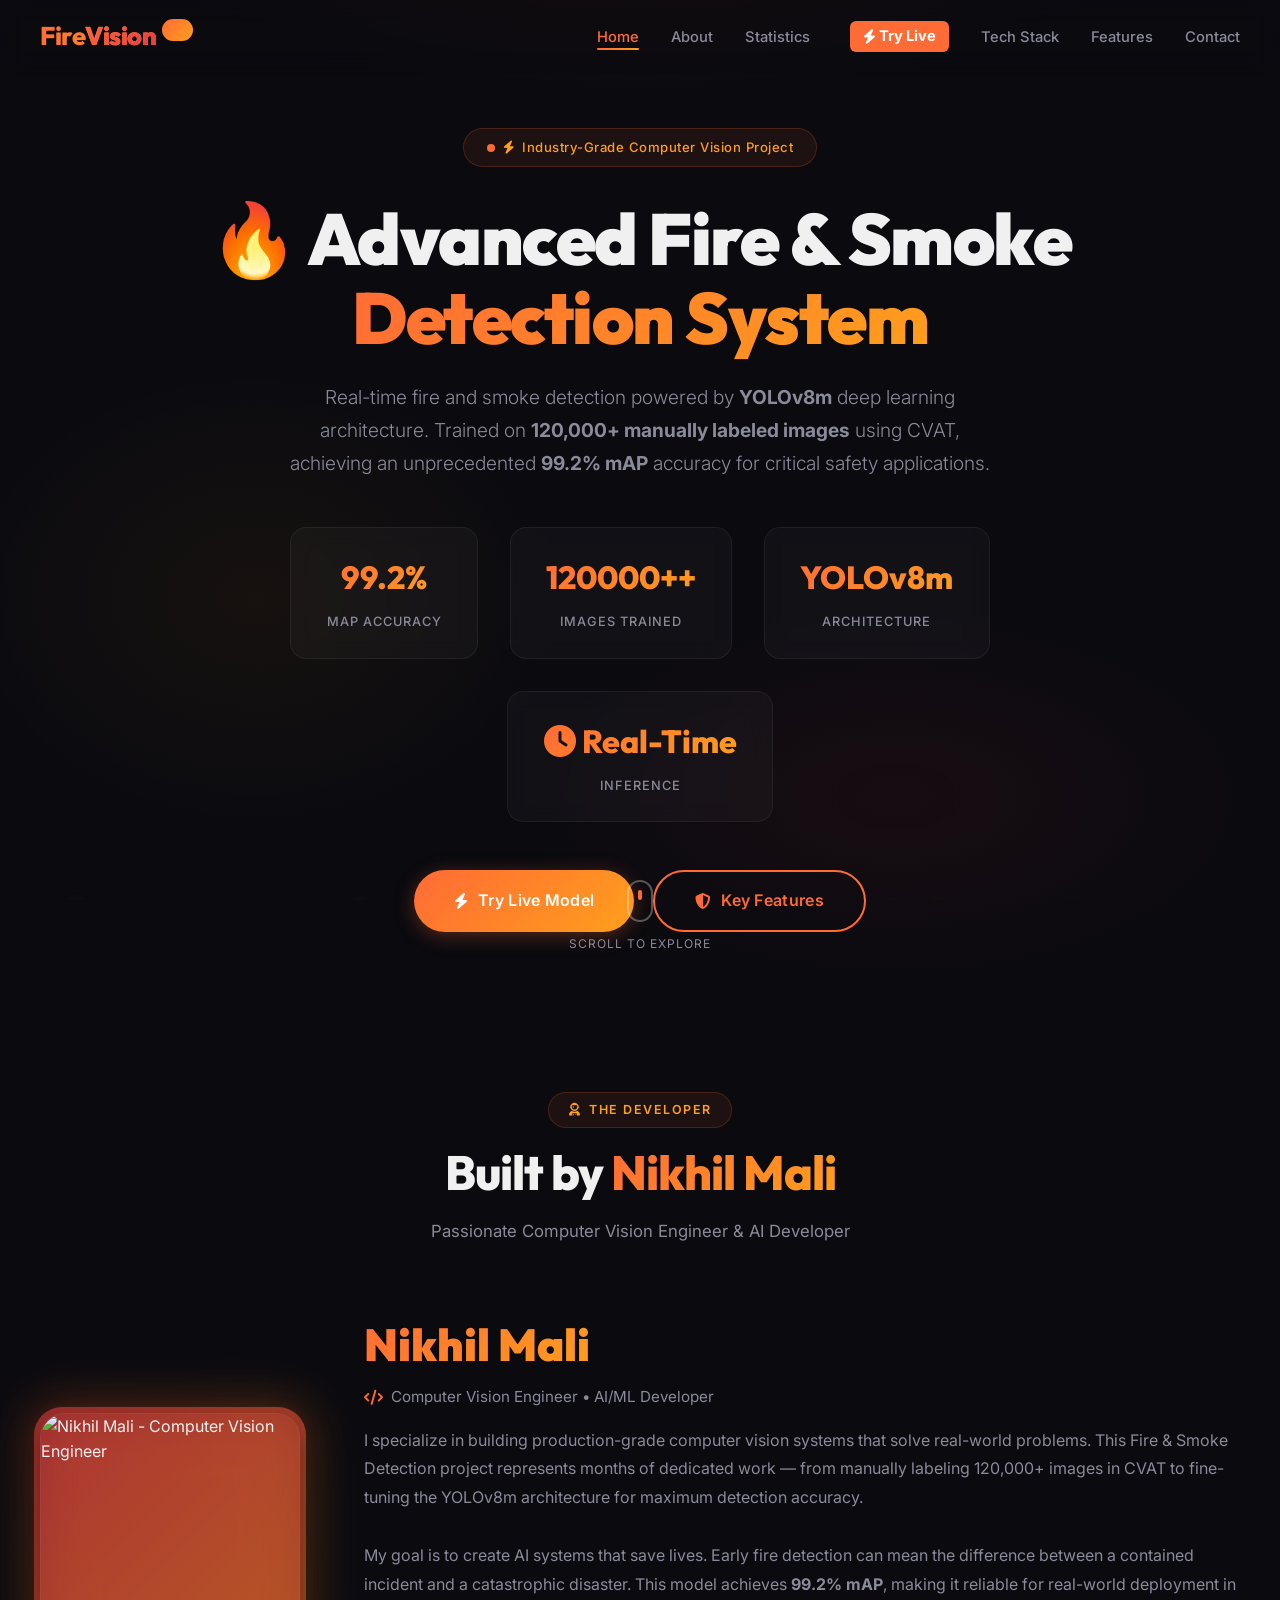
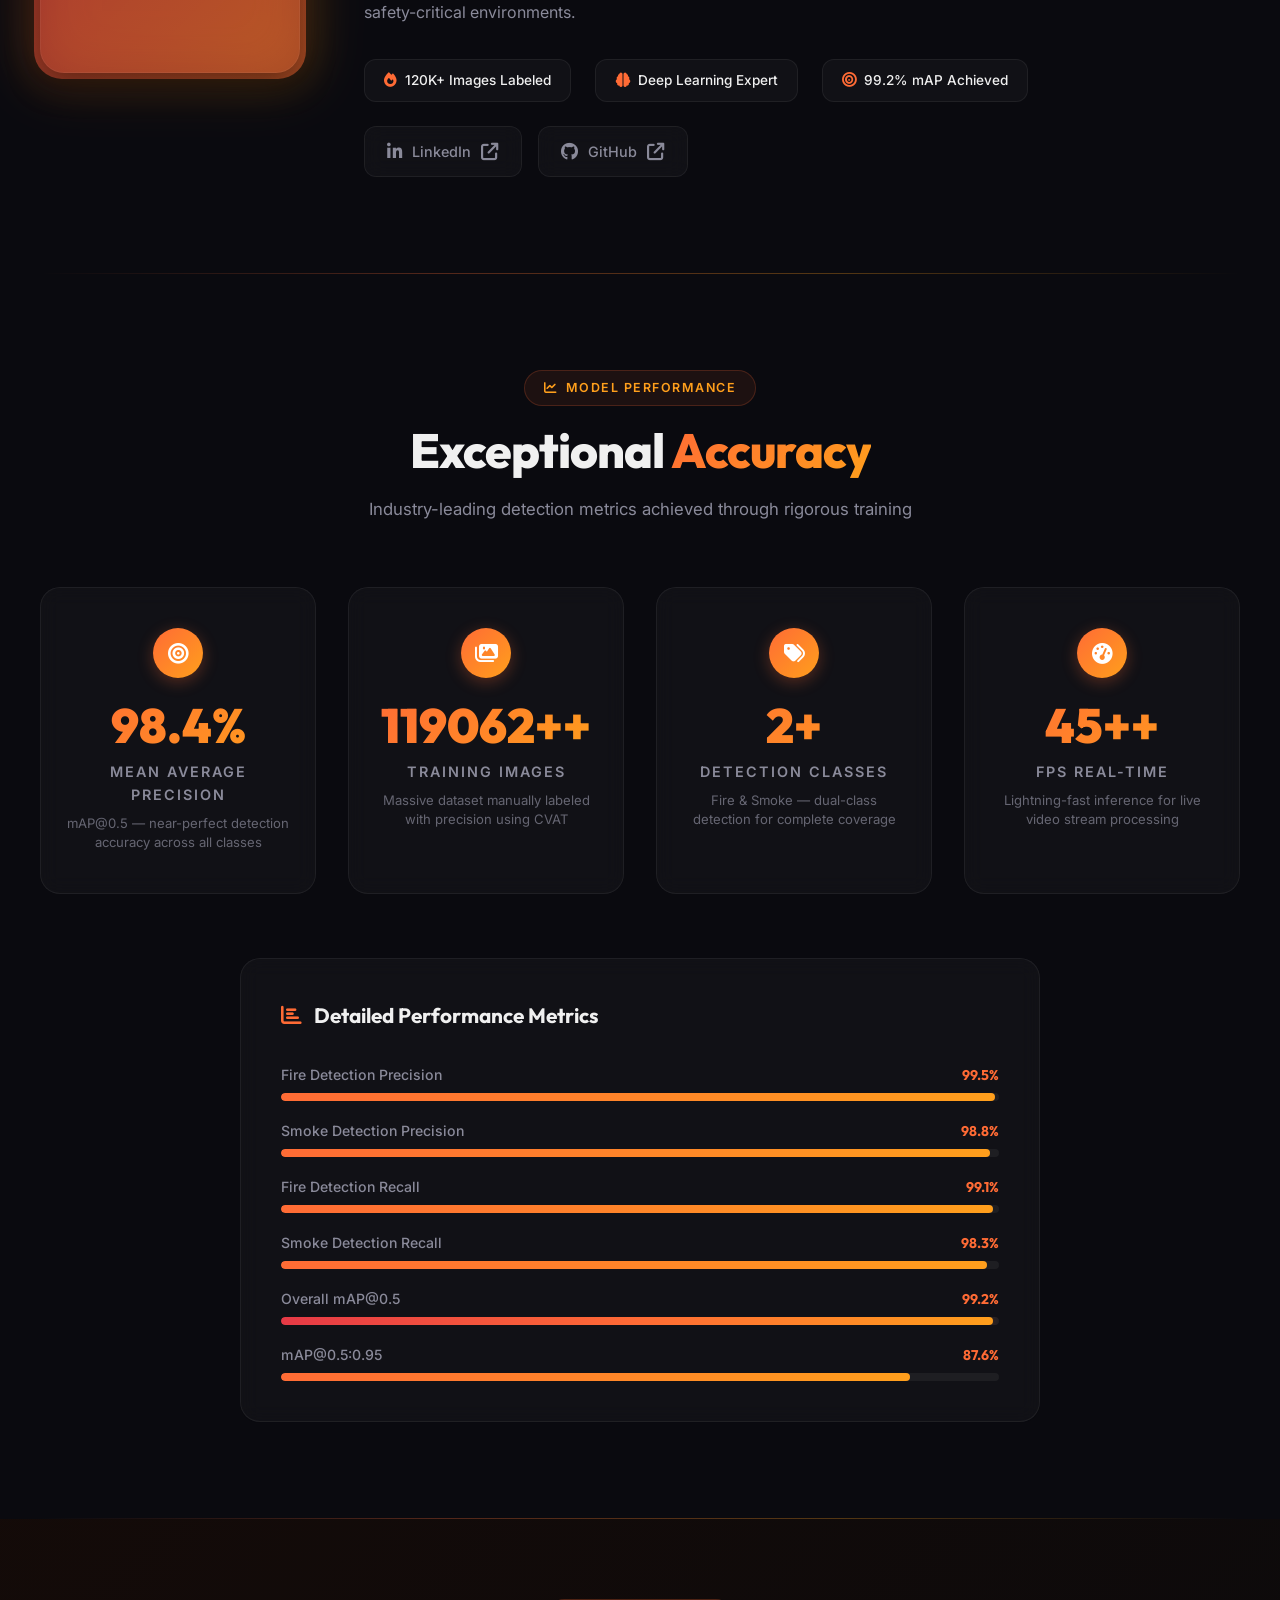
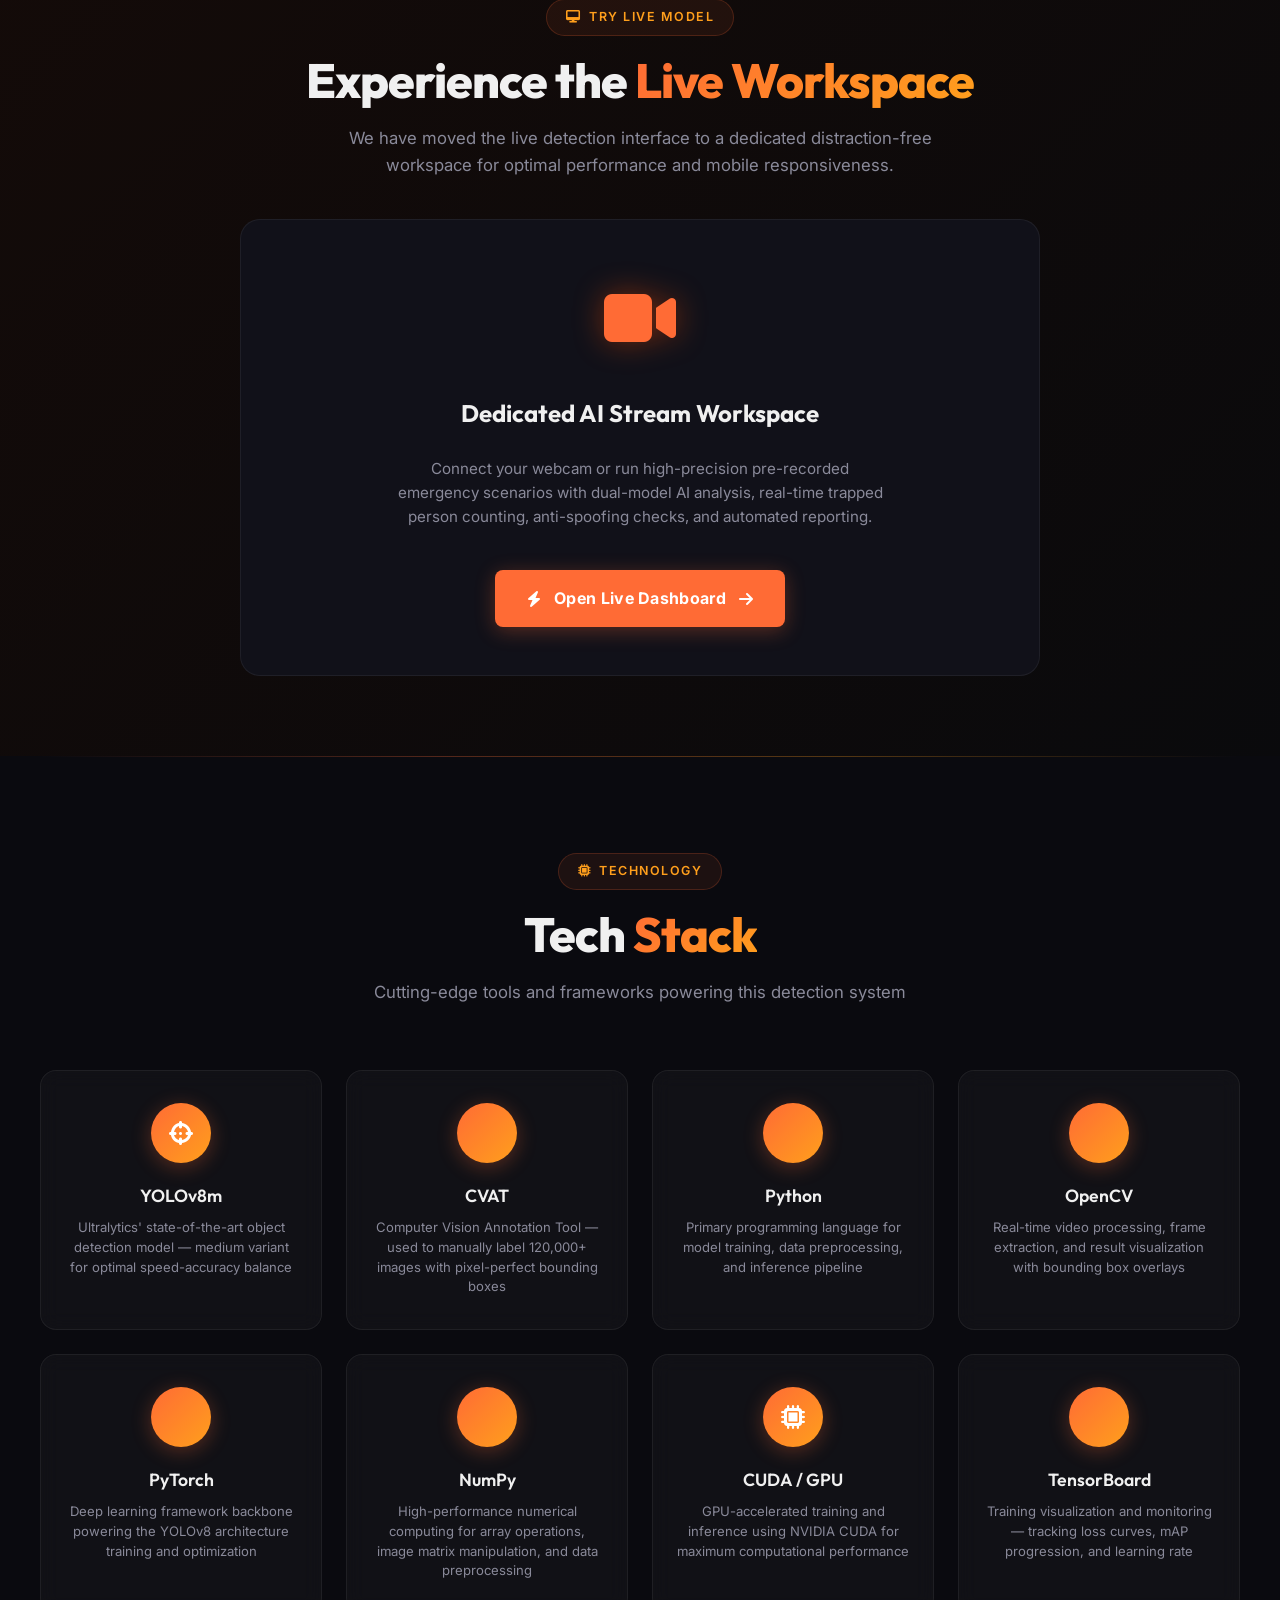
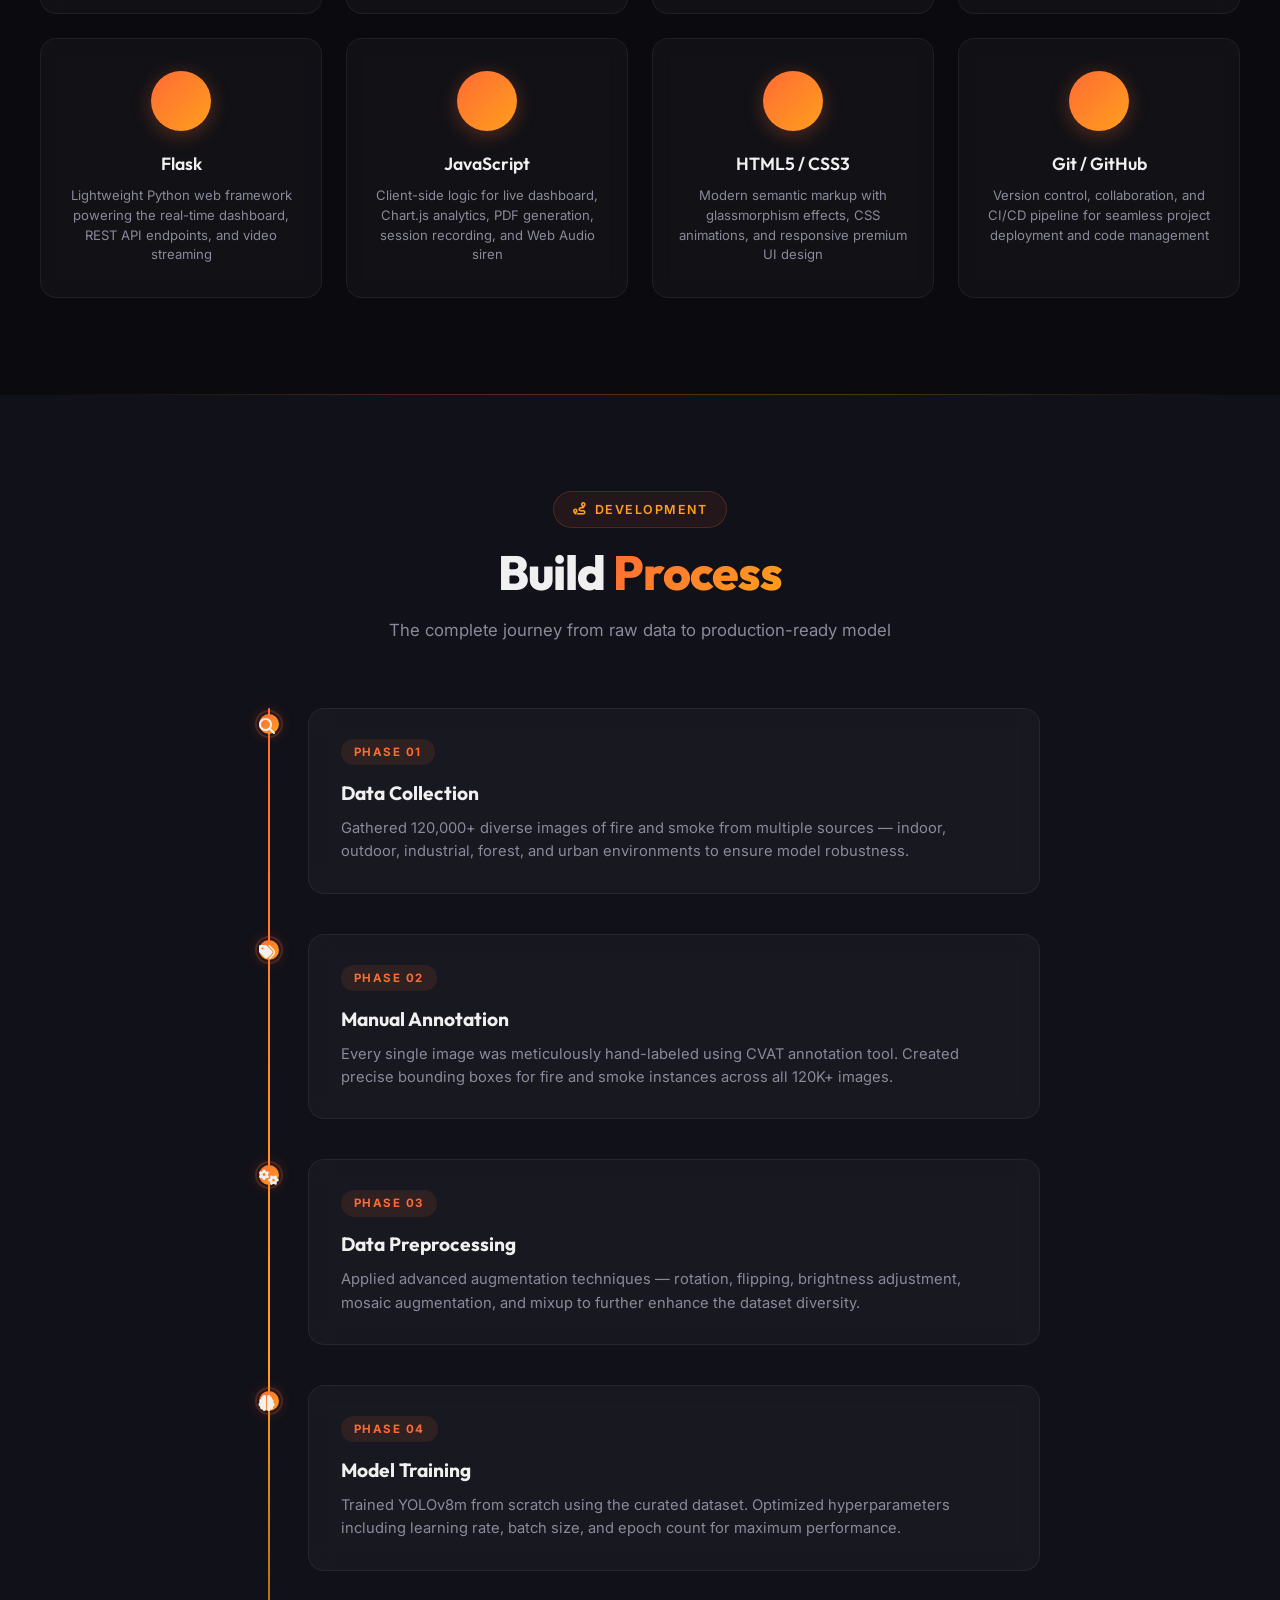
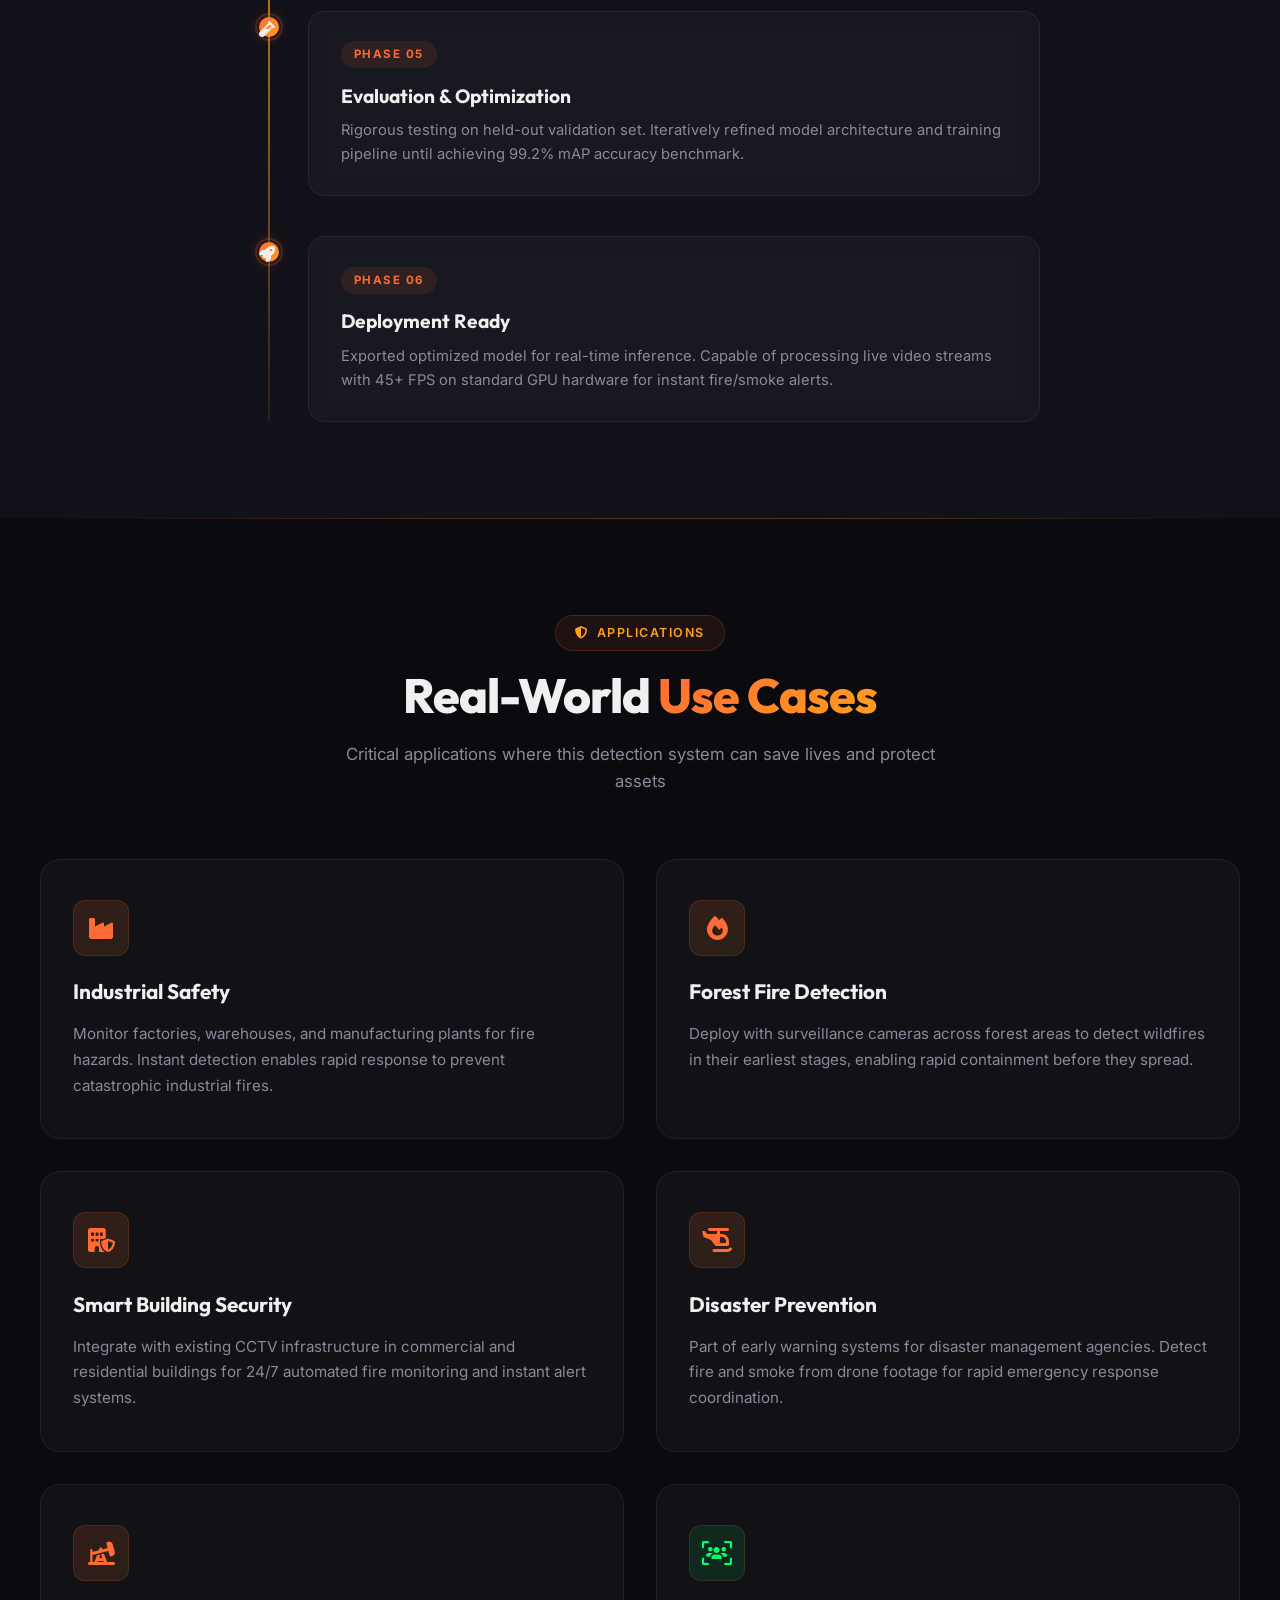
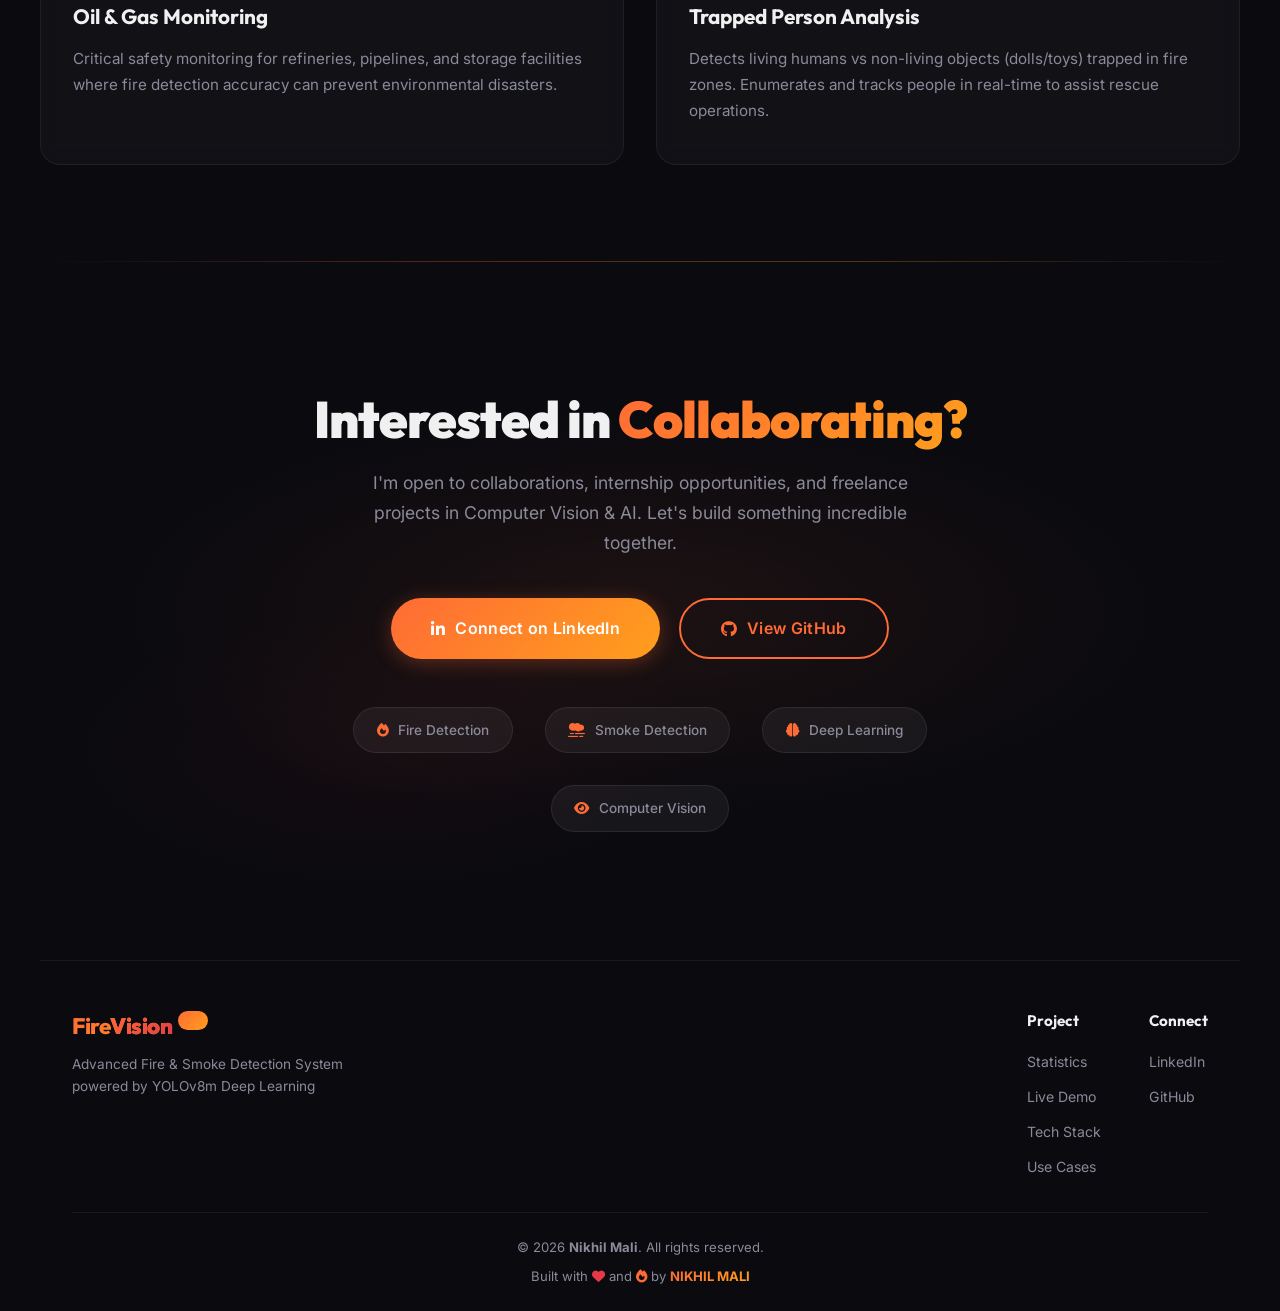
==== commit 0896364d: "Fix video feed lag by using fast camera.grab() frame skipping, fix missing bounding boxes on static " ====
--- a/index.html
+++ b/index.html
@@ -606,6 +606,6 @@
         </div>
     </footer>
 
-    <script src="script.js?v=18"></script>
+    <script src="script.js?v=19"></script>
 </body>
 </html>
